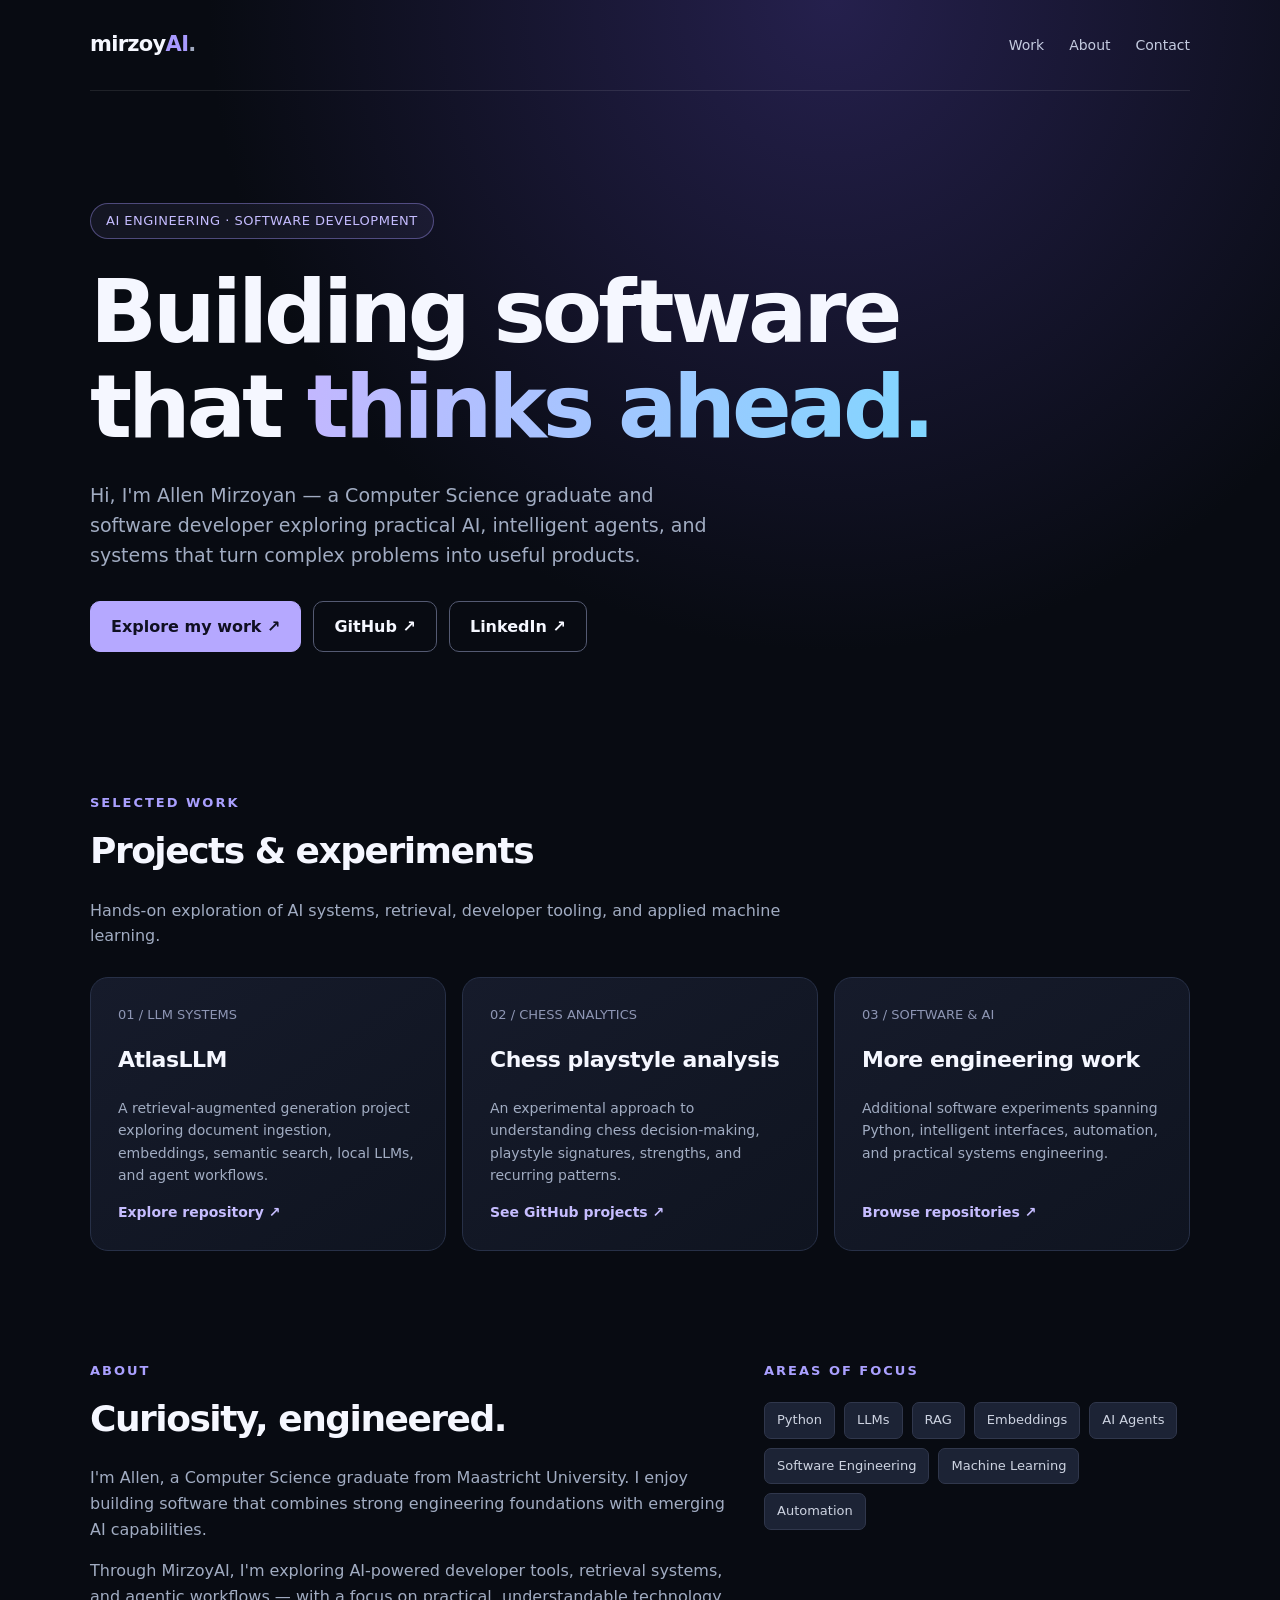
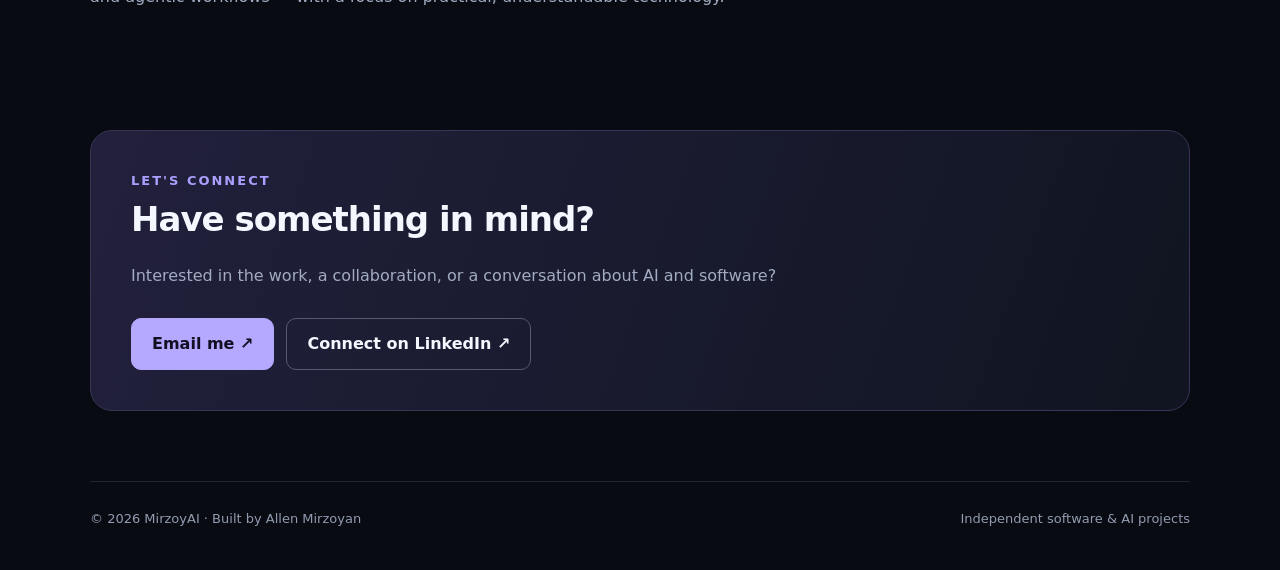
==== index.html @ 99535b2c "Launch MirzoyAI website" ====
<!doctype html><html lang="en"><head><meta charset="utf-8"><meta name="viewport" content="width=device-width,initial-scale=1"><meta name="description" content="MirzoyAI — AI engineering, intelligent systems and developer tools by Allen Mirzoyan."><title>MirzoyAI — Building intelligent software</title><style>
:root{color-scheme:dark;--bg:#080b12;--panel:#111725;--line:#273047;--muted:#a1acc2;--ink:#f5f7ff;--accent:#a89aff}*{box-sizing:border-box}html{scroll-behavior:smooth}body{margin:0;background:radial-gradient(ellipse 65% 40% at 65% 0%,#25204d 0%,transparent 75%),var(--bg);color:var(--ink);font:16px/1.6 Inter,ui-sans-serif,system-ui,-apple-system,Segoe UI,sans-serif}a{color:inherit;text-decoration:none}a:hover{color:#c4bbff}.wrap{width:min(1100px,calc(100% - 44px));margin:auto}header{display:flex;justify-content:space-between;align-items:center;padding:28px 0;border-bottom:1px solid #ffffff18}.brand{font-size:21px;font-weight:800;letter-spacing:-.7px}.brand span{color:var(--accent)}nav{display:flex;gap:25px;color:#c4cbe0;font-size:14px}.hero{padding:112px 0 96px;max-width:850px}.eyebrow{display:inline-flex;border:1px solid #a89aff65;background:#a89aff13;border-radius:30px;color:#c5bcff;padding:7px 15px;font-size:13px;letter-spacing:.5px}.hero h1{font-size:clamp(48px,8vw,88px);line-height:1.07;letter-spacing:-4px;margin:26px 0}.gradient{background:linear-gradient(100deg,#c3b7ff,#80d6ff);-webkit-background-clip:text;background-clip:text;color:transparent}.hero p{max-width:640px;font-size:19px;color:var(--muted)}.actions{display:flex;gap:12px;flex-wrap:wrap;margin-top:30px}.btn{display:inline-block;border:1px solid #545a72;padding:12px 20px;border-radius:10px;font-weight:650}.btn.primary{background:#b5a8ff;color:#101022;border-color:#b5a8ff}.btn:hover{transform:translateY(-2px);transition:.2s}section{padding:45px 0 65px}.section-head{font-size:13px;color:#aaa0ff;text-transform:uppercase;letter-spacing:2px;font-weight:750}.section-title{font-size:36px;letter-spacing:-1.5px;margin:8px 0 18px}section>p,.about p{color:var(--muted);max-width:750px}.cards{display:grid;grid-template-columns:repeat(3,1fr);gap:16px;margin-top:28px}.card{border:1px solid var(--line);background:linear-gradient(145deg,#161b2b,#0f1420);padding:27px;border-radius:18px;min-height:245px;display:flex;flex-direction:column}.card .number{font-size:13px;color:#8e96b4}.card h3{font-size:22px;margin:16px 0 6px;letter-spacing:-.5px}.card p{color:var(--muted);font-size:14px;flex:1}.card a{color:#c6bdff;font-size:14px;font-weight:650}.about{display:grid;grid-template-columns:1.2fr .8fr;gap:35px;align-items:start}.tags{display:flex;gap:9px;flex-wrap:wrap;margin-top:20px}.tag{padding:7px 12px;border-radius:7px;background:#1c2335;border:1px solid #30374c;font-size:13px;color:#cdd3e1}.contact{border:1px solid #373456;border-radius:22px;background:linear-gradient(110deg,#22203c,#101521);padding:40px;margin:40px 0 70px}.contact h2{font-size:34px;letter-spacing:-1px;margin:0}.contact p{color:var(--muted)}footer{border-top:1px solid #ffffff1c;padding:27px 0 40px;display:flex;justify-content:space-between;color:#929bb0;font-size:13px}@media(max-width:760px){nav{gap:12px;font-size:12px}.hero{padding:75px 0}.hero h1{letter-spacing:-2px}.cards,.about{grid-template-columns:1fr}.contact{padding:25px}footer{display:block}}
</style></head><body><div class="wrap"><header><a class="brand" href="#top">mirzoy<span>AI</span><span style="color:#a0a9bf">.</span></a><nav><a href="#work">Work</a><a href="#about">About</a><a href="#contact">Contact</a></nav></header><main id="top"><div class="hero"><span class="eyebrow">AI ENGINEERING · SOFTWARE DEVELOPMENT</span><h1>Building software<br>that <span class="gradient">thinks ahead.</span></h1><p>Hi, I'm Allen Mirzoyan — a Computer Science graduate and software developer exploring practical AI, intelligent agents, and systems that turn complex problems into useful products.</p><div class="actions"><a class="btn primary" href="#work">Explore my work ↗</a><a class="btn" href="https://github.com/lyosha777" target="_blank" rel="noopener">GitHub ↗</a><a class="btn" href="https://www.linkedin.com/in/allen-mirzoyan-853b9729a/" target="_blank" rel="noopener">LinkedIn ↗</a></div></div><section id="work"><div class="section-head">Selected work</div><h2 class="section-title">Projects & experiments</h2><p>Hands-on exploration of AI systems, retrieval, developer tooling, and applied machine learning.</p><div class="cards"><article class="card"><span class="number">01 / LLM SYSTEMS</span><h3>AtlasLLM</h3><p>A retrieval-augmented generation project exploring document ingestion, embeddings, semantic search, local LLMs, and agent workflows.</p><a href="https://github.com/lyosha777/AtlasLLM" target="_blank" rel="noopener">Explore repository ↗</a></article><article class="card"><span class="number">02 / CHESS ANALYTICS</span><h3>Chess playstyle analysis</h3><p>An experimental approach to understanding chess decision-making, playstyle signatures, strengths, and recurring patterns.</p><a href="https://github.com/lyosha777?tab=repositories" target="_blank" rel="noopener">See GitHub projects ↗</a></article><article class="card"><span class="number">03 / SOFTWARE & AI</span><h3>More engineering work</h3><p>Additional software experiments spanning Python, intelligent interfaces, automation, and practical systems engineering.</p><a href="https://github.com/lyosha777?tab=repositories" target="_blank" rel="noopener">Browse repositories ↗</a></article></div></section><section id="about" class="about"><div><div class="section-head">About</div><h2 class="section-title">Curiosity, engineered.</h2><p>I'm Allen, a Computer Science graduate from Maastricht University. I enjoy building software that combines strong engineering foundations with emerging AI capabilities.</p><p>Through MirzoyAI, I'm exploring AI-powered developer tools, retrieval systems, and agentic workflows — with a focus on practical, understandable technology.</p></div><div><div class="section-head">Areas of focus</div><div class="tags"><span class="tag">Python</span><span class="tag">LLMs</span><span class="tag">RAG</span><span class="tag">Embeddings</span><span class="tag">AI Agents</span><span class="tag">Software Engineering</span><span class="tag">Machine Learning</span><span class="tag">Automation</span></div></div></section><section id="contact" class="contact"><div class="section-head">Let's connect</div><h2>Have something in mind?</h2><p>Interested in the work, a collaboration, or a conversation about AI and software?</p><div class="actions"><a class="btn primary" href="mailto:admin@mirzoyan.click">Email me ↗</a><a class="btn" href="https://www.linkedin.com/in/allen-mirzoyan-853b9729a/" target="_blank" rel="noopener">Connect on LinkedIn ↗</a></div></section></main><footer><span>© 2026 MirzoyAI · Built by Allen Mirzoyan</span><span>Independent software & AI projects</span></footer></div></body></html>
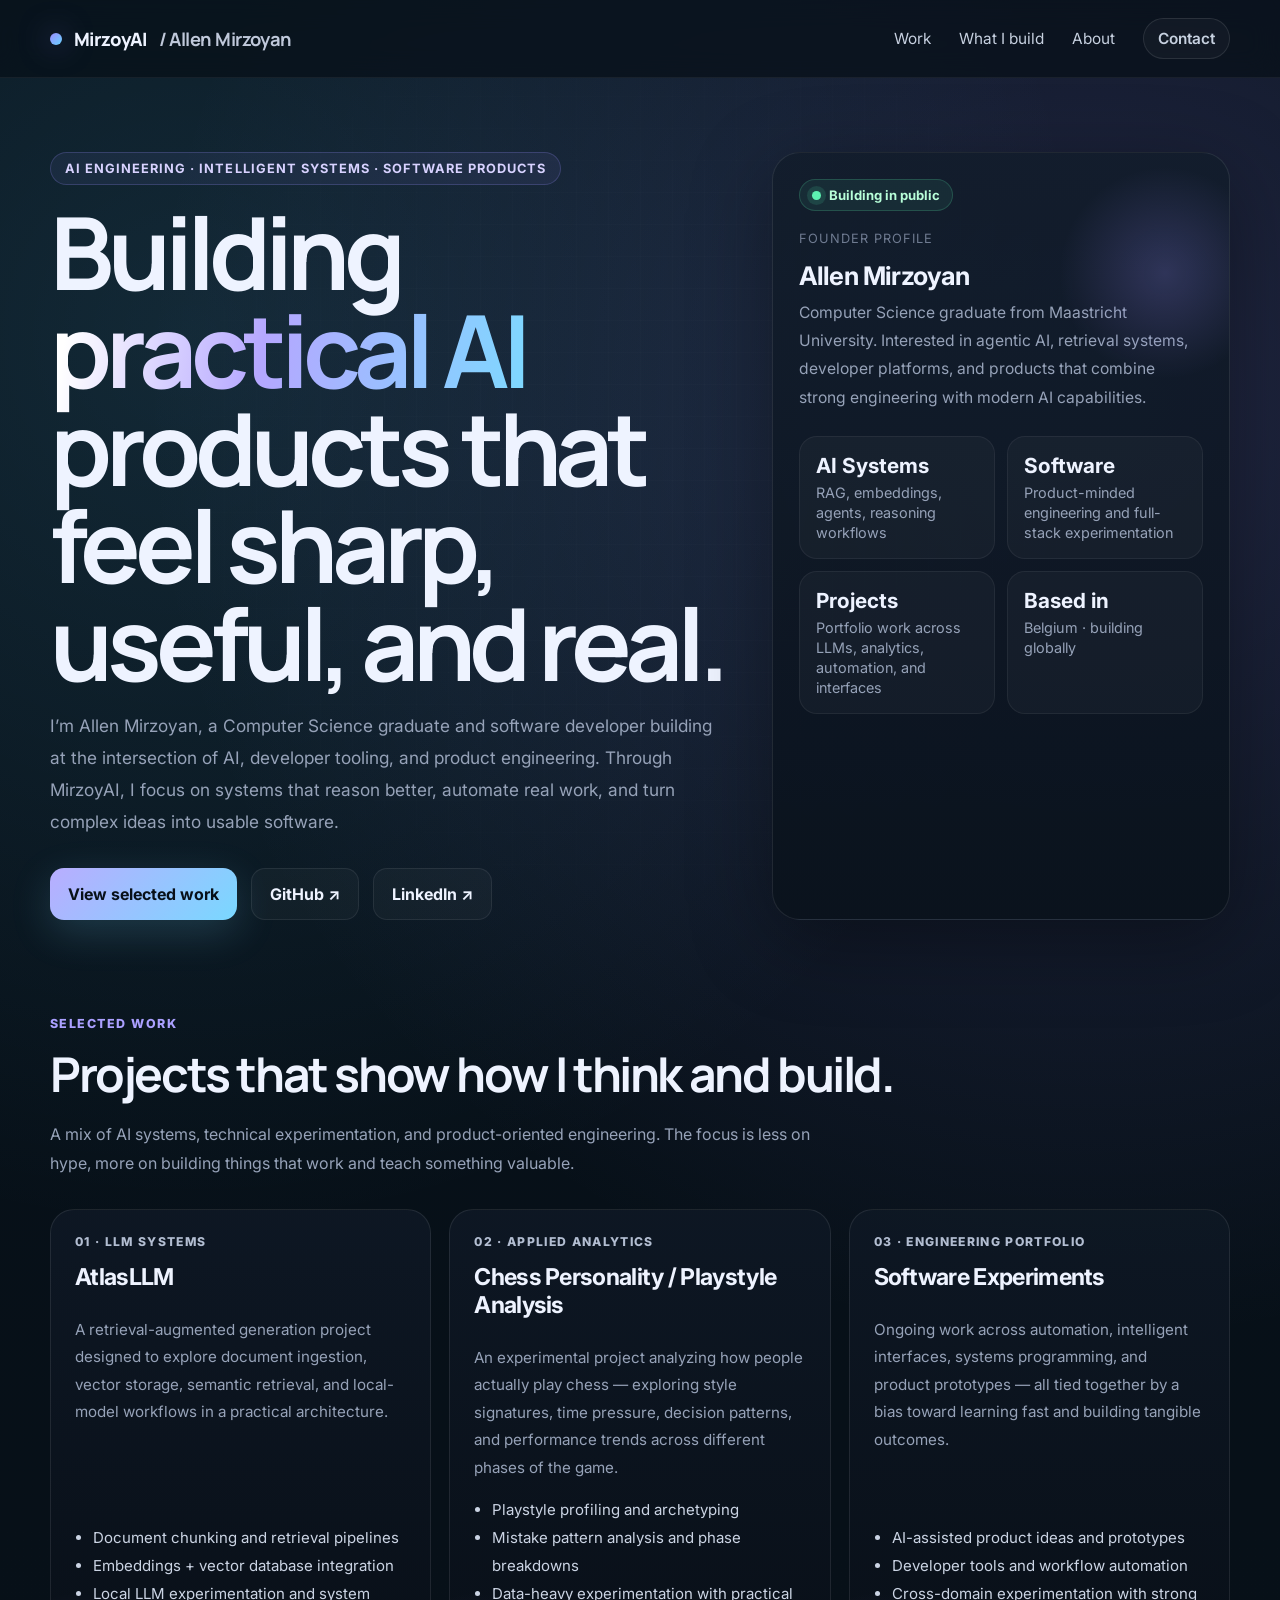
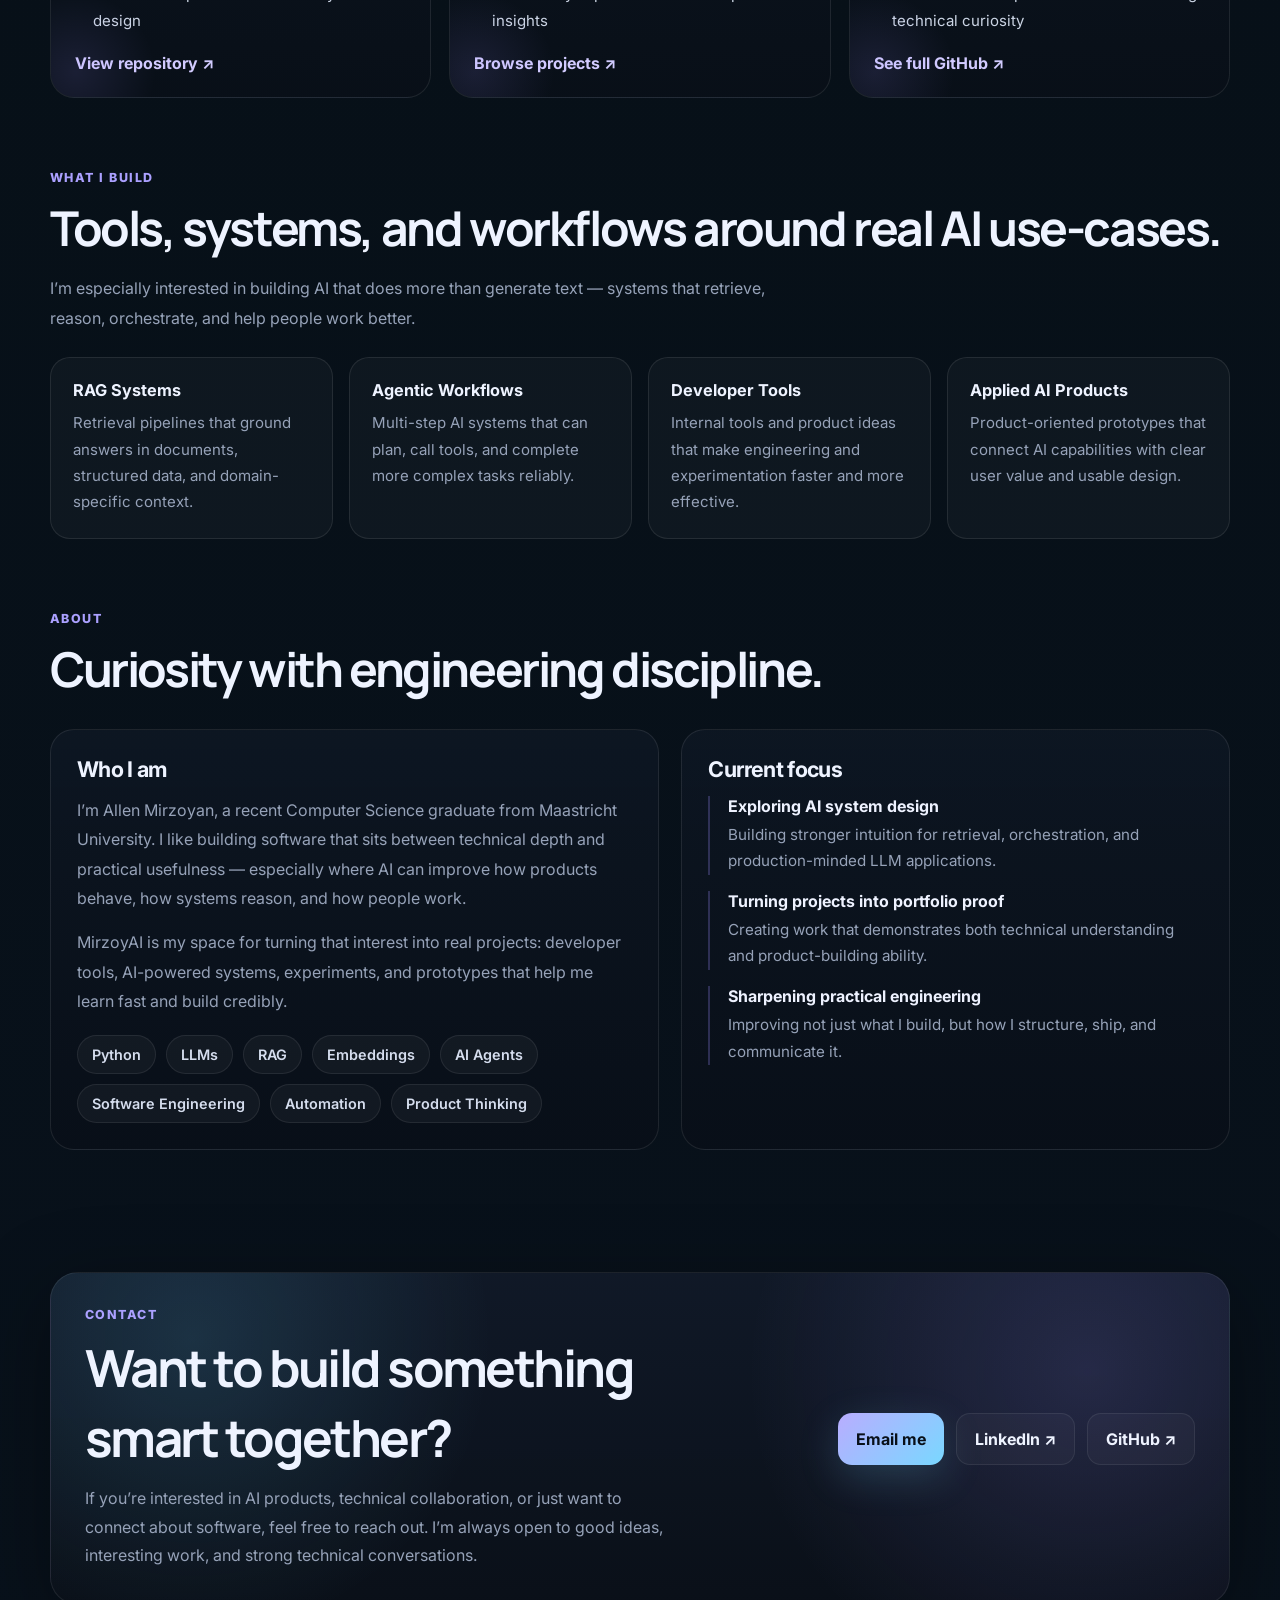
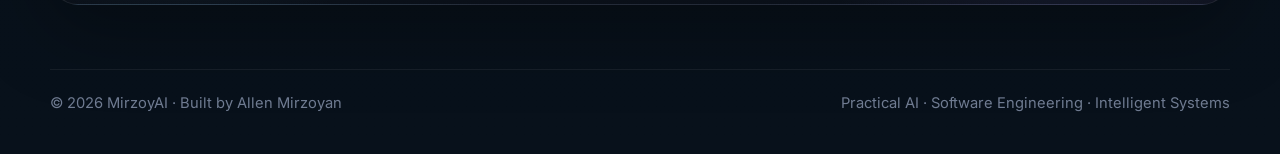
==== commit 2e91d5bb: "Upgrade website design" ====
--- a/index.html
+++ b/index.html
@@ -1,3 +1,787 @@
-<!doctype html><html lang="en"><head><meta charset="utf-8"><meta name="viewport" content="width=device-width,initial-scale=1"><meta name="description" content="MirzoyAI — AI engineering, intelligent systems and developer tools by Allen Mirzoyan."><title>MirzoyAI — Building intelligent software</title><style>
-:root{color-scheme:dark;--bg:#080b12;--panel:#111725;--line:#273047;--muted:#a1acc2;--ink:#f5f7ff;--accent:#a89aff}*{box-sizing:border-box}html{scroll-behavior:smooth}body{margin:0;background:radial-gradient(ellipse 65% 40% at 65% 0%,#25204d 0%,transparent 75%),var(--bg);color:var(--ink);font:16px/1.6 Inter,ui-sans-serif,system-ui,-apple-system,Segoe UI,sans-serif}a{color:inherit;text-decoration:none}a:hover{color:#c4bbff}.wrap{width:min(1100px,calc(100% - 44px));margin:auto}header{display:flex;justify-content:space-between;align-items:center;padding:28px 0;border-bottom:1px solid #ffffff18}.brand{font-size:21px;font-weight:800;letter-spacing:-.7px}.brand span{color:var(--accent)}nav{display:flex;gap:25px;color:#c4cbe0;font-size:14px}.hero{padding:112px 0 96px;max-width:850px}.eyebrow{display:inline-flex;border:1px solid #a89aff65;background:#a89aff13;border-radius:30px;color:#c5bcff;padding:7px 15px;font-size:13px;letter-spacing:.5px}.hero h1{font-size:clamp(48px,8vw,88px);line-height:1.07;letter-spacing:-4px;margin:26px 0}.gradient{background:linear-gradient(100deg,#c3b7ff,#80d6ff);-webkit-background-clip:text;background-clip:text;color:transparent}.hero p{max-width:640px;font-size:19px;color:var(--muted)}.actions{display:flex;gap:12px;flex-wrap:wrap;margin-top:30px}.btn{display:inline-block;border:1px solid #545a72;padding:12px 20px;border-radius:10px;font-weight:650}.btn.primary{background:#b5a8ff;color:#101022;border-color:#b5a8ff}.btn:hover{transform:translateY(-2px);transition:.2s}section{padding:45px 0 65px}.section-head{font-size:13px;color:#aaa0ff;text-transform:uppercase;letter-spacing:2px;font-weight:750}.section-title{font-size:36px;letter-spacing:-1.5px;margin:8px 0 18px}section>p,.about p{color:var(--muted);max-width:750px}.cards{display:grid;grid-template-columns:repeat(3,1fr);gap:16px;margin-top:28px}.card{border:1px solid var(--line);background:linear-gradient(145deg,#161b2b,#0f1420);padding:27px;border-radius:18px;min-height:245px;display:flex;flex-direction:column}.card .number{font-size:13px;color:#8e96b4}.card h3{font-size:22px;margin:16px 0 6px;letter-spacing:-.5px}.card p{color:var(--muted);font-size:14px;flex:1}.card a{color:#c6bdff;font-size:14px;font-weight:650}.about{display:grid;grid-template-columns:1.2fr .8fr;gap:35px;align-items:start}.tags{display:flex;gap:9px;flex-wrap:wrap;margin-top:20px}.tag{padding:7px 12px;border-radius:7px;background:#1c2335;border:1px solid #30374c;font-size:13px;color:#cdd3e1}.contact{border:1px solid #373456;border-radius:22px;background:linear-gradient(110deg,#22203c,#101521);padding:40px;margin:40px 0 70px}.contact h2{font-size:34px;letter-spacing:-1px;margin:0}.contact p{color:var(--muted)}footer{border-top:1px solid #ffffff1c;padding:27px 0 40px;display:flex;justify-content:space-between;color:#929bb0;font-size:13px}@media(max-width:760px){nav{gap:12px;font-size:12px}.hero{padding:75px 0}.hero h1{letter-spacing:-2px}.cards,.about{grid-template-columns:1fr}.contact{padding:25px}footer{display:block}}
-</style></head><body><div class="wrap"><header><a class="brand" href="#top">mirzoy<span>AI</span><span style="color:#a0a9bf">.</span></a><nav><a href="#work">Work</a><a href="#about">About</a><a href="#contact">Contact</a></nav></header><main id="top"><div class="hero"><span class="eyebrow">AI ENGINEERING · SOFTWARE DEVELOPMENT</span><h1>Building software<br>that <span class="gradient">thinks ahead.</span></h1><p>Hi, I'm Allen Mirzoyan — a Computer Science graduate and software developer exploring practical AI, intelligent agents, and systems that turn complex problems into useful products.</p><div class="actions"><a class="btn primary" href="#work">Explore my work ↗</a><a class="btn" href="https://github.com/lyosha777" target="_blank" rel="noopener">GitHub ↗</a><a class="btn" href="https://www.linkedin.com/in/allen-mirzoyan-853b9729a/" target="_blank" rel="noopener">LinkedIn ↗</a></div></div><section id="work"><div class="section-head">Selected work</div><h2 class="section-title">Projects & experiments</h2><p>Hands-on exploration of AI systems, retrieval, developer tooling, and applied machine learning.</p><div class="cards"><article class="card"><span class="number">01 / LLM SYSTEMS</span><h3>AtlasLLM</h3><p>A retrieval-augmented generation project exploring document ingestion, embeddings, semantic search, local LLMs, and agent workflows.</p><a href="https://github.com/lyosha777/AtlasLLM" target="_blank" rel="noopener">Explore repository ↗</a></article><article class="card"><span class="number">02 / CHESS ANALYTICS</span><h3>Chess playstyle analysis</h3><p>An experimental approach to understanding chess decision-making, playstyle signatures, strengths, and recurring patterns.</p><a href="https://github.com/lyosha777?tab=repositories" target="_blank" rel="noopener">See GitHub projects ↗</a></article><article class="card"><span class="number">03 / SOFTWARE & AI</span><h3>More engineering work</h3><p>Additional software experiments spanning Python, intelligent interfaces, automation, and practical systems engineering.</p><a href="https://github.com/lyosha777?tab=repositories" target="_blank" rel="noopener">Browse repositories ↗</a></article></div></section><section id="about" class="about"><div><div class="section-head">About</div><h2 class="section-title">Curiosity, engineered.</h2><p>I'm Allen, a Computer Science graduate from Maastricht University. I enjoy building software that combines strong engineering foundations with emerging AI capabilities.</p><p>Through MirzoyAI, I'm exploring AI-powered developer tools, retrieval systems, and agentic workflows — with a focus on practical, understandable technology.</p></div><div><div class="section-head">Areas of focus</div><div class="tags"><span class="tag">Python</span><span class="tag">LLMs</span><span class="tag">RAG</span><span class="tag">Embeddings</span><span class="tag">AI Agents</span><span class="tag">Software Engineering</span><span class="tag">Machine Learning</span><span class="tag">Automation</span></div></div></section><section id="contact" class="contact"><div class="section-head">Let's connect</div><h2>Have something in mind?</h2><p>Interested in the work, a collaboration, or a conversation about AI and software?</p><div class="actions"><a class="btn primary" href="mailto:admin@mirzoyan.click">Email me ↗</a><a class="btn" href="https://www.linkedin.com/in/allen-mirzoyan-853b9729a/" target="_blank" rel="noopener">Connect on LinkedIn ↗</a></div></section></main><footer><span>© 2026 MirzoyAI · Built by Allen Mirzoyan</span><span>Independent software & AI projects</span></footer></div></body></html>
+<!DOCTYPE html>
+<html lang="en">
+<head>
+  <meta charset="UTF-8" />
+  <meta name="viewport" content="width=device-width, initial-scale=1.0" />
+  <meta name="description" content="MirzoyAI — Allen Mirzoyan builds practical AI systems, developer tools, and intelligent software products." />
+  <title>MirzoyAI — Allen Mirzoyan</title>
+  <link rel="preconnect" href="https://fonts.googleapis.com">
+  <link rel="preconnect" href="https://fonts.gstatic.com" crossorigin>
+  <link href="https://fonts.googleapis.com/css2?family=Inter:wght@400;500;600;700;800;900&family=Manrope:wght@500;700;800&display=swap" rel="stylesheet">
+  <style>
+    :root {
+      --bg: #071018;
+      --bg-soft: #0d1622;
+      --panel: rgba(15, 25, 38, 0.7);
+      --panel-strong: #101a28;
+      --line: rgba(255,255,255,0.09);
+      --text: #eef3ff;
+      --muted: #96a2b8;
+      --muted-2: #6f7b91;
+      --accent: #9b8cff;
+      --accent-2: #67d2ff;
+      --accent-3: #5df0b1;
+      --shadow: 0 20px 80px rgba(0,0,0,0.35);
+      --radius: 22px;
+      --max: 1180px;
+    }
+
+    * { box-sizing: border-box; }
+    html { scroll-behavior: smooth; }
+    body {
+      margin: 0;
+      color: var(--text);
+      font-family: Inter, system-ui, sans-serif;
+      background:
+        radial-gradient(circle at 15% 10%, rgba(103,210,255,0.13), transparent 28%),
+        radial-gradient(circle at 85% 12%, rgba(155,140,255,0.18), transparent 30%),
+        linear-gradient(180deg, #061019 0%, #071018 45%, #08111b 100%);
+      overflow-x: hidden;
+    }
+
+    body::before {
+      content: "";
+      position: fixed;
+      inset: 0;
+      pointer-events: none;
+      background-image:
+        linear-gradient(rgba(255,255,255,0.025) 1px, transparent 1px),
+        linear-gradient(90deg, rgba(255,255,255,0.025) 1px, transparent 1px);
+      background-size: 32px 32px;
+      mask-image: radial-gradient(circle at center, black 32%, transparent 90%);
+      opacity: 0.55;
+    }
+
+    a { color: inherit; text-decoration: none; }
+    img { max-width: 100%; display: block; }
+    .container { width: min(var(--max), calc(100% - 40px)); margin: 0 auto; }
+
+    .topbar {
+      position: sticky;
+      top: 0;
+      z-index: 50;
+      backdrop-filter: blur(14px);
+      background: rgba(7,16,24,0.72);
+      border-bottom: 1px solid rgba(255,255,255,0.06);
+    }
+
+    .nav {
+      display: flex;
+      align-items: center;
+      justify-content: space-between;
+      padding: 18px 0;
+    }
+
+    .brand {
+      display: inline-flex;
+      align-items: center;
+      gap: 12px;
+      font-family: Manrope, Inter, sans-serif;
+      font-size: 1.15rem;
+      font-weight: 800;
+      letter-spacing: -0.03em;
+    }
+
+    .brand-mark {
+      width: 12px;
+      height: 12px;
+      border-radius: 999px;
+      background: linear-gradient(135deg, var(--accent), var(--accent-2));
+      box-shadow: 0 0 30px rgba(155,140,255,0.55);
+    }
+
+    .brand span:last-child {
+      color: #bfc8da;
+      font-weight: 700;
+    }
+
+    .nav-links {
+      display: flex;
+      gap: 28px;
+      align-items: center;
+    }
+
+    .nav-links a {
+      font-size: 0.96rem;
+      color: #c7d1e0;
+      transition: 0.2s ease;
+    }
+
+    .nav-links a:hover { color: #fff; }
+
+    .nav-cta {
+      border: 1px solid rgba(255,255,255,0.1);
+      padding: 10px 14px;
+      border-radius: 999px;
+      background: rgba(255,255,255,0.03);
+      color: #fff;
+      font-weight: 600;
+    }
+
+    .hero {
+      padding: 74px 0 60px;
+      position: relative;
+    }
+
+    .hero-grid {
+      display: grid;
+      grid-template-columns: 1.2fr 0.8fr;
+      gap: 34px;
+      align-items: stretch;
+    }
+
+    .eyebrow {
+      display: inline-flex;
+      align-items: center;
+      gap: 10px;
+      padding: 8px 14px;
+      border-radius: 999px;
+      border: 1px solid rgba(155,140,255,0.22);
+      color: #d8d2ff;
+      background: rgba(155,140,255,0.08);
+      font-size: 0.8rem;
+      letter-spacing: 0.08em;
+      text-transform: uppercase;
+      font-weight: 700;
+    }
+
+    .hero-copy h1 {
+      margin: 18px 0 18px;
+      font-family: Manrope, Inter, sans-serif;
+      font-size: clamp(3.2rem, 8vw, 6.3rem);
+      line-height: 0.97;
+      letter-spacing: -0.06em;
+      max-width: 760px;
+    }
+
+    .gradient {
+      background: linear-gradient(100deg, #ffffff 5%, #b5a7ff 45%, #7dd9ff 100%);
+      -webkit-background-clip: text;
+      background-clip: text;
+      color: transparent;
+    }
+
+    .hero-copy p {
+      max-width: 680px;
+      color: var(--muted);
+      font-size: 1.08rem;
+      line-height: 1.85;
+    }
+
+    .hero-actions {
+      display: flex;
+      gap: 14px;
+      flex-wrap: wrap;
+      margin-top: 30px;
+    }
+
+    .btn {
+      display: inline-flex;
+      align-items: center;
+      justify-content: center;
+      gap: 10px;
+      min-height: 52px;
+      padding: 0 18px;
+      border-radius: 14px;
+      border: 1px solid rgba(255,255,255,0.08);
+      background: rgba(255,255,255,0.03);
+      font-weight: 700;
+      transition: transform .2s ease, border-color .2s ease, background .2s ease;
+    }
+
+    .btn:hover { transform: translateY(-2px); border-color: rgba(255,255,255,0.18); }
+
+    .btn-primary {
+      background: linear-gradient(135deg, #b9adff, #79d8ff);
+      color: #081019;
+      border: none;
+      box-shadow: 0 12px 40px rgba(121,216,255,0.18);
+    }
+
+    .hero-card {
+      border: 1px solid var(--line);
+      background: linear-gradient(180deg, rgba(18,29,44,0.92), rgba(10,18,28,0.92));
+      border-radius: 28px;
+      padding: 26px;
+      box-shadow: var(--shadow);
+      position: relative;
+      overflow: hidden;
+    }
+
+    .hero-card::before {
+      content: "";
+      position: absolute;
+      inset: auto -10% 70% auto;
+      width: 220px;
+      height: 220px;
+      border-radius: 50%;
+      background: radial-gradient(circle, rgba(155,140,255,0.22), transparent 68%);
+      pointer-events: none;
+    }
+
+    .status {
+      display: inline-flex;
+      align-items: center;
+      gap: 8px;
+      padding: 7px 12px;
+      border-radius: 999px;
+      background: rgba(93,240,177,0.08);
+      color: #b8ffd9;
+      border: 1px solid rgba(93,240,177,0.18);
+      font-size: 0.82rem;
+      font-weight: 700;
+    }
+
+    .status-dot {
+      width: 9px;
+      height: 9px;
+      border-radius: 999px;
+      background: var(--accent-3);
+      box-shadow: 0 0 0 5px rgba(93,240,177,0.12);
+    }
+
+    .mini-title {
+      font-size: 0.8rem;
+      color: var(--muted-2);
+      text-transform: uppercase;
+      letter-spacing: 0.08em;
+      margin-top: 20px;
+    }
+
+    .identity h3 {
+      margin: 14px 0 8px;
+      font-size: 1.6rem;
+      letter-spacing: -0.03em;
+    }
+
+    .identity p {
+      margin: 0;
+      color: var(--muted);
+      line-height: 1.8;
+      font-size: 0.98rem;
+    }
+
+    .stats {
+      margin-top: 24px;
+      display: grid;
+      grid-template-columns: repeat(2, 1fr);
+      gap: 12px;
+    }
+
+    .stat {
+      padding: 16px;
+      border-radius: 18px;
+      background: rgba(255,255,255,0.03);
+      border: 1px solid rgba(255,255,255,0.06);
+    }
+
+    .stat strong {
+      display: block;
+      font-size: 1.3rem;
+      margin-bottom: 4px;
+    }
+
+    .stat span {
+      color: var(--muted);
+      font-size: 0.9rem;
+    }
+
+    section {
+      padding: 36px 0;
+    }
+
+    .section-kicker {
+      color: #aba0ff;
+      text-transform: uppercase;
+      letter-spacing: 0.12em;
+      font-size: 0.78rem;
+      font-weight: 800;
+      margin-bottom: 10px;
+    }
+
+    .section-title {
+      margin: 0;
+      font-family: Manrope, Inter, sans-serif;
+      font-size: clamp(2rem, 4vw, 3rem);
+      letter-spacing: -0.05em;
+    }
+
+    .section-subtitle {
+      max-width: 760px;
+      color: var(--muted);
+      line-height: 1.85;
+      margin-top: 14px;
+      font-size: 1rem;
+    }
+
+    .project-grid {
+      margin-top: 30px;
+      display: grid;
+      grid-template-columns: repeat(3, 1fr);
+      gap: 18px;
+    }
+
+    .project {
+      border: 1px solid var(--line);
+      border-radius: 24px;
+      background: linear-gradient(180deg, rgba(14,24,36,0.95), rgba(9,16,24,0.95));
+      padding: 24px;
+      min-height: 340px;
+      display: flex;
+      flex-direction: column;
+      position: relative;
+      overflow: hidden;
+    }
+
+    .project::after {
+      content: "";
+      position: absolute;
+      inset: auto auto -55px -55px;
+      width: 160px;
+      height: 160px;
+      border-radius: 50%;
+      background: radial-gradient(circle, rgba(155,140,255,0.12), transparent 70%);
+      pointer-events: none;
+    }
+
+    .project .label {
+      color: #b2bdd1;
+      font-size: 0.76rem;
+      text-transform: uppercase;
+      letter-spacing: 0.11em;
+      font-weight: 800;
+    }
+
+    .project h3 {
+      font-size: 1.45rem;
+      margin: 14px 0 10px;
+      letter-spacing: -0.03em;
+    }
+
+    .project p {
+      color: var(--muted);
+      line-height: 1.8;
+      font-size: 0.95rem;
+      flex: 1;
+    }
+
+    .bullet-list {
+      margin: 0 0 18px;
+      padding-left: 18px;
+      color: #cbd4e4;
+      line-height: 1.85;
+      font-size: 0.94rem;
+    }
+
+    .project-link {
+      margin-top: auto;
+      width: fit-content;
+      font-weight: 700;
+      color: #d2cbff;
+    }
+
+    .capability-grid {
+      margin-top: 24px;
+      display: grid;
+      grid-template-columns: repeat(4, 1fr);
+      gap: 16px;
+    }
+
+    .capability {
+      padding: 22px;
+      border-radius: 20px;
+      border: 1px solid var(--line);
+      background: rgba(255,255,255,0.03);
+    }
+
+    .capability h4 {
+      margin: 0 0 10px;
+      font-size: 1.02rem;
+    }
+
+    .capability p {
+      margin: 0;
+      color: var(--muted);
+      line-height: 1.75;
+      font-size: 0.94rem;
+    }
+
+    .about-grid {
+      margin-top: 28px;
+      display: grid;
+      grid-template-columns: 1fr 0.9fr;
+      gap: 22px;
+    }
+
+    .panel {
+      border: 1px solid var(--line);
+      border-radius: 24px;
+      padding: 26px;
+      background: linear-gradient(180deg, rgba(14,23,35,0.88), rgba(9,15,24,0.92));
+    }
+
+    .panel h3 {
+      margin: 0 0 14px;
+      font-size: 1.35rem;
+      letter-spacing: -0.03em;
+    }
+
+    .panel p {
+      color: var(--muted);
+      line-height: 1.85;
+      margin: 0 0 14px;
+    }
+
+    .stack {
+      display: flex;
+      flex-wrap: wrap;
+      gap: 10px;
+      margin-top: 18px;
+    }
+
+    .chip {
+      border-radius: 999px;
+      padding: 10px 14px;
+      background: rgba(255,255,255,0.04);
+      border: 1px solid rgba(255,255,255,0.08);
+      color: #d5ddee;
+      font-size: 0.9rem;
+      font-weight: 600;
+    }
+
+    .timeline {
+      display: grid;
+      gap: 16px;
+      margin-top: 4px;
+    }
+
+    .timeline-item {
+      padding-left: 18px;
+      border-left: 2px solid rgba(155,140,255,0.25);
+    }
+
+    .timeline-item strong {
+      display: block;
+      margin-bottom: 6px;
+      color: #eef2ff;
+    }
+
+    .timeline-item span {
+      display: block;
+      color: var(--muted);
+      line-height: 1.75;
+      font-size: 0.95rem;
+    }
+
+    .cta {
+      margin: 50px 0 28px;
+      border: 1px solid rgba(255,255,255,0.08);
+      border-radius: 28px;
+      padding: 34px;
+      background:
+        radial-gradient(circle at 12% 20%, rgba(103,210,255,0.14), transparent 28%),
+        radial-gradient(circle at 88% 30%, rgba(155,140,255,0.16), transparent 32%),
+        linear-gradient(180deg, rgba(17,26,40,0.95), rgba(10,16,25,0.98));
+      box-shadow: var(--shadow);
+    }
+
+    .cta-grid {
+      display: grid;
+      grid-template-columns: 1.1fr 0.9fr;
+      gap: 20px;
+      align-items: center;
+    }
+
+    .cta h2 {
+      margin: 0 0 12px;
+      font-family: Manrope, Inter, sans-serif;
+      font-size: clamp(2rem, 4vw, 3.3rem);
+      letter-spacing: -0.05em;
+    }
+
+    .cta p {
+      margin: 0;
+      color: var(--muted);
+      line-height: 1.8;
+      max-width: 640px;
+    }
+
+    .cta-actions {
+      display: flex;
+      justify-content: flex-end;
+      gap: 12px;
+      flex-wrap: wrap;
+    }
+
+    footer {
+      padding: 24px 0 42px;
+      border-top: 1px solid rgba(255,255,255,0.06);
+      display: flex;
+      justify-content: space-between;
+      gap: 16px;
+      color: var(--muted-2);
+      font-size: 0.92rem;
+    }
+
+    @media (max-width: 1080px) {
+      .hero-grid,
+      .about-grid,
+      .cta-grid {
+        grid-template-columns: 1fr;
+      }
+      .project-grid { grid-template-columns: 1fr 1fr; }
+      .capability-grid { grid-template-columns: 1fr 1fr; }
+      .cta-actions { justify-content: flex-start; }
+    }
+
+    @media (max-width: 720px) {
+      .container { width: min(var(--max), calc(100% - 24px)); }
+      .nav { gap: 14px; align-items: flex-start; flex-direction: column; }
+      .nav-links { flex-wrap: wrap; gap: 16px; }
+      .hero { padding: 44px 0 26px; }
+      .hero-copy h1 { font-size: clamp(2.6rem, 14vw, 4.3rem); }
+      .project-grid,
+      .capability-grid,
+      .stats { grid-template-columns: 1fr; }
+      .cta,
+      .hero-card,
+      .project,
+      .panel { padding: 22px; }
+      footer { flex-direction: column; }
+    }
+  </style>
+</head>
+<body>
+  <div class="topbar">
+    <div class="container nav">
+      <a class="brand" href="#top">
+        <span class="brand-mark"></span>
+        <span>MirzoyAI</span>
+        <span>/ Allen Mirzoyan</span>
+      </a>
+      <div class="nav-links">
+        <a href="#work">Work</a>
+        <a href="#build">What I build</a>
+        <a href="#about">About</a>
+        <a href="#contact" class="nav-cta">Contact</a>
+      </div>
+    </div>
+  </div>
+
+  <main id="top">
+    <section class="hero">
+      <div class="container hero-grid">
+        <div class="hero-copy">
+          <div class="eyebrow">AI engineering · intelligent systems · software products</div>
+          <h1>Building <span class="gradient">practical AI</span> products that feel sharp, useful, and real.</h1>
+          <p>
+            I’m Allen Mirzoyan, a Computer Science graduate and software developer building at the intersection of AI,
+            developer tooling, and product engineering. Through MirzoyAI, I focus on systems that reason better,
+            automate real work, and turn complex ideas into usable software.
+          </p>
+          <div class="hero-actions">
+            <a class="btn btn-primary" href="#work">View selected work</a>
+            <a class="btn" href="https://github.com/lyosha777" target="_blank" rel="noopener">GitHub ↗</a>
+            <a class="btn" href="https://www.linkedin.com/in/allen-mirzoyan-853b9729a/" target="_blank" rel="noopener">LinkedIn ↗</a>
+          </div>
+        </div>
+
+        <aside class="hero-card">
+          <div class="status"><span class="status-dot"></span> Building in public</div>
+          <div class="mini-title">Founder profile</div>
+          <div class="identity">
+            <h3>Allen Mirzoyan</h3>
+            <p>
+              Computer Science graduate from Maastricht University. Interested in agentic AI, retrieval systems,
+              developer platforms, and products that combine strong engineering with modern AI capabilities.
+            </p>
+          </div>
+          <div class="stats">
+            <div class="stat">
+              <strong>AI Systems</strong>
+              <span>RAG, embeddings, agents, reasoning workflows</span>
+            </div>
+            <div class="stat">
+              <strong>Software</strong>
+              <span>Product-minded engineering and full-stack experimentation</span>
+            </div>
+            <div class="stat">
+              <strong>Projects</strong>
+              <span>Portfolio work across LLMs, analytics, automation, and interfaces</span>
+            </div>
+            <div class="stat">
+              <strong>Based in</strong>
+              <span>Belgium · building globally</span>
+            </div>
+          </div>
+        </aside>
+      </div>
+    </section>
+
+    <section id="work">
+      <div class="container">
+        <div class="section-kicker">Selected work</div>
+        <h2 class="section-title">Projects that show how I think and build.</h2>
+        <p class="section-subtitle">
+          A mix of AI systems, technical experimentation, and product-oriented engineering. The focus is less on hype,
+          more on building things that work and teach something valuable.
+        </p>
+
+        <div class="project-grid">
+          <article class="project">
+            <div class="label">01 · LLM Systems</div>
+            <h3>AtlasLLM</h3>
+            <p>
+              A retrieval-augmented generation project designed to explore document ingestion, vector storage,
+              semantic retrieval, and local-model workflows in a practical architecture.
+            </p>
+            <ul class="bullet-list">
+              <li>Document chunking and retrieval pipelines</li>
+              <li>Embeddings + vector database integration</li>
+              <li>Local LLM experimentation and system design</li>
+            </ul>
+            <a class="project-link" href="https://github.com/lyosha777/AtlasLLM" target="_blank" rel="noopener">View repository ↗</a>
+          </article>
+
+          <article class="project">
+            <div class="label">02 · Applied Analytics</div>
+            <h3>Chess Personality / Playstyle Analysis</h3>
+            <p>
+              An experimental project analyzing how people actually play chess — exploring style signatures,
+              time pressure, decision patterns, and performance trends across different phases of the game.
+            </p>
+            <ul class="bullet-list">
+              <li>Playstyle profiling and archetyping</li>
+              <li>Mistake pattern analysis and phase breakdowns</li>
+              <li>Data-heavy experimentation with practical insights</li>
+            </ul>
+            <a class="project-link" href="https://github.com/lyosha777?tab=repositories" target="_blank" rel="noopener">Browse projects ↗</a>
+          </article>
+
+          <article class="project">
+            <div class="label">03 · Engineering Portfolio</div>
+            <h3>Software Experiments</h3>
+            <p>
+              Ongoing work across automation, intelligent interfaces, systems programming, and product prototypes —
+              all tied together by a bias toward learning fast and building tangible outcomes.
+            </p>
+            <ul class="bullet-list">
+              <li>AI-assisted product ideas and prototypes</li>
+              <li>Developer tools and workflow automation</li>
+              <li>Cross-domain experimentation with strong technical curiosity</li>
+            </ul>
+            <a class="project-link" href="https://github.com/lyosha777" target="_blank" rel="noopener">See full GitHub ↗</a>
+          </article>
+        </div>
+      </div>
+    </section>
+
+    <section id="build">
+      <div class="container">
+        <div class="section-kicker">What I build</div>
+        <h2 class="section-title">Tools, systems, and workflows around real AI use-cases.</h2>
+        <p class="section-subtitle">
+          I’m especially interested in building AI that does more than generate text — systems that retrieve,
+          reason, orchestrate, and help people work better.
+        </p>
+
+        <div class="capability-grid">
+          <div class="capability">
+            <h4>RAG Systems</h4>
+            <p>Retrieval pipelines that ground answers in documents, structured data, and domain-specific context.</p>
+          </div>
+          <div class="capability">
+            <h4>Agentic Workflows</h4>
+            <p>Multi-step AI systems that can plan, call tools, and complete more complex tasks reliably.</p>
+          </div>
+          <div class="capability">
+            <h4>Developer Tools</h4>
+            <p>Internal tools and product ideas that make engineering and experimentation faster and more effective.</p>
+          </div>
+          <div class="capability">
+            <h4>Applied AI Products</h4>
+            <p>Product-oriented prototypes that connect AI capabilities with clear user value and usable design.</p>
+          </div>
+        </div>
+      </div>
+    </section>
+
+    <section id="about">
+      <div class="container">
+        <div class="section-kicker">About</div>
+        <h2 class="section-title">Curiosity with engineering discipline.</h2>
+
+        <div class="about-grid">
+          <div class="panel">
+            <h3>Who I am</h3>
+            <p>
+              I’m Allen Mirzoyan, a recent Computer Science graduate from Maastricht University. I like building
+              software that sits between technical depth and practical usefulness — especially where AI can improve
+              how products behave, how systems reason, and how people work.
+            </p>
+            <p>
+              MirzoyAI is my space for turning that interest into real projects: developer tools, AI-powered
+              systems, experiments, and prototypes that help me learn fast and build credibly.
+            </p>
+            <div class="stack">
+              <span class="chip">Python</span>
+              <span class="chip">LLMs</span>
+              <span class="chip">RAG</span>
+              <span class="chip">Embeddings</span>
+              <span class="chip">AI Agents</span>
+              <span class="chip">Software Engineering</span>
+              <span class="chip">Automation</span>
+              <span class="chip">Product Thinking</span>
+            </div>
+          </div>
+
+          <div class="panel">
+            <h3>Current focus</h3>
+            <div class="timeline">
+              <div class="timeline-item">
+                <strong>Exploring AI system design</strong>
+                <span>Building stronger intuition for retrieval, orchestration, and production-minded LLM applications.</span>
+              </div>
+              <div class="timeline-item">
+                <strong>Turning projects into portfolio proof</strong>
+                <span>Creating work that demonstrates both technical understanding and product-building ability.</span>
+              </div>
+              <div class="timeline-item">
+                <strong>Sharpening practical engineering</strong>
+                <span>Improving not just what I build, but how I structure, ship, and communicate it.</span>
+              </div>
+            </div>
+          </div>
+        </div>
+      </div>
+    </section>
+
+    <section id="contact">
+      <div class="container">
+        <div class="cta">
+          <div class="cta-grid">
+            <div>
+              <div class="section-kicker">Contact</div>
+              <h2>Want to build something smart together?</h2>
+              <p>
+                If you’re interested in AI products, technical collaboration, or just want to connect about software,
+                feel free to reach out. I’m always open to good ideas, interesting work, and strong technical conversations.
+              </p>
+            </div>
+            <div class="cta-actions">
+              <a class="btn btn-primary" href="mailto:admin@mirzoyan.click">Email me</a>
+              <a class="btn" href="https://www.linkedin.com/in/allen-mirzoyan-853b9729a/" target="_blank" rel="noopener">LinkedIn ↗</a>
+              <a class="btn" href="https://github.com/lyosha777" target="_blank" rel="noopener">GitHub ↗</a>
+            </div>
+          </div>
+        </div>
+      </div>
+    </section>
+  </main>
+
+  <footer class="container">
+    <span>© 2026 MirzoyAI · Built by Allen Mirzoyan</span>
+    <span>Practical AI · Software Engineering · Intelligent Systems</span>
+  </footer>
+</body>
+</html>
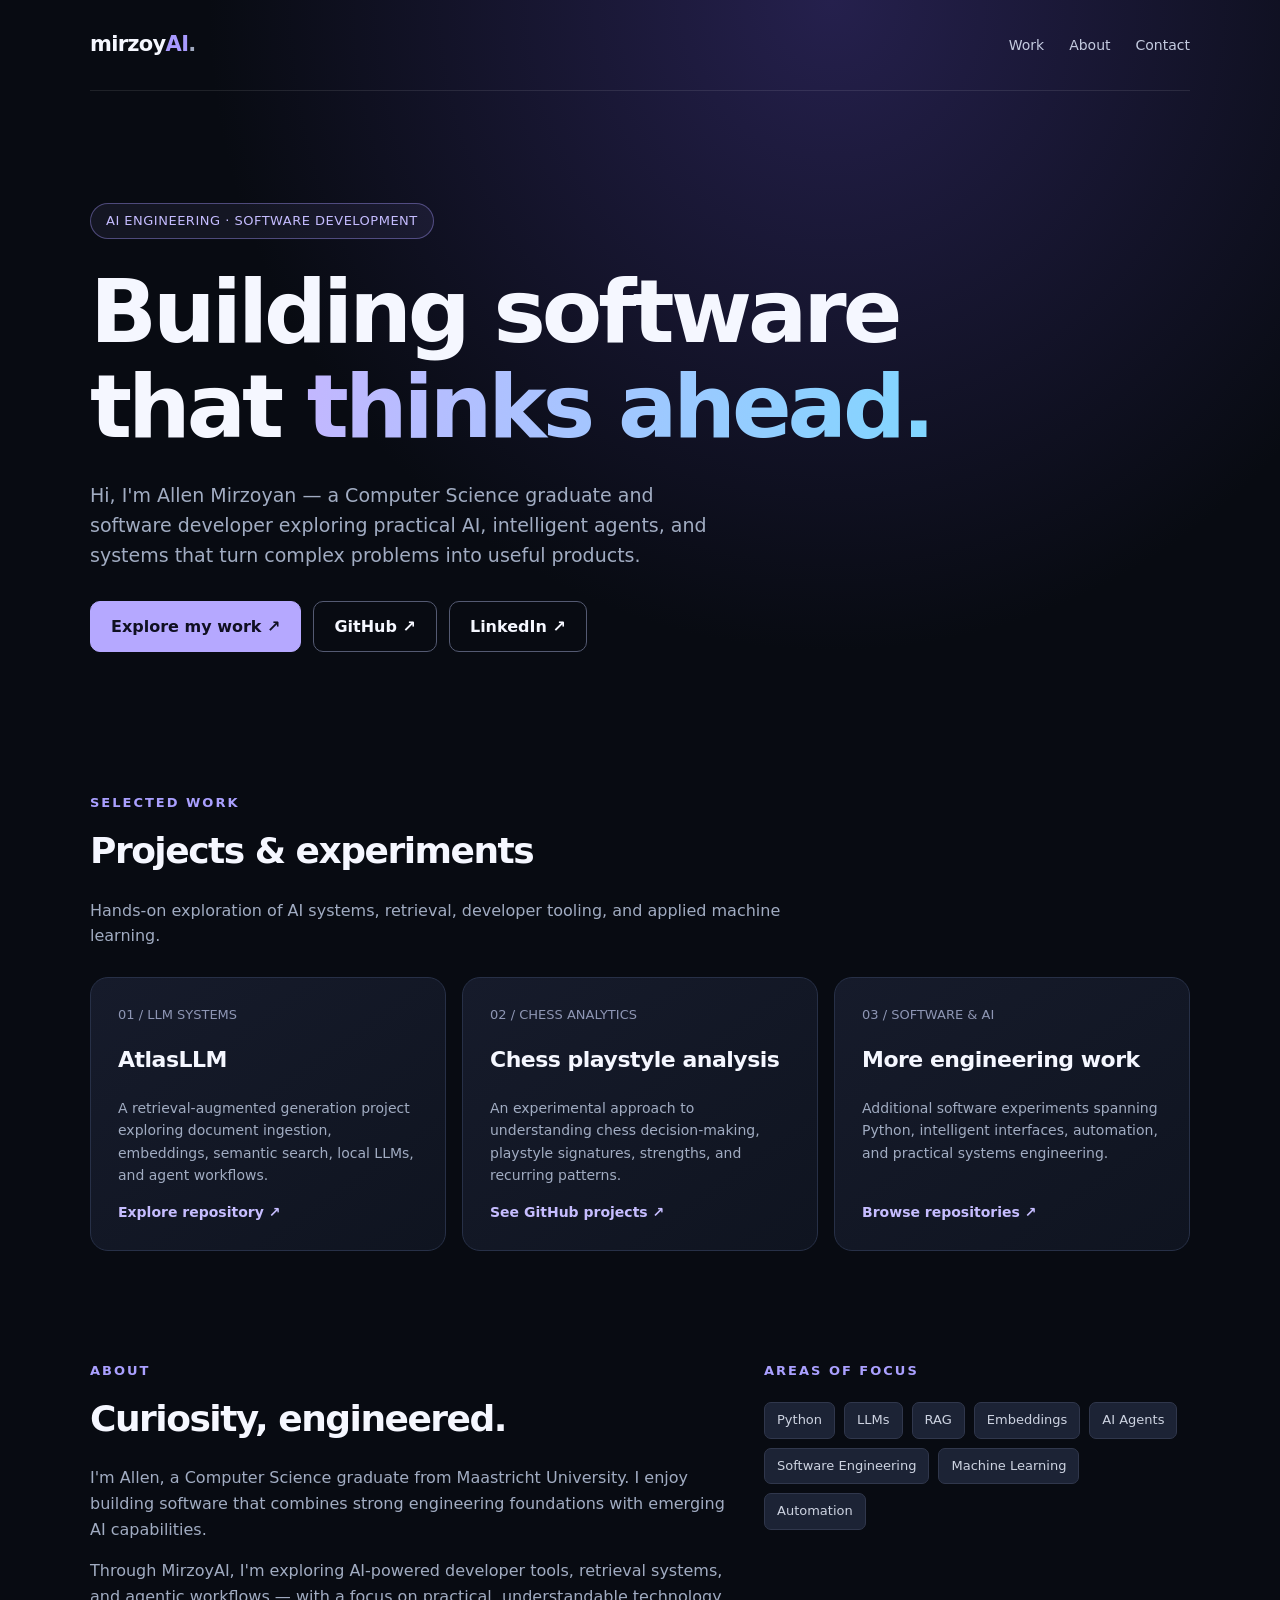
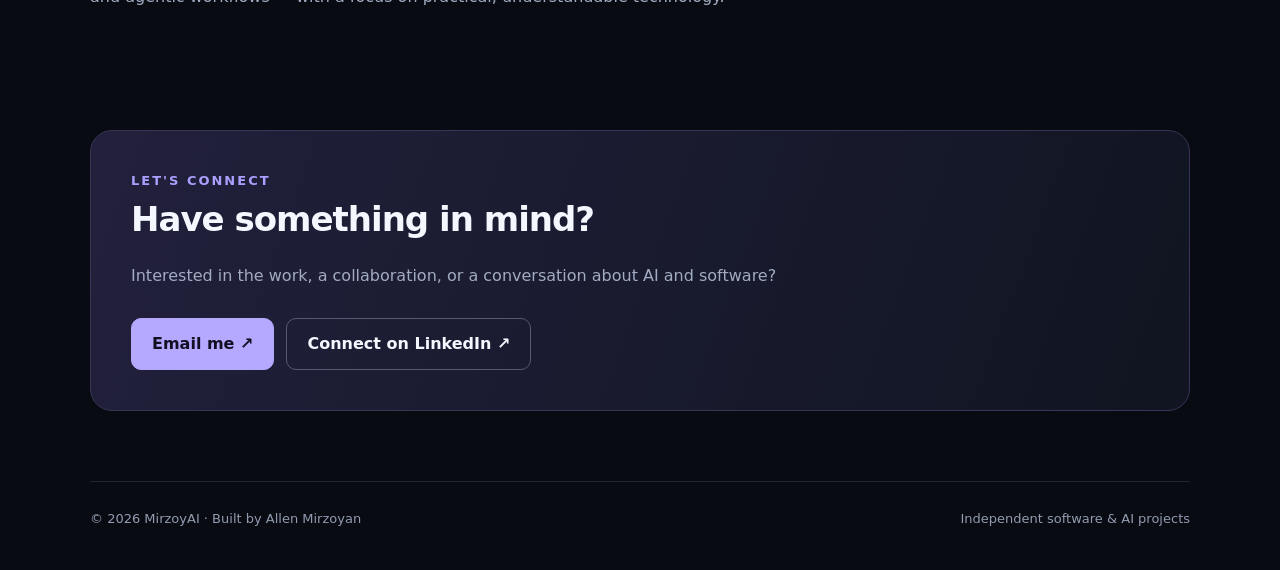
==== commit b5ed06aa: "Deploy redesigned MirzoyAI website" ====
--- a/index.html
+++ b/index.html
@@ -1,787 +1,3 @@
-<!DOCTYPE html>
-<html lang="en">
-<head>
-  <meta charset="UTF-8" />
-  <meta name="viewport" content="width=device-width, initial-scale=1.0" />
-  <meta name="description" content="MirzoyAI — Allen Mirzoyan builds practical AI systems, developer tools, and intelligent software products." />
-  <title>MirzoyAI — Allen Mirzoyan</title>
-  <link rel="preconnect" href="https://fonts.googleapis.com">
-  <link rel="preconnect" href="https://fonts.gstatic.com" crossorigin>
-  <link href="https://fonts.googleapis.com/css2?family=Inter:wght@400;500;600;700;800;900&family=Manrope:wght@500;700;800&display=swap" rel="stylesheet">
-  <style>
-    :root {
-      --bg: #071018;
-      --bg-soft: #0d1622;
-      --panel: rgba(15, 25, 38, 0.7);
-      --panel-strong: #101a28;
-      --line: rgba(255,255,255,0.09);
-      --text: #eef3ff;
-      --muted: #96a2b8;
-      --muted-2: #6f7b91;
-      --accent: #9b8cff;
-      --accent-2: #67d2ff;
-      --accent-3: #5df0b1;
-      --shadow: 0 20px 80px rgba(0,0,0,0.35);
-      --radius: 22px;
-      --max: 1180px;
-    }
-
-    * { box-sizing: border-box; }
-    html { scroll-behavior: smooth; }
-    body {
-      margin: 0;
-      color: var(--text);
-      font-family: Inter, system-ui, sans-serif;
-      background:
-        radial-gradient(circle at 15% 10%, rgba(103,210,255,0.13), transparent 28%),
-        radial-gradient(circle at 85% 12%, rgba(155,140,255,0.18), transparent 30%),
-        linear-gradient(180deg, #061019 0%, #071018 45%, #08111b 100%);
-      overflow-x: hidden;
-    }
-
-    body::before {
-      content: "";
-      position: fixed;
-      inset: 0;
-      pointer-events: none;
-      background-image:
-        linear-gradient(rgba(255,255,255,0.025) 1px, transparent 1px),
-        linear-gradient(90deg, rgba(255,255,255,0.025) 1px, transparent 1px);
-      background-size: 32px 32px;
-      mask-image: radial-gradient(circle at center, black 32%, transparent 90%);
-      opacity: 0.55;
-    }
-
-    a { color: inherit; text-decoration: none; }
-    img { max-width: 100%; display: block; }
-    .container { width: min(var(--max), calc(100% - 40px)); margin: 0 auto; }
-
-    .topbar {
-      position: sticky;
-      top: 0;
-      z-index: 50;
-      backdrop-filter: blur(14px);
-      background: rgba(7,16,24,0.72);
-      border-bottom: 1px solid rgba(255,255,255,0.06);
-    }
-
-    .nav {
-      display: flex;
-      align-items: center;
-      justify-content: space-between;
-      padding: 18px 0;
-    }
-
-    .brand {
-      display: inline-flex;
-      align-items: center;
-      gap: 12px;
-      font-family: Manrope, Inter, sans-serif;
-      font-size: 1.15rem;
-      font-weight: 800;
-      letter-spacing: -0.03em;
-    }
-
-    .brand-mark {
-      width: 12px;
-      height: 12px;
-      border-radius: 999px;
-      background: linear-gradient(135deg, var(--accent), var(--accent-2));
-      box-shadow: 0 0 30px rgba(155,140,255,0.55);
-    }
-
-    .brand span:last-child {
-      color: #bfc8da;
-      font-weight: 700;
-    }
-
-    .nav-links {
-      display: flex;
-      gap: 28px;
-      align-items: center;
-    }
-
-    .nav-links a {
-      font-size: 0.96rem;
-      color: #c7d1e0;
-      transition: 0.2s ease;
-    }
-
-    .nav-links a:hover { color: #fff; }
-
-    .nav-cta {
-      border: 1px solid rgba(255,255,255,0.1);
-      padding: 10px 14px;
-      border-radius: 999px;
-      background: rgba(255,255,255,0.03);
-      color: #fff;
-      font-weight: 600;
-    }
-
-    .hero {
-      padding: 74px 0 60px;
-      position: relative;
-    }
-
-    .hero-grid {
-      display: grid;
-      grid-template-columns: 1.2fr 0.8fr;
-      gap: 34px;
-      align-items: stretch;
-    }
-
-    .eyebrow {
-      display: inline-flex;
-      align-items: center;
-      gap: 10px;
-      padding: 8px 14px;
-      border-radius: 999px;
-      border: 1px solid rgba(155,140,255,0.22);
-      color: #d8d2ff;
-      background: rgba(155,140,255,0.08);
-      font-size: 0.8rem;
-      letter-spacing: 0.08em;
-      text-transform: uppercase;
-      font-weight: 700;
-    }
-
-    .hero-copy h1 {
-      margin: 18px 0 18px;
-      font-family: Manrope, Inter, sans-serif;
-      font-size: clamp(3.2rem, 8vw, 6.3rem);
-      line-height: 0.97;
-      letter-spacing: -0.06em;
-      max-width: 760px;
-    }
-
-    .gradient {
-      background: linear-gradient(100deg, #ffffff 5%, #b5a7ff 45%, #7dd9ff 100%);
-      -webkit-background-clip: text;
-      background-clip: text;
-      color: transparent;
-    }
-
-    .hero-copy p {
-      max-width: 680px;
-      color: var(--muted);
-      font-size: 1.08rem;
-      line-height: 1.85;
-    }
-
-    .hero-actions {
-      display: flex;
-      gap: 14px;
-      flex-wrap: wrap;
-      margin-top: 30px;
-    }
-
-    .btn {
-      display: inline-flex;
-      align-items: center;
-      justify-content: center;
-      gap: 10px;
-      min-height: 52px;
-      padding: 0 18px;
-      border-radius: 14px;
-      border: 1px solid rgba(255,255,255,0.08);
-      background: rgba(255,255,255,0.03);
-      font-weight: 700;
-      transition: transform .2s ease, border-color .2s ease, background .2s ease;
-    }
-
-    .btn:hover { transform: translateY(-2px); border-color: rgba(255,255,255,0.18); }
-
-    .btn-primary {
-      background: linear-gradient(135deg, #b9adff, #79d8ff);
-      color: #081019;
-      border: none;
-      box-shadow: 0 12px 40px rgba(121,216,255,0.18);
-    }
-
-    .hero-card {
-      border: 1px solid var(--line);
-      background: linear-gradient(180deg, rgba(18,29,44,0.92), rgba(10,18,28,0.92));
-      border-radius: 28px;
-      padding: 26px;
-      box-shadow: var(--shadow);
-      position: relative;
-      overflow: hidden;
-    }
-
-    .hero-card::before {
-      content: "";
-      position: absolute;
-      inset: auto -10% 70% auto;
-      width: 220px;
-      height: 220px;
-      border-radius: 50%;
-      background: radial-gradient(circle, rgba(155,140,255,0.22), transparent 68%);
-      pointer-events: none;
-    }
-
-    .status {
-      display: inline-flex;
-      align-items: center;
-      gap: 8px;
-      padding: 7px 12px;
-      border-radius: 999px;
-      background: rgba(93,240,177,0.08);
-      color: #b8ffd9;
-      border: 1px solid rgba(93,240,177,0.18);
-      font-size: 0.82rem;
-      font-weight: 700;
-    }
-
-    .status-dot {
-      width: 9px;
-      height: 9px;
-      border-radius: 999px;
-      background: var(--accent-3);
-      box-shadow: 0 0 0 5px rgba(93,240,177,0.12);
-    }
-
-    .mini-title {
-      font-size: 0.8rem;
-      color: var(--muted-2);
-      text-transform: uppercase;
-      letter-spacing: 0.08em;
-      margin-top: 20px;
-    }
-
-    .identity h3 {
-      margin: 14px 0 8px;
-      font-size: 1.6rem;
-      letter-spacing: -0.03em;
-    }
-
-    .identity p {
-      margin: 0;
-      color: var(--muted);
-      line-height: 1.8;
-      font-size: 0.98rem;
-    }
-
-    .stats {
-      margin-top: 24px;
-      display: grid;
-      grid-template-columns: repeat(2, 1fr);
-      gap: 12px;
-    }
-
-    .stat {
-      padding: 16px;
-      border-radius: 18px;
-      background: rgba(255,255,255,0.03);
-      border: 1px solid rgba(255,255,255,0.06);
-    }
-
-    .stat strong {
-      display: block;
-      font-size: 1.3rem;
-      margin-bottom: 4px;
-    }
-
-    .stat span {
-      color: var(--muted);
-      font-size: 0.9rem;
-    }
-
-    section {
-      padding: 36px 0;
-    }
-
-    .section-kicker {
-      color: #aba0ff;
-      text-transform: uppercase;
-      letter-spacing: 0.12em;
-      font-size: 0.78rem;
-      font-weight: 800;
-      margin-bottom: 10px;
-    }
-
-    .section-title {
-      margin: 0;
-      font-family: Manrope, Inter, sans-serif;
-      font-size: clamp(2rem, 4vw, 3rem);
-      letter-spacing: -0.05em;
-    }
-
-    .section-subtitle {
-      max-width: 760px;
-      color: var(--muted);
-      line-height: 1.85;
-      margin-top: 14px;
-      font-size: 1rem;
-    }
-
-    .project-grid {
-      margin-top: 30px;
-      display: grid;
-      grid-template-columns: repeat(3, 1fr);
-      gap: 18px;
-    }
-
-    .project {
-      border: 1px solid var(--line);
-      border-radius: 24px;
-      background: linear-gradient(180deg, rgba(14,24,36,0.95), rgba(9,16,24,0.95));
-      padding: 24px;
-      min-height: 340px;
-      display: flex;
-      flex-direction: column;
-      position: relative;
-      overflow: hidden;
-    }
-
-    .project::after {
-      content: "";
-      position: absolute;
-      inset: auto auto -55px -55px;
-      width: 160px;
-      height: 160px;
-      border-radius: 50%;
-      background: radial-gradient(circle, rgba(155,140,255,0.12), transparent 70%);
-      pointer-events: none;
-    }
-
-    .project .label {
-      color: #b2bdd1;
-      font-size: 0.76rem;
-      text-transform: uppercase;
-      letter-spacing: 0.11em;
-      font-weight: 800;
-    }
-
-    .project h3 {
-      font-size: 1.45rem;
-      margin: 14px 0 10px;
-      letter-spacing: -0.03em;
-    }
-
-    .project p {
-      color: var(--muted);
-      line-height: 1.8;
-      font-size: 0.95rem;
-      flex: 1;
-    }
-
-    .bullet-list {
-      margin: 0 0 18px;
-      padding-left: 18px;
-      color: #cbd4e4;
-      line-height: 1.85;
-      font-size: 0.94rem;
-    }
-
-    .project-link {
-      margin-top: auto;
-      width: fit-content;
-      font-weight: 700;
-      color: #d2cbff;
-    }
-
-    .capability-grid {
-      margin-top: 24px;
-      display: grid;
-      grid-template-columns: repeat(4, 1fr);
-      gap: 16px;
-    }
-
-    .capability {
-      padding: 22px;
-      border-radius: 20px;
-      border: 1px solid var(--line);
-      background: rgba(255,255,255,0.03);
-    }
-
-    .capability h4 {
-      margin: 0 0 10px;
-      font-size: 1.02rem;
-    }
-
-    .capability p {
-      margin: 0;
-      color: var(--muted);
-      line-height: 1.75;
-      font-size: 0.94rem;
-    }
-
-    .about-grid {
-      margin-top: 28px;
-      display: grid;
-      grid-template-columns: 1fr 0.9fr;
-      gap: 22px;
-    }
-
-    .panel {
-      border: 1px solid var(--line);
-      border-radius: 24px;
-      padding: 26px;
-      background: linear-gradient(180deg, rgba(14,23,35,0.88), rgba(9,15,24,0.92));
-    }
-
-    .panel h3 {
-      margin: 0 0 14px;
-      font-size: 1.35rem;
-      letter-spacing: -0.03em;
-    }
-
-    .panel p {
-      color: var(--muted);
-      line-height: 1.85;
-      margin: 0 0 14px;
-    }
-
-    .stack {
-      display: flex;
-      flex-wrap: wrap;
-      gap: 10px;
-      margin-top: 18px;
-    }
-
-    .chip {
-      border-radius: 999px;
-      padding: 10px 14px;
-      background: rgba(255,255,255,0.04);
-      border: 1px solid rgba(255,255,255,0.08);
-      color: #d5ddee;
-      font-size: 0.9rem;
-      font-weight: 600;
-    }
-
-    .timeline {
-      display: grid;
-      gap: 16px;
-      margin-top: 4px;
-    }
-
-    .timeline-item {
-      padding-left: 18px;
-      border-left: 2px solid rgba(155,140,255,0.25);
-    }
-
-    .timeline-item strong {
-      display: block;
-      margin-bottom: 6px;
-      color: #eef2ff;
-    }
-
-    .timeline-item span {
-      display: block;
-      color: var(--muted);
-      line-height: 1.75;
-      font-size: 0.95rem;
-    }
-
-    .cta {
-      margin: 50px 0 28px;
-      border: 1px solid rgba(255,255,255,0.08);
-      border-radius: 28px;
-      padding: 34px;
-      background:
-        radial-gradient(circle at 12% 20%, rgba(103,210,255,0.14), transparent 28%),
-        radial-gradient(circle at 88% 30%, rgba(155,140,255,0.16), transparent 32%),
-        linear-gradient(180deg, rgba(17,26,40,0.95), rgba(10,16,25,0.98));
-      box-shadow: var(--shadow);
-    }
-
-    .cta-grid {
-      display: grid;
-      grid-template-columns: 1.1fr 0.9fr;
-      gap: 20px;
-      align-items: center;
-    }
-
-    .cta h2 {
-      margin: 0 0 12px;
-      font-family: Manrope, Inter, sans-serif;
-      font-size: clamp(2rem, 4vw, 3.3rem);
-      letter-spacing: -0.05em;
-    }
-
-    .cta p {
-      margin: 0;
-      color: var(--muted);
-      line-height: 1.8;
-      max-width: 640px;
-    }
-
-    .cta-actions {
-      display: flex;
-      justify-content: flex-end;
-      gap: 12px;
-      flex-wrap: wrap;
-    }
-
-    footer {
-      padding: 24px 0 42px;
-      border-top: 1px solid rgba(255,255,255,0.06);
-      display: flex;
-      justify-content: space-between;
-      gap: 16px;
-      color: var(--muted-2);
-      font-size: 0.92rem;
-    }
-
-    @media (max-width: 1080px) {
-      .hero-grid,
-      .about-grid,
-      .cta-grid {
-        grid-template-columns: 1fr;
-      }
-      .project-grid { grid-template-columns: 1fr 1fr; }
-      .capability-grid { grid-template-columns: 1fr 1fr; }
-      .cta-actions { justify-content: flex-start; }
-    }
-
-    @media (max-width: 720px) {
-      .container { width: min(var(--max), calc(100% - 24px)); }
-      .nav { gap: 14px; align-items: flex-start; flex-direction: column; }
-      .nav-links { flex-wrap: wrap; gap: 16px; }
-      .hero { padding: 44px 0 26px; }
-      .hero-copy h1 { font-size: clamp(2.6rem, 14vw, 4.3rem); }
-      .project-grid,
-      .capability-grid,
-      .stats { grid-template-columns: 1fr; }
-      .cta,
-      .hero-card,
-      .project,
-      .panel { padding: 22px; }
-      footer { flex-direction: column; }
-    }
-  </style>
-</head>
-<body>
-  <div class="topbar">
-    <div class="container nav">
-      <a class="brand" href="#top">
-        <span class="brand-mark"></span>
-        <span>MirzoyAI</span>
-        <span>/ Allen Mirzoyan</span>
-      </a>
-      <div class="nav-links">
-        <a href="#work">Work</a>
-        <a href="#build">What I build</a>
-        <a href="#about">About</a>
-        <a href="#contact" class="nav-cta">Contact</a>
-      </div>
-    </div>
-  </div>
-
-  <main id="top">
-    <section class="hero">
-      <div class="container hero-grid">
-        <div class="hero-copy">
-          <div class="eyebrow">AI engineering · intelligent systems · software products</div>
-          <h1>Building <span class="gradient">practical AI</span> products that feel sharp, useful, and real.</h1>
-          <p>
-            I’m Allen Mirzoyan, a Computer Science graduate and software developer building at the intersection of AI,
-            developer tooling, and product engineering. Through MirzoyAI, I focus on systems that reason better,
-            automate real work, and turn complex ideas into usable software.
-          </p>
-          <div class="hero-actions">
-            <a class="btn btn-primary" href="#work">View selected work</a>
-            <a class="btn" href="https://github.com/lyosha777" target="_blank" rel="noopener">GitHub ↗</a>
-            <a class="btn" href="https://www.linkedin.com/in/allen-mirzoyan-853b9729a/" target="_blank" rel="noopener">LinkedIn ↗</a>
-          </div>
-        </div>
-
-        <aside class="hero-card">
-          <div class="status"><span class="status-dot"></span> Building in public</div>
-          <div class="mini-title">Founder profile</div>
-          <div class="identity">
-            <h3>Allen Mirzoyan</h3>
-            <p>
-              Computer Science graduate from Maastricht University. Interested in agentic AI, retrieval systems,
-              developer platforms, and products that combine strong engineering with modern AI capabilities.
-            </p>
-          </div>
-          <div class="stats">
-            <div class="stat">
-              <strong>AI Systems</strong>
-              <span>RAG, embeddings, agents, reasoning workflows</span>
-            </div>
-            <div class="stat">
-              <strong>Software</strong>
-              <span>Product-minded engineering and full-stack experimentation</span>
-            </div>
-            <div class="stat">
-              <strong>Projects</strong>
-              <span>Portfolio work across LLMs, analytics, automation, and interfaces</span>
-            </div>
-            <div class="stat">
-              <strong>Based in</strong>
-              <span>Belgium · building globally</span>
-            </div>
-          </div>
-        </aside>
-      </div>
-    </section>
-
-    <section id="work">
-      <div class="container">
-        <div class="section-kicker">Selected work</div>
-        <h2 class="section-title">Projects that show how I think and build.</h2>
-        <p class="section-subtitle">
-          A mix of AI systems, technical experimentation, and product-oriented engineering. The focus is less on hype,
-          more on building things that work and teach something valuable.
-        </p>
-
-        <div class="project-grid">
-          <article class="project">
-            <div class="label">01 · LLM Systems</div>
-            <h3>AtlasLLM</h3>
-            <p>
-              A retrieval-augmented generation project designed to explore document ingestion, vector storage,
-              semantic retrieval, and local-model workflows in a practical architecture.
-            </p>
-            <ul class="bullet-list">
-              <li>Document chunking and retrieval pipelines</li>
-              <li>Embeddings + vector database integration</li>
-              <li>Local LLM experimentation and system design</li>
-            </ul>
-            <a class="project-link" href="https://github.com/lyosha777/AtlasLLM" target="_blank" rel="noopener">View repository ↗</a>
-          </article>
-
-          <article class="project">
-            <div class="label">02 · Applied Analytics</div>
-            <h3>Chess Personality / Playstyle Analysis</h3>
-            <p>
-              An experimental project analyzing how people actually play chess — exploring style signatures,
-              time pressure, decision patterns, and performance trends across different phases of the game.
-            </p>
-            <ul class="bullet-list">
-              <li>Playstyle profiling and archetyping</li>
-              <li>Mistake pattern analysis and phase breakdowns</li>
-              <li>Data-heavy experimentation with practical insights</li>
-            </ul>
-            <a class="project-link" href="https://github.com/lyosha777?tab=repositories" target="_blank" rel="noopener">Browse projects ↗</a>
-          </article>
-
-          <article class="project">
-            <div class="label">03 · Engineering Portfolio</div>
-            <h3>Software Experiments</h3>
-            <p>
-              Ongoing work across automation, intelligent interfaces, systems programming, and product prototypes —
-              all tied together by a bias toward learning fast and building tangible outcomes.
-            </p>
-            <ul class="bullet-list">
-              <li>AI-assisted product ideas and prototypes</li>
-              <li>Developer tools and workflow automation</li>
-              <li>Cross-domain experimentation with strong technical curiosity</li>
-            </ul>
-            <a class="project-link" href="https://github.com/lyosha777" target="_blank" rel="noopener">See full GitHub ↗</a>
-          </article>
-        </div>
-      </div>
-    </section>
-
-    <section id="build">
-      <div class="container">
-        <div class="section-kicker">What I build</div>
-        <h2 class="section-title">Tools, systems, and workflows around real AI use-cases.</h2>
-        <p class="section-subtitle">
-          I’m especially interested in building AI that does more than generate text — systems that retrieve,
-          reason, orchestrate, and help people work better.
-        </p>
-
-        <div class="capability-grid">
-          <div class="capability">
-            <h4>RAG Systems</h4>
-            <p>Retrieval pipelines that ground answers in documents, structured data, and domain-specific context.</p>
-          </div>
-          <div class="capability">
-            <h4>Agentic Workflows</h4>
-            <p>Multi-step AI systems that can plan, call tools, and complete more complex tasks reliably.</p>
-          </div>
-          <div class="capability">
-            <h4>Developer Tools</h4>
-            <p>Internal tools and product ideas that make engineering and experimentation faster and more effective.</p>
-          </div>
-          <div class="capability">
-            <h4>Applied AI Products</h4>
-            <p>Product-oriented prototypes that connect AI capabilities with clear user value and usable design.</p>
-          </div>
-        </div>
-      </div>
-    </section>
-
-    <section id="about">
-      <div class="container">
-        <div class="section-kicker">About</div>
-        <h2 class="section-title">Curiosity with engineering discipline.</h2>
-
-        <div class="about-grid">
-          <div class="panel">
-            <h3>Who I am</h3>
-            <p>
-              I’m Allen Mirzoyan, a recent Computer Science graduate from Maastricht University. I like building
-              software that sits between technical depth and practical usefulness — especially where AI can improve
-              how products behave, how systems reason, and how people work.
-            </p>
-            <p>
-              MirzoyAI is my space for turning that interest into real projects: developer tools, AI-powered
-              systems, experiments, and prototypes that help me learn fast and build credibly.
-            </p>
-            <div class="stack">
-              <span class="chip">Python</span>
-              <span class="chip">LLMs</span>
-              <span class="chip">RAG</span>
-              <span class="chip">Embeddings</span>
-              <span class="chip">AI Agents</span>
-              <span class="chip">Software Engineering</span>
-              <span class="chip">Automation</span>
-              <span class="chip">Product Thinking</span>
-            </div>
-          </div>
-
-          <div class="panel">
-            <h3>Current focus</h3>
-            <div class="timeline">
-              <div class="timeline-item">
-                <strong>Exploring AI system design</strong>
-                <span>Building stronger intuition for retrieval, orchestration, and production-minded LLM applications.</span>
-              </div>
-              <div class="timeline-item">
-                <strong>Turning projects into portfolio proof</strong>
-                <span>Creating work that demonstrates both technical understanding and product-building ability.</span>
-              </div>
-              <div class="timeline-item">
-                <strong>Sharpening practical engineering</strong>
-                <span>Improving not just what I build, but how I structure, ship, and communicate it.</span>
-              </div>
-            </div>
-          </div>
-        </div>
-      </div>
-    </section>
-
-    <section id="contact">
-      <div class="container">
-        <div class="cta">
-          <div class="cta-grid">
-            <div>
-              <div class="section-kicker">Contact</div>
-              <h2>Want to build something smart together?</h2>
-              <p>
-                If you’re interested in AI products, technical collaboration, or just want to connect about software,
-                feel free to reach out. I’m always open to good ideas, interesting work, and strong technical conversations.
-              </p>
-            </div>
-            <div class="cta-actions">
-              <a class="btn btn-primary" href="mailto:admin@mirzoyan.click">Email me</a>
-              <a class="btn" href="https://www.linkedin.com/in/allen-mirzoyan-853b9729a/" target="_blank" rel="noopener">LinkedIn ↗</a>
-              <a class="btn" href="https://github.com/lyosha777" target="_blank" rel="noopener">GitHub ↗</a>
-            </div>
-          </div>
-        </div>
-      </div>
-    </section>
-  </main>
-
-  <footer class="container">
-    <span>© 2026 MirzoyAI · Built by Allen Mirzoyan</span>
-    <span>Practical AI · Software Engineering · Intelligent Systems</span>
-  </footer>
-</body>
-</html>+<!doctype html><html lang="en"><head><meta charset="utf-8"><meta name="viewport" content="width=device-width,initial-scale=1"><meta name="description" content="MirzoyAI — AI engineering, intelligent systems and developer tools by Allen Mirzoyan."><title>MirzoyAI — Building intelligent software</title><style>
+:root{color-scheme:dark;--bg:#080b12;--panel:#111725;--line:#273047;--muted:#a1acc2;--ink:#f5f7ff;--accent:#a89aff}*{box-sizing:border-box}html{scroll-behavior:smooth}body{margin:0;background:radial-gradient(ellipse 65% 40% at 65% 0%,#25204d 0%,transparent 75%),var(--bg);color:var(--ink);font:16px/1.6 Inter,ui-sans-serif,system-ui,-apple-system,Segoe UI,sans-serif}a{color:inherit;text-decoration:none}a:hover{color:#c4bbff}.wrap{width:min(1100px,calc(100% - 44px));margin:auto}header{display:flex;justify-content:space-between;align-items:center;padding:28px 0;border-bottom:1px solid #ffffff18}.brand{font-size:21px;font-weight:800;letter-spacing:-.7px}.brand span{color:var(--accent)}nav{display:flex;gap:25px;color:#c4cbe0;font-size:14px}.hero{padding:112px 0 96px;max-width:850px}.eyebrow{display:inline-flex;border:1px solid #a89aff65;background:#a89aff13;border-radius:30px;color:#c5bcff;padding:7px 15px;font-size:13px;letter-spacing:.5px}.hero h1{font-size:clamp(48px,8vw,88px);line-height:1.07;letter-spacing:-4px;margin:26px 0}.gradient{background:linear-gradient(100deg,#c3b7ff,#80d6ff);-webkit-background-clip:text;background-clip:text;color:transparent}.hero p{max-width:640px;font-size:19px;color:var(--muted)}.actions{display:flex;gap:12px;flex-wrap:wrap;margin-top:30px}.btn{display:inline-block;border:1px solid #545a72;padding:12px 20px;border-radius:10px;font-weight:650}.btn.primary{background:#b5a8ff;color:#101022;border-color:#b5a8ff}.btn:hover{transform:translateY(-2px);transition:.2s}section{padding:45px 0 65px}.section-head{font-size:13px;color:#aaa0ff;text-transform:uppercase;letter-spacing:2px;font-weight:750}.section-title{font-size:36px;letter-spacing:-1.5px;margin:8px 0 18px}section>p,.about p{color:var(--muted);max-width:750px}.cards{display:grid;grid-template-columns:repeat(3,1fr);gap:16px;margin-top:28px}.card{border:1px solid var(--line);background:linear-gradient(145deg,#161b2b,#0f1420);padding:27px;border-radius:18px;min-height:245px;display:flex;flex-direction:column}.card .number{font-size:13px;color:#8e96b4}.card h3{font-size:22px;margin:16px 0 6px;letter-spacing:-.5px}.card p{color:var(--muted);font-size:14px;flex:1}.card a{color:#c6bdff;font-size:14px;font-weight:650}.about{display:grid;grid-template-columns:1.2fr .8fr;gap:35px;align-items:start}.tags{display:flex;gap:9px;flex-wrap:wrap;margin-top:20px}.tag{padding:7px 12px;border-radius:7px;background:#1c2335;border:1px solid #30374c;font-size:13px;color:#cdd3e1}.contact{border:1px solid #373456;border-radius:22px;background:linear-gradient(110deg,#22203c,#101521);padding:40px;margin:40px 0 70px}.contact h2{font-size:34px;letter-spacing:-1px;margin:0}.contact p{color:var(--muted)}footer{border-top:1px solid #ffffff1c;padding:27px 0 40px;display:flex;justify-content:space-between;color:#929bb0;font-size:13px}@media(max-width:760px){nav{gap:12px;font-size:12px}.hero{padding:75px 0}.hero h1{letter-spacing:-2px}.cards,.about{grid-template-columns:1fr}.contact{padding:25px}footer{display:block}}
+</style></head><body><div class="wrap"><header><a class="brand" href="#top">mirzoy<span>AI</span><span style="color:#a0a9bf">.</span></a><nav><a href="#work">Work</a><a href="#about">About</a><a href="#contact">Contact</a></nav></header><main id="top"><div class="hero"><span class="eyebrow">AI ENGINEERING · SOFTWARE DEVELOPMENT</span><h1>Building software<br>that <span class="gradient">thinks ahead.</span></h1><p>Hi, I'm Allen Mirzoyan — a Computer Science graduate and software developer exploring practical AI, intelligent agents, and systems that turn complex problems into useful products.</p><div class="actions"><a class="btn primary" href="#work">Explore my work ↗</a><a class="btn" href="https://github.com/lyosha777" target="_blank" rel="noopener">GitHub ↗</a><a class="btn" href="https://www.linkedin.com/in/allen-mirzoyan-853b9729a/" target="_blank" rel="noopener">LinkedIn ↗</a></div></div><section id="work"><div class="section-head">Selected work</div><h2 class="section-title">Projects & experiments</h2><p>Hands-on exploration of AI systems, retrieval, developer tooling, and applied machine learning.</p><div class="cards"><article class="card"><span class="number">01 / LLM SYSTEMS</span><h3>AtlasLLM</h3><p>A retrieval-augmented generation project exploring document ingestion, embeddings, semantic search, local LLMs, and agent workflows.</p><a href="https://github.com/lyosha777/AtlasLLM" target="_blank" rel="noopener">Explore repository ↗</a></article><article class="card"><span class="number">02 / CHESS ANALYTICS</span><h3>Chess playstyle analysis</h3><p>An experimental approach to understanding chess decision-making, playstyle signatures, strengths, and recurring patterns.</p><a href="https://github.com/lyosha777?tab=repositories" target="_blank" rel="noopener">See GitHub projects ↗</a></article><article class="card"><span class="number">03 / SOFTWARE & AI</span><h3>More engineering work</h3><p>Additional software experiments spanning Python, intelligent interfaces, automation, and practical systems engineering.</p><a href="https://github.com/lyosha777?tab=repositories" target="_blank" rel="noopener">Browse repositories ↗</a></article></div></section><section id="about" class="about"><div><div class="section-head">About</div><h2 class="section-title">Curiosity, engineered.</h2><p>I'm Allen, a Computer Science graduate from Maastricht University. I enjoy building software that combines strong engineering foundations with emerging AI capabilities.</p><p>Through MirzoyAI, I'm exploring AI-powered developer tools, retrieval systems, and agentic workflows — with a focus on practical, understandable technology.</p></div><div><div class="section-head">Areas of focus</div><div class="tags"><span class="tag">Python</span><span class="tag">LLMs</span><span class="tag">RAG</span><span class="tag">Embeddings</span><span class="tag">AI Agents</span><span class="tag">Software Engineering</span><span class="tag">Machine Learning</span><span class="tag">Automation</span></div></div></section><section id="contact" class="contact"><div class="section-head">Let's connect</div><h2>Have something in mind?</h2><p>Interested in the work, a collaboration, or a conversation about AI and software?</p><div class="actions"><a class="btn primary" href="mailto:admin@mirzoyan.click">Email me ↗</a><a class="btn" href="https://www.linkedin.com/in/allen-mirzoyan-853b9729a/" target="_blank" rel="noopener">Connect on LinkedIn ↗</a></div></section></main><footer><span>© 2026 MirzoyAI · Built by Allen Mirzoyan</span><span>Independent software & AI projects</span></footer></div></body></html>
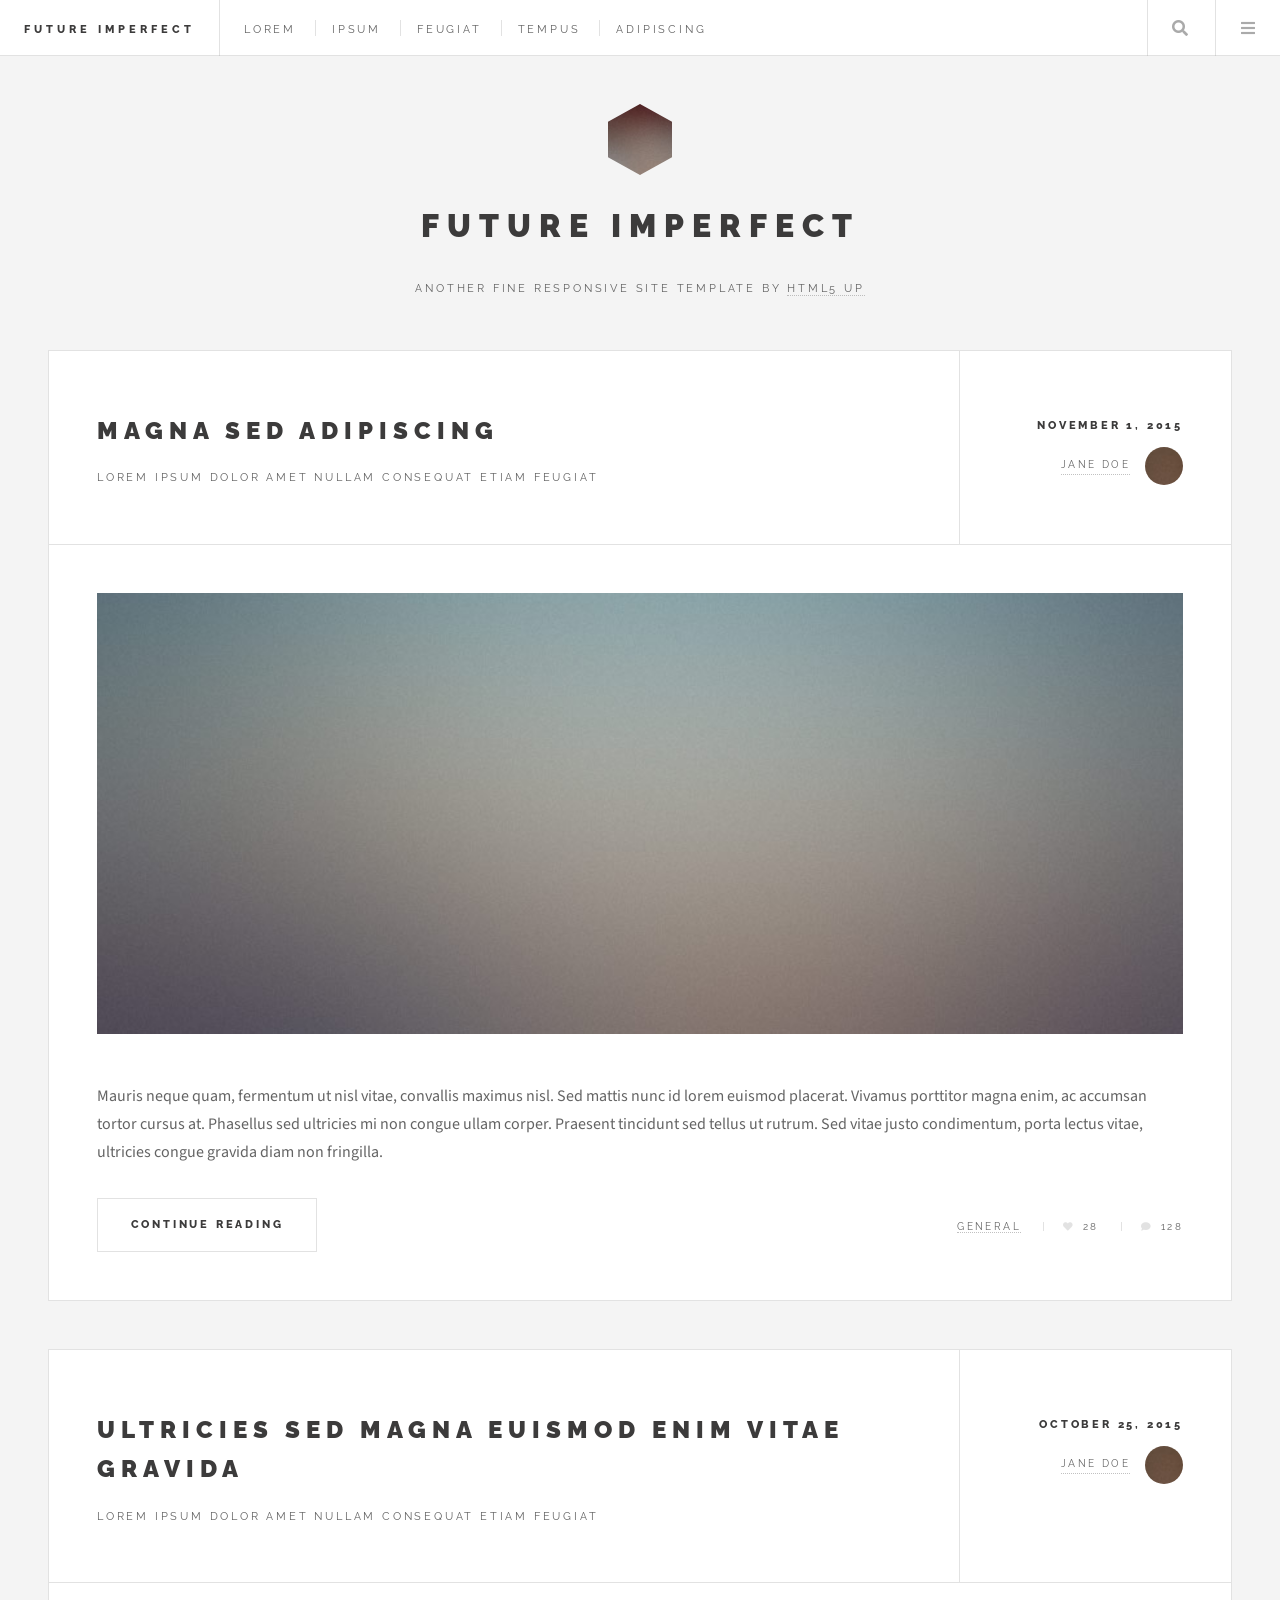
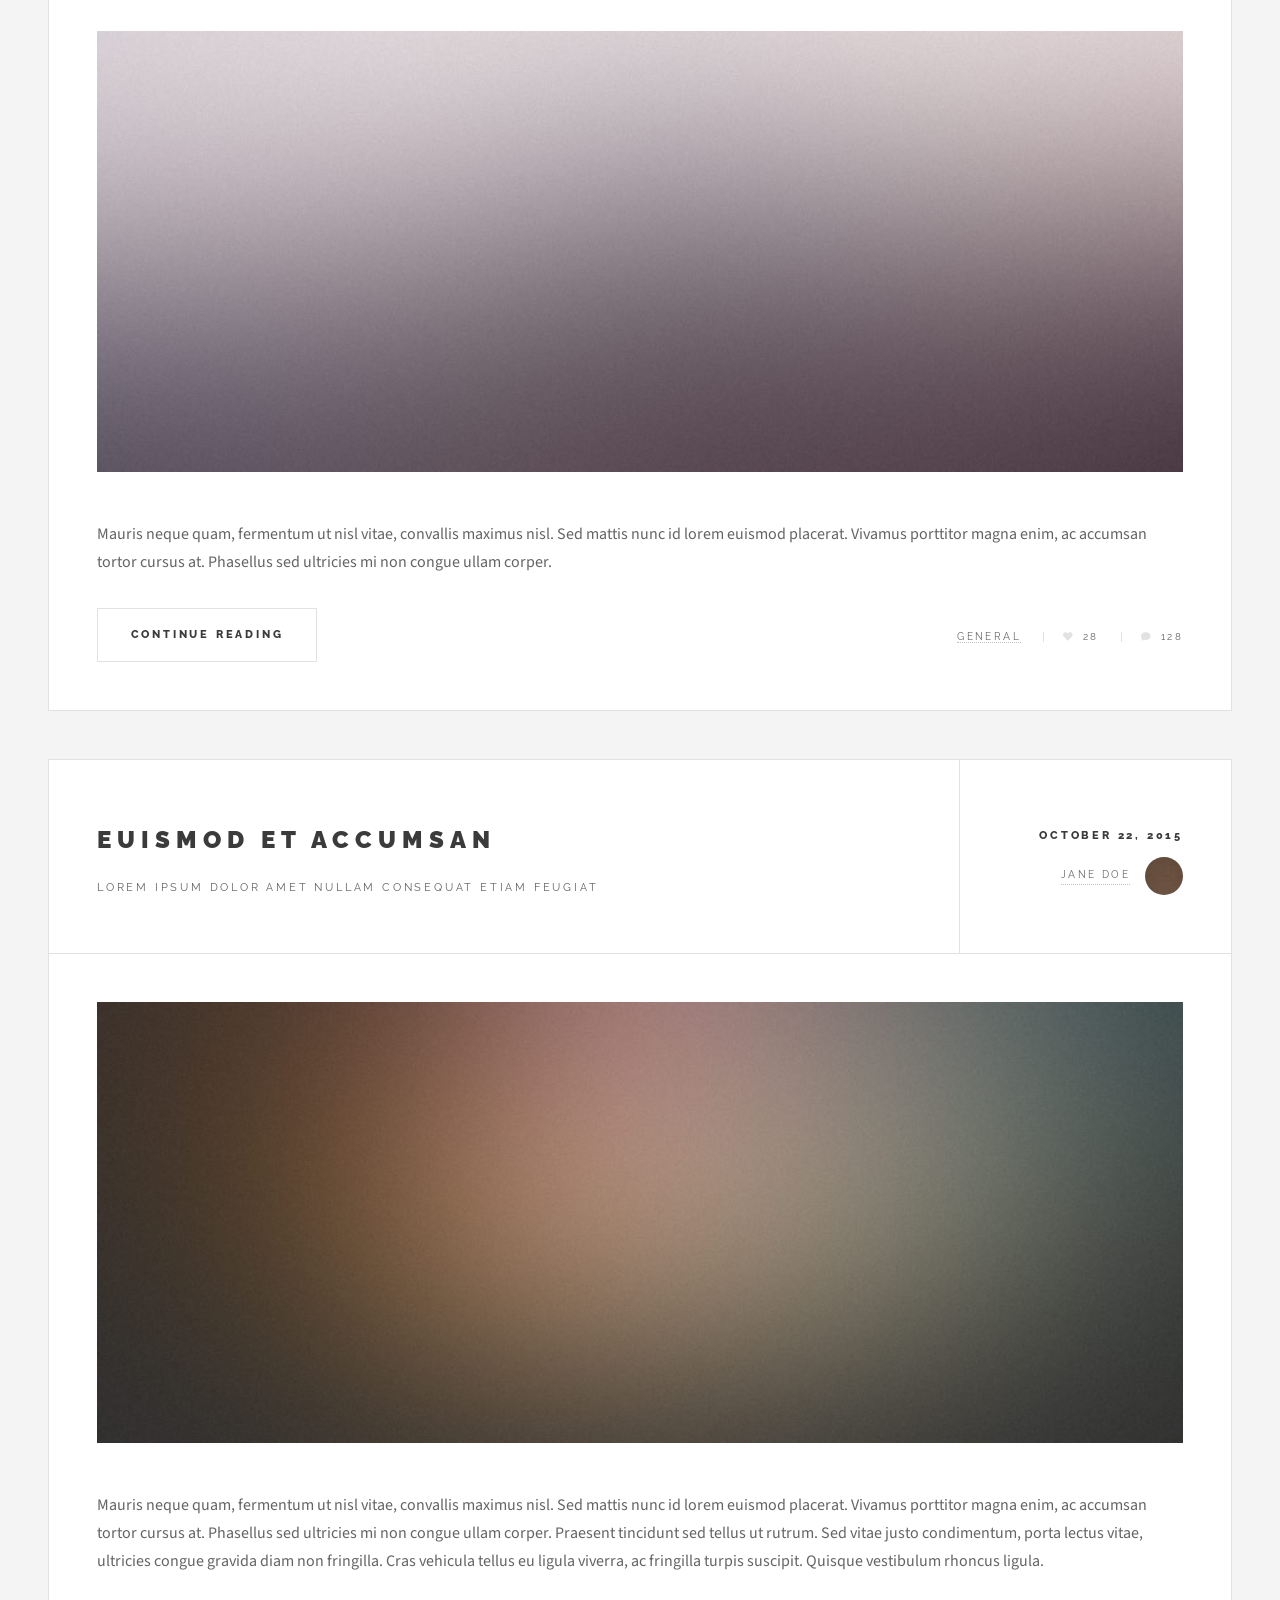
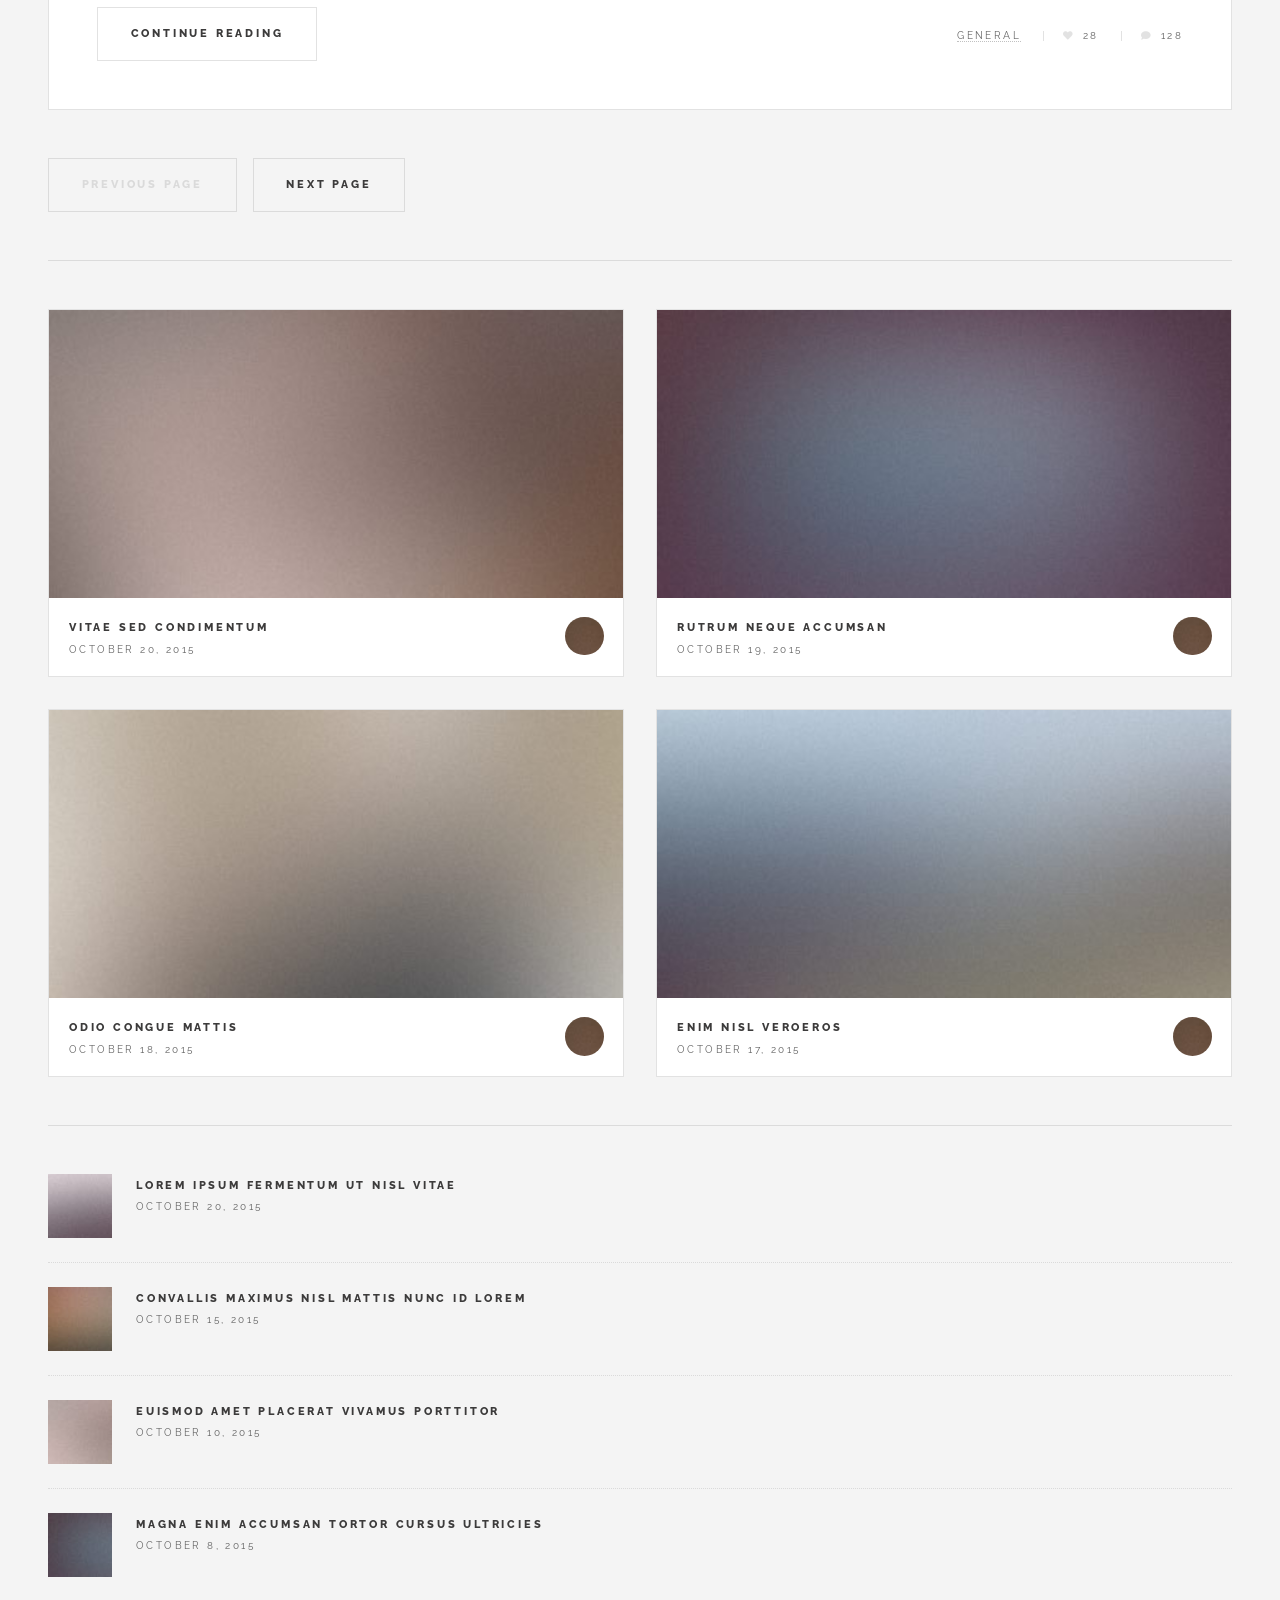
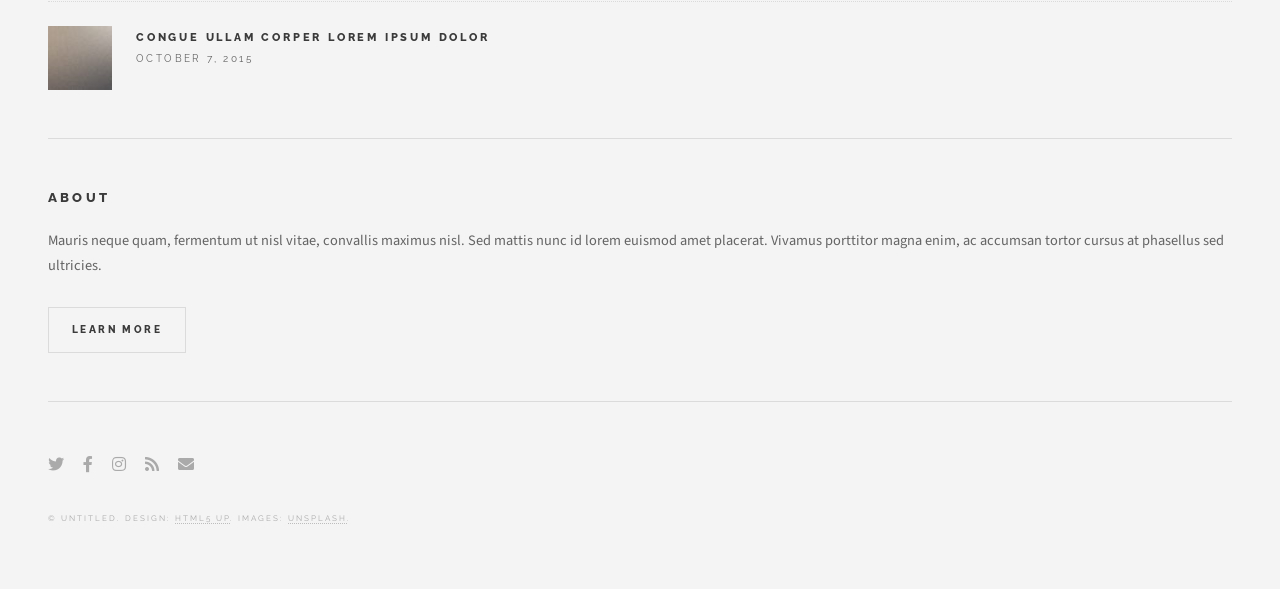
==== commit 865fafd7: "Deploy HTML5 UP Future Imperfect template" ====
--- a/index.html
+++ b/index.html
@@ -1,3 +1,640 @@
-<!doctype html><html lang="en"><head><meta charset="utf-8"><meta name="viewport" content="width=device-width,initial-scale=1"><meta name="description" content="MirzoyAI — AI engineering, intelligent systems and developer tools by Allen Mirzoyan."><title>MirzoyAI — Building intelligent software</title><style>
-:root{color-scheme:dark;--bg:#080b12;--panel:#111725;--line:#273047;--muted:#a1acc2;--ink:#f5f7ff;--accent:#a89aff}*{box-sizing:border-box}html{scroll-behavior:smooth}body{margin:0;background:radial-gradient(ellipse 65% 40% at 65% 0%,#25204d 0%,transparent 75%),var(--bg);color:var(--ink);font:16px/1.6 Inter,ui-sans-serif,system-ui,-apple-system,Segoe UI,sans-serif}a{color:inherit;text-decoration:none}a:hover{color:#c4bbff}.wrap{width:min(1100px,calc(100% - 44px));margin:auto}header{display:flex;justify-content:space-between;align-items:center;padding:28px 0;border-bottom:1px solid #ffffff18}.brand{font-size:21px;font-weight:800;letter-spacing:-.7px}.brand span{color:var(--accent)}nav{display:flex;gap:25px;color:#c4cbe0;font-size:14px}.hero{padding:112px 0 96px;max-width:850px}.eyebrow{display:inline-flex;border:1px solid #a89aff65;background:#a89aff13;border-radius:30px;color:#c5bcff;padding:7px 15px;font-size:13px;letter-spacing:.5px}.hero h1{font-size:clamp(48px,8vw,88px);line-height:1.07;letter-spacing:-4px;margin:26px 0}.gradient{background:linear-gradient(100deg,#c3b7ff,#80d6ff);-webkit-background-clip:text;background-clip:text;color:transparent}.hero p{max-width:640px;font-size:19px;color:var(--muted)}.actions{display:flex;gap:12px;flex-wrap:wrap;margin-top:30px}.btn{display:inline-block;border:1px solid #545a72;padding:12px 20px;border-radius:10px;font-weight:650}.btn.primary{background:#b5a8ff;color:#101022;border-color:#b5a8ff}.btn:hover{transform:translateY(-2px);transition:.2s}section{padding:45px 0 65px}.section-head{font-size:13px;color:#aaa0ff;text-transform:uppercase;letter-spacing:2px;font-weight:750}.section-title{font-size:36px;letter-spacing:-1.5px;margin:8px 0 18px}section>p,.about p{color:var(--muted);max-width:750px}.cards{display:grid;grid-template-columns:repeat(3,1fr);gap:16px;margin-top:28px}.card{border:1px solid var(--line);background:linear-gradient(145deg,#161b2b,#0f1420);padding:27px;border-radius:18px;min-height:245px;display:flex;flex-direction:column}.card .number{font-size:13px;color:#8e96b4}.card h3{font-size:22px;margin:16px 0 6px;letter-spacing:-.5px}.card p{color:var(--muted);font-size:14px;flex:1}.card a{color:#c6bdff;font-size:14px;font-weight:650}.about{display:grid;grid-template-columns:1.2fr .8fr;gap:35px;align-items:start}.tags{display:flex;gap:9px;flex-wrap:wrap;margin-top:20px}.tag{padding:7px 12px;border-radius:7px;background:#1c2335;border:1px solid #30374c;font-size:13px;color:#cdd3e1}.contact{border:1px solid #373456;border-radius:22px;background:linear-gradient(110deg,#22203c,#101521);padding:40px;margin:40px 0 70px}.contact h2{font-size:34px;letter-spacing:-1px;margin:0}.contact p{color:var(--muted)}footer{border-top:1px solid #ffffff1c;padding:27px 0 40px;display:flex;justify-content:space-between;color:#929bb0;font-size:13px}@media(max-width:760px){nav{gap:12px;font-size:12px}.hero{padding:75px 0}.hero h1{letter-spacing:-2px}.cards,.about{grid-template-columns:1fr}.contact{padding:25px}footer{display:block}}
-</style></head><body><div class="wrap"><header><a class="brand" href="#top">mirzoy<span>AI</span><span style="color:#a0a9bf">.</span></a><nav><a href="#work">Work</a><a href="#about">About</a><a href="#contact">Contact</a></nav></header><main id="top"><div class="hero"><span class="eyebrow">AI ENGINEERING · SOFTWARE DEVELOPMENT</span><h1>Building software<br>that <span class="gradient">thinks ahead.</span></h1><p>Hi, I'm Allen Mirzoyan — a Computer Science graduate and software developer exploring practical AI, intelligent agents, and systems that turn complex problems into useful products.</p><div class="actions"><a class="btn primary" href="#work">Explore my work ↗</a><a class="btn" href="https://github.com/lyosha777" target="_blank" rel="noopener">GitHub ↗</a><a class="btn" href="https://www.linkedin.com/in/allen-mirzoyan-853b9729a/" target="_blank" rel="noopener">LinkedIn ↗</a></div></div><section id="work"><div class="section-head">Selected work</div><h2 class="section-title">Projects & experiments</h2><p>Hands-on exploration of AI systems, retrieval, developer tooling, and applied machine learning.</p><div class="cards"><article class="card"><span class="number">01 / LLM SYSTEMS</span><h3>AtlasLLM</h3><p>A retrieval-augmented generation project exploring document ingestion, embeddings, semantic search, local LLMs, and agent workflows.</p><a href="https://github.com/lyosha777/AtlasLLM" target="_blank" rel="noopener">Explore repository ↗</a></article><article class="card"><span class="number">02 / CHESS ANALYTICS</span><h3>Chess playstyle analysis</h3><p>An experimental approach to understanding chess decision-making, playstyle signatures, strengths, and recurring patterns.</p><a href="https://github.com/lyosha777?tab=repositories" target="_blank" rel="noopener">See GitHub projects ↗</a></article><article class="card"><span class="number">03 / SOFTWARE & AI</span><h3>More engineering work</h3><p>Additional software experiments spanning Python, intelligent interfaces, automation, and practical systems engineering.</p><a href="https://github.com/lyosha777?tab=repositories" target="_blank" rel="noopener">Browse repositories ↗</a></article></div></section><section id="about" class="about"><div><div class="section-head">About</div><h2 class="section-title">Curiosity, engineered.</h2><p>I'm Allen, a Computer Science graduate from Maastricht University. I enjoy building software that combines strong engineering foundations with emerging AI capabilities.</p><p>Through MirzoyAI, I'm exploring AI-powered developer tools, retrieval systems, and agentic workflows — with a focus on practical, understandable technology.</p></div><div><div class="section-head">Areas of focus</div><div class="tags"><span class="tag">Python</span><span class="tag">LLMs</span><span class="tag">RAG</span><span class="tag">Embeddings</span><span class="tag">AI Agents</span><span class="tag">Software Engineering</span><span class="tag">Machine Learning</span><span class="tag">Automation</span></div></div></section><section id="contact" class="contact"><div class="section-head">Let's connect</div><h2>Have something in mind?</h2><p>Interested in the work, a collaboration, or a conversation about AI and software?</p><div class="actions"><a class="btn primary" href="mailto:admin@mirzoyan.click">Email me ↗</a><a class="btn" href="https://www.linkedin.com/in/allen-mirzoyan-853b9729a/" target="_blank" rel="noopener">Connect on LinkedIn ↗</a></div></section></main><footer><span>© 2026 MirzoyAI · Built by Allen Mirzoyan</span><span>Independent software & AI projects</span></footer></div></body></html>
+<!DOCTYPE HTML>
+<!--
+	Future Imperfect by HTML5 UP
+	html5up.net | @ajlkn
+	Free for personal and commercial use under the CCA 3.0 license (html5up.net/license)
+-->
+<html>
+	<head>
+		<title>Future Imperfect by HTML5 UP</title>
+		<meta charset="utf-8" />
+		<meta name="viewport" content="width=device-width, initial-scale=1, user-scalable=no" />
+		<link rel="stylesheet" href="assets/css/main.css" />
+	</head>
+	<body class="is-preload">
+
+		<!-- Wrapper -->
+			<div id="wrapper">
+
+				<!-- Header -->
+					<header id="header">
+						<h1><a href="index.html">Future Imperfect</a></h1>
+						<nav class="links">
+							<ul>
+								<li><a href="#">Lorem</a></li>
+								<li><a href="#">Ipsum</a></li>
+								<li><a href="#">Feugiat</a></li>
+								<li><a href="#">Tempus</a></li>
+								<li><a href="#">Adipiscing</a></li>
+							</ul>
+						</nav>
+						<nav class="main">
+							<ul>
+								<li class="search">
+									<a class="fa-search" href="#search">Search</a>
+									<form id="search" method="get" action="#">
+										<input type="text" name="query" placeholder="Search" />
+									</form>
+								</li>
+								<li class="menu">
+									<a class="fa-bars" href="#menu">Menu</a>
+								</li>
+							</ul>
+						</nav>
+					</header>
+
+				<!-- Menu -->
+					<section id="menu">
+
+						<!-- Search -->
+							<section>
+								<form class="search" method="get" action="#">
+									<input type="text" name="query" placeholder="Search" />
+								</form>
+							</section>
+
+						<!-- Links -->
+							<section>
+								<ul class="links">
+									<li>
+										<a href="#">
+											<h3>Lorem ipsum</h3>
+											<p>Feugiat tempus veroeros dolor</p>
+										</a>
+									</li>
+									<li>
+										<a href="#">
+											<h3>Dolor sit amet</h3>
+											<p>Sed vitae justo condimentum</p>
+										</a>
+									</li>
+									<li>
+										<a href="#">
+											<h3>Feugiat veroeros</h3>
+											<p>Phasellus sed ultricies mi congue</p>
+										</a>
+									</li>
+									<li>
+										<a href="#">
+											<h3>Etiam sed consequat</h3>
+											<p>Porta lectus amet ultricies</p>
+										</a>
+									</li>
+								</ul>
+							</section>
+
+						<!-- Actions -->
+							<section>
+								<ul class="actions stacked">
+									<li><a href="#" class="button large fit">Log In</a></li>
+								</ul>
+							</section>
+
+					</section>
+
+				<!-- Main -->
+					<div id="main">
+
+						<!-- Post -->
+							<article class="post">
+								<header>
+									<div class="title">
+										<h2><a href="single.html">Magna sed adipiscing</a></h2>
+										<p>Lorem ipsum dolor amet nullam consequat etiam feugiat</p>
+									</div>
+									<div class="meta">
+										<time class="published" datetime="2015-11-01">November 1, 2015</time>
+										<a href="#" class="author"><span class="name">Jane Doe</span><img src="images/avatar.jpg" alt="" /></a>
+									</div>
+								</header>
+								<a href="single.html" class="image featured"><img src="images/pic01.jpg" alt="" /></a>
+								<p>Mauris neque quam, fermentum ut nisl vitae, convallis maximus nisl. Sed mattis nunc id lorem euismod placerat. Vivamus porttitor magna enim, ac accumsan tortor cursus at. Phasellus sed ultricies mi non congue ullam corper. Praesent tincidunt sed tellus ut rutrum. Sed vitae justo condimentum, porta lectus vitae, ultricies congue gravida diam non fringilla.</p>
+								<footer>
+									<ul class="actions">
+										<li><a href="single.html" class="button large">Continue Reading</a></li>
+									</ul>
+									<ul class="stats">
+										<li><a href="#">General</a></li>
+										<li><a href="#" class="icon solid fa-heart">28</a></li>
+										<li><a href="#" class="icon solid fa-comment">128</a></li>
+									</ul>
+								</footer>
+							</article>
+
+						<!-- Post -->
+							<article class="post">
+								<header>
+									<div class="title">
+										<h2><a href="single.html">Ultricies sed magna euismod enim vitae gravida</a></h2>
+										<p>Lorem ipsum dolor amet nullam consequat etiam feugiat</p>
+									</div>
+									<div class="meta">
+										<time class="published" datetime="2015-10-25">October 25, 2015</time>
+										<a href="#" class="author"><span class="name">Jane Doe</span><img src="images/avatar.jpg" alt="" /></a>
+									</div>
+								</header>
+								<a href="single.html" class="image featured"><img src="images/pic02.jpg" alt="" /></a>
+								<p>Mauris neque quam, fermentum ut nisl vitae, convallis maximus nisl. Sed mattis nunc id lorem euismod placerat. Vivamus porttitor magna enim, ac accumsan tortor cursus at. Phasellus sed ultricies mi non congue ullam corper.</p>
+								<footer>
+									<ul class="actions">
+										<li><a href="single.html" class="button large">Continue Reading</a></li>
+									</ul>
+									<ul class="stats">
+										<li><a href="#">General</a></li>
+										<li><a href="#" class="icon solid fa-heart">28</a></li>
+										<li><a href="#" class="icon solid fa-comment">128</a></li>
+									</ul>
+								</footer>
+							</article>
+
+						<!-- Post -->
+							<article class="post">
+								<header>
+									<div class="title">
+										<h2><a href="single.html">Euismod et accumsan</a></h2>
+										<p>Lorem ipsum dolor amet nullam consequat etiam feugiat</p>
+									</div>
+									<div class="meta">
+										<time class="published" datetime="2015-10-22">October 22, 2015</time>
+										<a href="#" class="author"><span class="name">Jane Doe</span><img src="images/avatar.jpg" alt="" /></a>
+									</div>
+								</header>
+								<a href="single.html" class="image featured"><img src="images/pic03.jpg" alt="" /></a>
+								<p>Mauris neque quam, fermentum ut nisl vitae, convallis maximus nisl. Sed mattis nunc id lorem euismod placerat. Vivamus porttitor magna enim, ac accumsan tortor cursus at. Phasellus sed ultricies mi non congue ullam corper. Praesent tincidunt sed tellus ut rutrum. Sed vitae justo condimentum, porta lectus vitae, ultricies congue gravida diam non fringilla. Cras vehicula tellus eu ligula viverra, ac fringilla turpis suscipit. Quisque vestibulum rhoncus ligula.</p>
+								<footer>
+									<ul class="actions">
+										<li><a href="single.html" class="button large">Continue Reading</a></li>
+									</ul>
+									<ul class="stats">
+										<li><a href="#">General</a></li>
+										<li><a href="#" class="icon solid fa-heart">28</a></li>
+										<li><a href="#" class="icon solid fa-comment">128</a></li>
+									</ul>
+								</footer>
+							</article>
+
+						<!-- Post -->
+						<!--
+							<article class="post">
+								<header>
+									<div class="title">
+										<h2><a href="#">Elements</a></h2>
+										<p>Lorem ipsum dolor amet nullam consequat etiam feugiat</p>
+									</div>
+									<div class="meta">
+										<time class="published" datetime="2015-10-18">October 18, 2015</time>
+										<a href="#" class="author"><span class="name">Jane Doe</span><img src="images/avatar.jpg" alt="" /></a>
+									</div>
+								</header>
+
+								<section>
+									<h3>Text</h3>
+									<p>This is <b>bold</b> and this is <strong>strong</strong>. This is <i>italic</i> and this is <em>emphasized</em>.
+									This is <sup>superscript</sup> text and this is <sub>subscript</sub> text.
+									This is <u>underlined</u> and this is code: <code>for (;;) { ... }</code>. Finally, <a href="#">this is a link</a>.</p>
+									<hr />
+									<p>Nunc lacinia ante nunc ac lobortis. Interdum adipiscing gravida odio porttitor sem non mi integer non faucibus ornare mi ut ante amet placerat aliquet. Volutpat eu sed ante lacinia sapien lorem accumsan varius montes viverra nibh in adipiscing blandit tempus accumsan.</p>
+									<hr />
+									<h2>Heading Level 2</h2>
+									<h3>Heading Level 3</h3>
+									<h4>Heading Level 4</h4>
+									<hr />
+									<h4>Blockquote</h4>
+									<blockquote>Fringilla nisl. Donec accumsan interdum nisi, quis tincidunt felis sagittis eget tempus euismod. Vestibulum ante ipsum primis in faucibus vestibulum. Blandit adipiscing eu felis iaculis volutpat ac adipiscing accumsan faucibus. Vestibulum ante ipsum primis in faucibus lorem ipsum dolor sit amet nullam adipiscing eu felis.</blockquote>
+									<h4>Preformatted</h4>
+									<pre><code>i = 0;
+
+while (!deck.isInOrder()) {
+  print 'Iteration ' + i;
+  deck.shuffle();
+  i++;
+}
+
+print 'It took ' + i + ' iterations to sort the deck.';</code></pre>
+								</section>
+
+								<section>
+									<h3>Lists</h3>
+									<div class="row">
+										<div class="col-6 col-12-medium">
+											<h4>Unordered</h4>
+											<ul>
+												<li>Dolor pulvinar etiam.</li>
+												<li>Sagittis adipiscing.</li>
+												<li>Felis enim feugiat.</li>
+											</ul>
+											<h4>Alternate</h4>
+											<ul class="alt">
+												<li>Dolor pulvinar etiam.</li>
+												<li>Sagittis adipiscing.</li>
+												<li>Felis enim feugiat.</li>
+											</ul>
+										</div>
+										<div class="col-6 col-12-medium">
+											<h4>Ordered</h4>
+											<ol>
+												<li>Dolor pulvinar etiam.</li>
+												<li>Etiam vel felis viverra.</li>
+												<li>Felis enim feugiat.</li>
+												<li>Dolor pulvinar etiam.</li>
+												<li>Etiam vel felis lorem.</li>
+												<li>Felis enim et feugiat.</li>
+											</ol>
+											<h4>Icons</h4>
+											<ul class="icons">
+												<li><a href="#" class="icon brands fa-twitter"><span class="label">Twitter</span></a></li>
+												<li><a href="#" class="icon brands fa-facebook-f"><span class="label">Facebook</span></a></li>
+												<li><a href="#" class="icon brands fa-instagram"><span class="label">Instagram</span></a></li>
+												<li><a href="#" class="icon brands fa-github"><span class="label">Github</span></a></li>
+											</ul>
+										</div>
+									</div>
+									<h3>Actions</h3>
+									<div class="row">
+										<div class="col-6 col-12-medium">
+											<ul class="actions">
+												<li><a href="#" class="button">Default</a></li>
+												<li><a href="#" class="button">Default</a></li>
+												<li><a href="#" class="button">Default</a></li>
+											</ul>
+											<ul class="actions small">
+												<li><a href="#" class="button small">Small</a></li>
+												<li><a href="#" class="button small">Small</a></li>
+												<li><a href="#" class="button small">Small</a></li>
+											</ul>
+											<ul class="actions stacked">
+												<li><a href="#" class="button">Default</a></li>
+												<li><a href="#" class="button">Default</a></li>
+												<li><a href="#" class="button">Default</a></li>
+											</ul>
+											<ul class="actions stacked">
+												<li><a href="#" class="button small">Small</a></li>
+												<li><a href="#" class="button small">Small</a></li>
+												<li><a href="#" class="button small">Small</a></li>
+											</ul>
+										</div>
+										<div class="col-6 col-12-medium">
+											<ul class="actions stacked">
+												<li><a href="#" class="button fit">Default</a></li>
+												<li><a href="#" class="button fit">Default</a></li>
+											</ul>
+											<ul class="actions stacked">
+												<li><a href="#" class="button small fit">Small</a></li>
+												<li><a href="#" class="button small fit">Small</a></li>
+											</ul>
+										</div>
+									</div>
+								</section>
+
+								<section>
+									<h3>Table</h3>
+									<h4>Default</h4>
+									<div class="table-wrapper">
+										<table>
+											<thead>
+												<tr>
+													<th>Name</th>
+													<th>Description</th>
+													<th>Price</th>
+												</tr>
+											</thead>
+											<tbody>
+												<tr>
+													<td>Item One</td>
+													<td>Ante turpis integer aliquet porttitor.</td>
+													<td>29.99</td>
+												</tr>
+												<tr>
+													<td>Item Two</td>
+													<td>Vis ac commodo adipiscing arcu aliquet.</td>
+													<td>19.99</td>
+												</tr>
+												<tr>
+													<td>Item Three</td>
+													<td> Morbi faucibus arcu accumsan lorem.</td>
+													<td>29.99</td>
+												</tr>
+												<tr>
+													<td>Item Four</td>
+													<td>Vitae integer tempus condimentum.</td>
+													<td>19.99</td>
+												</tr>
+												<tr>
+													<td>Item Five</td>
+													<td>Ante turpis integer aliquet porttitor.</td>
+													<td>29.99</td>
+												</tr>
+											</tbody>
+											<tfoot>
+												<tr>
+													<td colspan="2"></td>
+													<td>100.00</td>
+												</tr>
+											</tfoot>
+										</table>
+									</div>
+
+									<h4>Alternate</h4>
+									<div class="table-wrapper">
+										<table class="alt">
+											<thead>
+												<tr>
+													<th>Name</th>
+													<th>Description</th>
+													<th>Price</th>
+												</tr>
+											</thead>
+											<tbody>
+												<tr>
+													<td>Item One</td>
+													<td>Ante turpis integer aliquet porttitor.</td>
+													<td>29.99</td>
+												</tr>
+												<tr>
+													<td>Item Two</td>
+													<td>Vis ac commodo adipiscing arcu aliquet.</td>
+													<td>19.99</td>
+												</tr>
+												<tr>
+													<td>Item Three</td>
+													<td> Morbi faucibus arcu accumsan lorem.</td>
+													<td>29.99</td>
+												</tr>
+												<tr>
+													<td>Item Four</td>
+													<td>Vitae integer tempus condimentum.</td>
+													<td>19.99</td>
+												</tr>
+												<tr>
+													<td>Item Five</td>
+													<td>Ante turpis integer aliquet porttitor.</td>
+													<td>29.99</td>
+												</tr>
+											</tbody>
+											<tfoot>
+												<tr>
+													<td colspan="2"></td>
+													<td>100.00</td>
+												</tr>
+											</tfoot>
+										</table>
+									</div>
+								</section>
+
+								<section>
+									<h3>Buttons</h3>
+									<ul class="actions">
+										<li><a href="#" class="button large">Large</a></li>
+										<li><a href="#" class="button">Default</a></li>
+										<li><a href="#" class="button small">Small</a></li>
+									</ul>
+									<ul class="actions fit">
+										<li><a href="#" class="button fit">Fit</a></li>
+										<li><a href="#" class="button fit">Fit</a></li>
+										<li><a href="#" class="button fit">Fit</a></li>
+									</ul>
+									<ul class="actions fit small">
+										<li><a href="#" class="button fit small">Fit + Small</a></li>
+										<li><a href="#" class="button fit small">Fit + Small</a></li>
+										<li><a href="#" class="button fit small">Fit + Small</a></li>
+									</ul>
+									<ul class="actions">
+										<li><a href="#" class="button icon solid fa-download">Icon</a></li>
+										<li><a href="#" class="button icon solid fa-upload">Icon</a></li>
+										<li><a href="#" class="button icon solid fa-save">Icon</a></li>
+									</ul>
+									<ul class="actions">
+										<li><span class="button disabled">Disabled</span></li>
+										<li><span class="button disabled icon solid fa-download">Disabled</span></li>
+									</ul>
+								</section>
+
+								<section>
+									<h3>Form</h3>
+									<form method="post" action="#">
+										<div class="row gtr-uniform">
+											<div class="col-6 col-12-xsmall">
+												<input type="text" name="demo-name" id="demo-name" value="" placeholder="Name" />
+											</div>
+											<div class="col-6 col-12-xsmall">
+												<input type="email" name="demo-email" id="demo-email" value="" placeholder="Email" />
+											</div>
+											<div class="col-12">
+												<select name="demo-category" id="demo-category">
+													<option value="">- Category -</option>
+													<option value="1">Manufacturing</option>
+													<option value="1">Shipping</option>
+													<option value="1">Administration</option>
+													<option value="1">Human Resources</option>
+												</select>
+											</div>
+											<div class="col-4 col-12-small">
+												<input type="radio" id="demo-priority-low" name="demo-priority" checked>
+												<label for="demo-priority-low">Low</label>
+											</div>
+											<div class="col-4 col-12-small">
+												<input type="radio" id="demo-priority-normal" name="demo-priority">
+												<label for="demo-priority-normal">Normal</label>
+											</div>
+											<div class="col-4 col-12-small">
+												<input type="radio" id="demo-priority-high" name="demo-priority">
+												<label for="demo-priority-high">High</label>
+											</div>
+											<div class="col-6 col-12-small">
+												<input type="checkbox" id="demo-copy" name="demo-copy">
+												<label for="demo-copy">Email me a copy</label>
+											</div>
+											<div class="col-6 col-12-small">
+												<input type="checkbox" id="demo-human" name="demo-human" checked>
+												<label for="demo-human">Not a robot</label>
+											</div>
+											<div class="col-12">
+												<textarea name="demo-message" id="demo-message" placeholder="Enter your message" rows="6"></textarea>
+											</div>
+											<div class="col-12">
+												<ul class="actions">
+													<li><input type="submit" value="Send Message" /></li>
+													<li><input type="reset" value="Reset" /></li>
+												</ul>
+											</div>
+										</div>
+									</form>
+								</section>
+
+								<section>
+									<h3>Image</h3>
+									<h4>Fit</h4>
+									<div class="box alt">
+										<div class="row gtr-uniform">
+											<div class="col-12"><span class="image fit"><img src="images/pic02.jpg" alt="" /></span></div>
+											<div class="col-4"><span class="image fit"><img src="images/pic04.jpg" alt="" /></span></div>
+											<div class="col-4"><span class="image fit"><img src="images/pic05.jpg" alt="" /></span></div>
+											<div class="col-4"><span class="image fit"><img src="images/pic06.jpg" alt="" /></span></div>
+											<div class="col-4"><span class="image fit"><img src="images/pic06.jpg" alt="" /></span></div>
+											<div class="col-4"><span class="image fit"><img src="images/pic04.jpg" alt="" /></span></div>
+											<div class="col-4"><span class="image fit"><img src="images/pic05.jpg" alt="" /></span></div>
+											<div class="col-4"><span class="image fit"><img src="images/pic05.jpg" alt="" /></span></div>
+											<div class="col-4"><span class="image fit"><img src="images/pic06.jpg" alt="" /></span></div>
+											<div class="col-4"><span class="image fit"><img src="images/pic04.jpg" alt="" /></span></div>
+										</div>
+									</div>
+									<h4>Left &amp; Right</h4>
+									<p><span class="image left"><img src="images/pic07.jpg" alt="" /></span>Fringilla nisl. Donec accumsan interdum nisi, quis tincidunt felis sagittis eget. tempus euismod. Vestibulum ante ipsum primis in faucibus vestibulum. Blandit adipiscing eu felis iaculis volutpat ac adipiscing accumsan eu faucibus. Integer ac pellentesque praesent tincidunt felis sagittis eget. tempus euismod. Vestibulum ante ipsum primis in faucibus vestibulum. Blandit adipiscing eu felis iaculis volutpat ac adipiscing accumsan eu faucibus. Integer ac pellentesque praesent. Donec accumsan interdum nisi, quis tincidunt felis sagittis eget. tempus euismod. Vestibulum ante ipsum primis in faucibus vestibulum. Blandit adipiscing eu felis iaculis volutpat ac adipiscing accumsan eu faucibus. Integer ac pellentesque praesent tincidunt felis sagittis eget. tempus euismod. Vestibulum ante ipsum primis in faucibus vestibulum. Blandit adipiscing eu felis iaculis volutpat ac adipiscing accumsan eu faucibus. Integer ac pellentesque praesent. Blandit adipiscing eu felis iaculis volutpat ac adipiscing accumsan eu faucibus. Integer ac pellentesque praesent tincidunt felis sagittis eget. tempus euismod. Vestibulum ante ipsum primis in faucibus vestibulum. Blandit adipiscing eu felis iaculis volutpat ac adipiscing accumsan eu faucibus. Integer ac pellentesque praesent.</p>
+									<p><span class="image right"><img src="images/pic04.jpg" alt="" /></span>Fringilla nisl. Donec accumsan interdum nisi, quis tincidunt felis sagittis eget. tempus euismod. Vestibulum ante ipsum primis in faucibus vestibulum. Blandit adipiscing eu felis iaculis volutpat ac adipiscing accumsan eu faucibus. Integer ac pellentesque praesent tincidunt felis sagittis eget. tempus euismod. Vestibulum ante ipsum primis in faucibus vestibulum. Blandit adipiscing eu felis iaculis volutpat ac adipiscing accumsan eu faucibus. Integer ac pellentesque praesent. Donec accumsan interdum nisi, quis tincidunt felis sagittis eget. tempus euismod. Vestibulum ante ipsum primis in faucibus vestibulum. Blandit adipiscing eu felis iaculis volutpat ac adipiscing accumsan eu faucibus. Integer ac pellentesque praesent tincidunt felis sagittis eget. tempus euismod. Vestibulum ante ipsum primis in faucibus vestibulum. Blandit adipiscing eu felis iaculis volutpat ac adipiscing accumsan eu faucibus. Integer ac pellentesque praesent. Blandit adipiscing eu felis iaculis volutpat ac adipiscing accumsan eu faucibus. Integer ac pellentesque praesent tincidunt felis sagittis eget. tempus euismod. Vestibulum ante ipsum primis in faucibus vestibulum. Blandit adipiscing eu felis iaculis volutpat ac adipiscing accumsan eu faucibus. Integer ac pellentesque praesent.</p>
+								</section>
+
+							</article>
+						-->
+
+						<!-- Pagination -->
+							<ul class="actions pagination">
+								<li><a href="" class="disabled button large previous">Previous Page</a></li>
+								<li><a href="#" class="button large next">Next Page</a></li>
+							</ul>
+
+					</div>
+
+				<!-- Sidebar -->
+					<section id="sidebar">
+
+						<!-- Intro -->
+							<section id="intro">
+								<a href="#" class="logo"><img src="images/logo.jpg" alt="" /></a>
+								<header>
+									<h2>Future Imperfect</h2>
+									<p>Another fine responsive site template by <a href="http://html5up.net">HTML5 UP</a></p>
+								</header>
+							</section>
+
+						<!-- Mini Posts -->
+							<section>
+								<div class="mini-posts">
+
+									<!-- Mini Post -->
+										<article class="mini-post">
+											<header>
+												<h3><a href="single.html">Vitae sed condimentum</a></h3>
+												<time class="published" datetime="2015-10-20">October 20, 2015</time>
+												<a href="#" class="author"><img src="images/avatar.jpg" alt="" /></a>
+											</header>
+											<a href="single.html" class="image"><img src="images/pic04.jpg" alt="" /></a>
+										</article>
+
+									<!-- Mini Post -->
+										<article class="mini-post">
+											<header>
+												<h3><a href="single.html">Rutrum neque accumsan</a></h3>
+												<time class="published" datetime="2015-10-19">October 19, 2015</time>
+												<a href="#" class="author"><img src="images/avatar.jpg" alt="" /></a>
+											</header>
+											<a href="single.html" class="image"><img src="images/pic05.jpg" alt="" /></a>
+										</article>
+
+									<!-- Mini Post -->
+										<article class="mini-post">
+											<header>
+												<h3><a href="single.html">Odio congue mattis</a></h3>
+												<time class="published" datetime="2015-10-18">October 18, 2015</time>
+												<a href="#" class="author"><img src="images/avatar.jpg" alt="" /></a>
+											</header>
+											<a href="single.html" class="image"><img src="images/pic06.jpg" alt="" /></a>
+										</article>
+
+									<!-- Mini Post -->
+										<article class="mini-post">
+											<header>
+												<h3><a href="single.html">Enim nisl veroeros</a></h3>
+												<time class="published" datetime="2015-10-17">October 17, 2015</time>
+												<a href="#" class="author"><img src="images/avatar.jpg" alt="" /></a>
+											</header>
+											<a href="single.html" class="image"><img src="images/pic07.jpg" alt="" /></a>
+										</article>
+
+								</div>
+							</section>
+
+						<!-- Posts List -->
+							<section>
+								<ul class="posts">
+									<li>
+										<article>
+											<header>
+												<h3><a href="single.html">Lorem ipsum fermentum ut nisl vitae</a></h3>
+												<time class="published" datetime="2015-10-20">October 20, 2015</time>
+											</header>
+											<a href="single.html" class="image"><img src="images/pic08.jpg" alt="" /></a>
+										</article>
+									</li>
+									<li>
+										<article>
+											<header>
+												<h3><a href="single.html">Convallis maximus nisl mattis nunc id lorem</a></h3>
+												<time class="published" datetime="2015-10-15">October 15, 2015</time>
+											</header>
+											<a href="single.html" class="image"><img src="images/pic09.jpg" alt="" /></a>
+										</article>
+									</li>
+									<li>
+										<article>
+											<header>
+												<h3><a href="single.html">Euismod amet placerat vivamus porttitor</a></h3>
+												<time class="published" datetime="2015-10-10">October 10, 2015</time>
+											</header>
+											<a href="single.html" class="image"><img src="images/pic10.jpg" alt="" /></a>
+										</article>
+									</li>
+									<li>
+										<article>
+											<header>
+												<h3><a href="single.html">Magna enim accumsan tortor cursus ultricies</a></h3>
+												<time class="published" datetime="2015-10-08">October 8, 2015</time>
+											</header>
+											<a href="single.html" class="image"><img src="images/pic11.jpg" alt="" /></a>
+										</article>
+									</li>
+									<li>
+										<article>
+											<header>
+												<h3><a href="single.html">Congue ullam corper lorem ipsum dolor</a></h3>
+												<time class="published" datetime="2015-10-06">October 7, 2015</time>
+											</header>
+											<a href="single.html" class="image"><img src="images/pic12.jpg" alt="" /></a>
+										</article>
+									</li>
+								</ul>
+							</section>
+
+						<!-- About -->
+							<section class="blurb">
+								<h2>About</h2>
+								<p>Mauris neque quam, fermentum ut nisl vitae, convallis maximus nisl. Sed mattis nunc id lorem euismod amet placerat. Vivamus porttitor magna enim, ac accumsan tortor cursus at phasellus sed ultricies.</p>
+								<ul class="actions">
+									<li><a href="#" class="button">Learn More</a></li>
+								</ul>
+							</section>
+
+						<!-- Footer -->
+							<section id="footer">
+								<ul class="icons">
+									<li><a href="#" class="icon brands fa-twitter"><span class="label">Twitter</span></a></li>
+									<li><a href="#" class="icon brands fa-facebook-f"><span class="label">Facebook</span></a></li>
+									<li><a href="#" class="icon brands fa-instagram"><span class="label">Instagram</span></a></li>
+									<li><a href="#" class="icon solid fa-rss"><span class="label">RSS</span></a></li>
+									<li><a href="#" class="icon solid fa-envelope"><span class="label">Email</span></a></li>
+								</ul>
+								<p class="copyright">&copy; Untitled. Design: <a href="http://html5up.net">HTML5 UP</a>. Images: <a href="http://unsplash.com">Unsplash</a>.</p>
+							</section>
+
+					</section>
+
+			</div>
+
+		<!-- Scripts -->
+			<script src="assets/js/jquery.min.js"></script>
+			<script src="assets/js/browser.min.js"></script>
+			<script src="assets/js/breakpoints.min.js"></script>
+			<script src="assets/js/util.js"></script>
+			<script src="assets/js/main.js"></script>
+
+	</body>
+</html>
--- a/assets/css/main.css
+++ b/assets/css/main.css
@@ -0,0 +1,3611 @@
+@import url(fontawesome-all.min.css);
+@import url("https://fonts.googleapis.com/css?family=Source+Sans+Pro:400,700|Raleway:400,800,900");
+
+/*
+	Future Imperfect by HTML5 UP
+	html5up.net | @ajlkn
+	Free for personal and commercial use under the CCA 3.0 license (html5up.net/license)
+*/
+
+html, body, div, span, applet, object,
+iframe, h1, h2, h3, h4, h5, h6, p, blockquote,
+pre, a, abbr, acronym, address, big, cite,
+code, del, dfn, em, img, ins, kbd, q, s, samp,
+small, strike, strong, sub, sup, tt, var, b,
+u, i, center, dl, dt, dd, ol, ul, li, fieldset,
+form, label, legend, table, caption, tbody,
+tfoot, thead, tr, th, td, article, aside,
+canvas, details, embed, figure, figcaption,
+footer, header, hgroup, menu, nav, output, ruby,
+section, summary, time, mark, audio, video {
+	margin: 0;
+	padding: 0;
+	border: 0;
+	font-size: 100%;
+	font: inherit;
+	vertical-align: baseline;}
+
+article, aside, details, figcaption, figure,
+footer, header, hgroup, menu, nav, section {
+	display: block;}
+
+body {
+	line-height: 1;
+}
+
+ol, ul {
+	list-style: none;
+}
+
+blockquote, q {
+	quotes: none;
+}
+
+	blockquote:before, blockquote:after, q:before, q:after {
+		content: '';
+		content: none;
+	}
+
+table {
+	border-collapse: collapse;
+	border-spacing: 0;
+}
+
+body {
+	-webkit-text-size-adjust: none;
+}
+
+mark {
+	background-color: transparent;
+	color: inherit;
+}
+
+input::-moz-focus-inner {
+	border: 0;
+	padding: 0;
+}
+
+input, select, textarea {
+	-moz-appearance: none;
+	-webkit-appearance: none;
+	-ms-appearance: none;
+	appearance: none;
+}
+
+/* Basic */
+
+	@-ms-viewport {
+		width: device-width;
+	}
+
+	body {
+		-ms-overflow-style: scrollbar;
+	}
+
+	@media screen and (max-width: 480px) {
+
+		html, body {
+			min-width: 320px;
+		}
+
+	}
+
+	html {
+		box-sizing: border-box;
+	}
+
+	*, *:before, *:after {
+		box-sizing: inherit;
+	}
+
+	body {
+		background: #f4f4f4;
+	}
+
+		body.is-preload *, body.is-preload *:before, body.is-preload *:after {
+			-moz-animation: none !important;
+			-webkit-animation: none !important;
+			-ms-animation: none !important;
+			animation: none !important;
+			-moz-transition: none !important;
+			-webkit-transition: none !important;
+			-ms-transition: none !important;
+			transition: none !important;
+		}
+
+/* Type */
+
+	body, input, select, textarea {
+		color: #646464;
+		font-family: "Source Sans Pro", Helvetica, sans-serif;
+		font-size: 14pt;
+		font-weight: 400;
+		line-height: 1.75;
+	}
+
+		@media screen and (max-width: 1680px) {
+
+			body, input, select, textarea {
+				font-size: 12pt;
+			}
+
+		}
+
+		@media screen and (max-width: 1280px) {
+
+			body, input, select, textarea {
+				font-size: 12pt;
+			}
+
+		}
+
+		@media screen and (max-width: 980px) {
+
+			body, input, select, textarea {
+				font-size: 12pt;
+			}
+
+		}
+
+		@media screen and (max-width: 736px) {
+
+			body, input, select, textarea {
+				font-size: 12pt;
+			}
+
+		}
+
+		@media screen and (max-width: 480px) {
+
+			body, input, select, textarea {
+				font-size: 12pt;
+			}
+
+		}
+
+	a {
+		-moz-transition: color 0.2s ease, border-bottom-color 0.2s ease;
+		-webkit-transition: color 0.2s ease, border-bottom-color 0.2s ease;
+		-ms-transition: color 0.2s ease, border-bottom-color 0.2s ease;
+		transition: color 0.2s ease, border-bottom-color 0.2s ease;
+		border-bottom: dotted 1px rgba(160, 160, 160, 0.65);
+		color: inherit;
+		text-decoration: none;
+	}
+
+		a:before {
+			-moz-transition: color 0.2s ease;
+			-webkit-transition: color 0.2s ease;
+			-ms-transition: color 0.2s ease;
+			transition: color 0.2s ease;
+		}
+
+		a:hover {
+			border-bottom-color: transparent;
+			color: #2ebaae !important;
+		}
+
+			a:hover:before {
+				color: #2ebaae !important;
+			}
+
+	strong, b {
+		color: #3c3b3b;
+		font-weight: 700;
+	}
+
+	em, i {
+		font-style: italic;
+	}
+
+	p {
+		margin: 0 0 2em 0;
+	}
+
+	h1, h2, h3, h4, h5, h6 {
+		color: #3c3b3b;
+		font-family: "Raleway", Helvetica, sans-serif;
+		font-weight: 800;
+		letter-spacing: 0.25em;
+		line-height: 1.65;
+		margin: 0 0 1em 0;
+		text-transform: uppercase;
+	}
+
+		h1 a, h2 a, h3 a, h4 a, h5 a, h6 a {
+			color: inherit;
+			border-bottom: 0;
+		}
+
+	h2 {
+		font-size: 1.1em;
+	}
+
+	h3 {
+		font-size: 0.9em;
+	}
+
+	h4 {
+		font-size: 0.7em;
+	}
+
+	h5 {
+		font-size: 0.7em;
+	}
+
+	h6 {
+		font-size: 0.7em;
+	}
+
+	sub {
+		font-size: 0.8em;
+		position: relative;
+		top: 0.5em;
+	}
+
+	sup {
+		font-size: 0.8em;
+		position: relative;
+		top: -0.5em;
+	}
+
+	blockquote {
+		border-left: solid 4px rgba(160, 160, 160, 0.3);
+		font-style: italic;
+		margin: 0 0 2em 0;
+		padding: 0.5em 0 0.5em 2em;
+	}
+
+	code {
+		background: rgba(160, 160, 160, 0.075);
+		border: solid 1px rgba(160, 160, 160, 0.3);
+		font-family: "Courier New", monospace;
+		font-size: 0.9em;
+		margin: 0 0.25em;
+		padding: 0.25em 0.65em;
+	}
+
+	pre {
+		-webkit-overflow-scrolling: touch;
+		font-family: "Courier New", monospace;
+		font-size: 0.9em;
+		margin: 0 0 2em 0;
+	}
+
+		pre code {
+			display: block;
+			line-height: 1.75em;
+			padding: 1em 1.5em;
+			overflow-x: auto;
+		}
+
+	hr {
+		border: 0;
+		border-bottom: solid 1px rgba(160, 160, 160, 0.3);
+		margin: 2em 0;
+	}
+
+		hr.major {
+			margin: 3em 0;
+		}
+
+	.align-left {
+		text-align: left;
+	}
+
+	.align-center {
+		text-align: center;
+	}
+
+	.align-right {
+		text-align: right;
+	}
+
+/* Row */
+
+	.row {
+		display: flex;
+		flex-wrap: wrap;
+		box-sizing: border-box;
+		align-items: stretch;
+	}
+
+		.row > * {
+			box-sizing: border-box;
+		}
+
+		.row.gtr-uniform > * > :last-child {
+			margin-bottom: 0;
+		}
+
+		.row.aln-left {
+			justify-content: flex-start;
+		}
+
+		.row.aln-center {
+			justify-content: center;
+		}
+
+		.row.aln-right {
+			justify-content: flex-end;
+		}
+
+		.row.aln-top {
+			align-items: flex-start;
+		}
+
+		.row.aln-middle {
+			align-items: center;
+		}
+
+		.row.aln-bottom {
+			align-items: flex-end;
+		}
+
+		.row > .imp {
+			order: -1;
+		}
+
+		.row > .col-1 {
+			width: 8.33333%;
+		}
+
+		.row > .off-1 {
+			margin-left: 8.33333%;
+		}
+
+		.row > .col-2 {
+			width: 16.66667%;
+		}
+
+		.row > .off-2 {
+			margin-left: 16.66667%;
+		}
+
+		.row > .col-3 {
+			width: 25%;
+		}
+
+		.row > .off-3 {
+			margin-left: 25%;
+		}
+
+		.row > .col-4 {
+			width: 33.33333%;
+		}
+
+		.row > .off-4 {
+			margin-left: 33.33333%;
+		}
+
+		.row > .col-5 {
+			width: 41.66667%;
+		}
+
+		.row > .off-5 {
+			margin-left: 41.66667%;
+		}
+
+		.row > .col-6 {
+			width: 50%;
+		}
+
+		.row > .off-6 {
+			margin-left: 50%;
+		}
+
+		.row > .col-7 {
+			width: 58.33333%;
+		}
+
+		.row > .off-7 {
+			margin-left: 58.33333%;
+		}
+
+		.row > .col-8 {
+			width: 66.66667%;
+		}
+
+		.row > .off-8 {
+			margin-left: 66.66667%;
+		}
+
+		.row > .col-9 {
+			width: 75%;
+		}
+
+		.row > .off-9 {
+			margin-left: 75%;
+		}
+
+		.row > .col-10 {
+			width: 83.33333%;
+		}
+
+		.row > .off-10 {
+			margin-left: 83.33333%;
+		}
+
+		.row > .col-11 {
+			width: 91.66667%;
+		}
+
+		.row > .off-11 {
+			margin-left: 91.66667%;
+		}
+
+		.row > .col-12 {
+			width: 100%;
+		}
+
+		.row > .off-12 {
+			margin-left: 100%;
+		}
+
+		.row.gtr-0 {
+			margin-top: 0;
+			margin-left: 0em;
+		}
+
+			.row.gtr-0 > * {
+				padding: 0 0 0 0em;
+			}
+
+			.row.gtr-0.gtr-uniform {
+				margin-top: 0em;
+			}
+
+				.row.gtr-0.gtr-uniform > * {
+					padding-top: 0em;
+				}
+
+		.row.gtr-25 {
+			margin-top: 0;
+			margin-left: -0.25em;
+		}
+
+			.row.gtr-25 > * {
+				padding: 0 0 0 0.25em;
+			}
+
+			.row.gtr-25.gtr-uniform {
+				margin-top: -0.25em;
+			}
+
+				.row.gtr-25.gtr-uniform > * {
+					padding-top: 0.25em;
+				}
+
+		.row.gtr-50 {
+			margin-top: 0;
+			margin-left: -0.5em;
+		}
+
+			.row.gtr-50 > * {
+				padding: 0 0 0 0.5em;
+			}
+
+			.row.gtr-50.gtr-uniform {
+				margin-top: -0.5em;
+			}
+
+				.row.gtr-50.gtr-uniform > * {
+					padding-top: 0.5em;
+				}
+
+		.row {
+			margin-top: 0;
+			margin-left: -1em;
+		}
+
+			.row > * {
+				padding: 0 0 0 1em;
+			}
+
+			.row.gtr-uniform {
+				margin-top: -1em;
+			}
+
+				.row.gtr-uniform > * {
+					padding-top: 1em;
+				}
+
+		.row.gtr-150 {
+			margin-top: 0;
+			margin-left: -1.5em;
+		}
+
+			.row.gtr-150 > * {
+				padding: 0 0 0 1.5em;
+			}
+
+			.row.gtr-150.gtr-uniform {
+				margin-top: -1.5em;
+			}
+
+				.row.gtr-150.gtr-uniform > * {
+					padding-top: 1.5em;
+				}
+
+		.row.gtr-200 {
+			margin-top: 0;
+			margin-left: -2em;
+		}
+
+			.row.gtr-200 > * {
+				padding: 0 0 0 2em;
+			}
+
+			.row.gtr-200.gtr-uniform {
+				margin-top: -2em;
+			}
+
+				.row.gtr-200.gtr-uniform > * {
+					padding-top: 2em;
+				}
+
+		@media screen and (max-width: 1680px) {
+
+			.row {
+				display: flex;
+				flex-wrap: wrap;
+				box-sizing: border-box;
+				align-items: stretch;
+			}
+
+				.row > * {
+					box-sizing: border-box;
+				}
+
+				.row.gtr-uniform > * > :last-child {
+					margin-bottom: 0;
+				}
+
+				.row.aln-left {
+					justify-content: flex-start;
+				}
+
+				.row.aln-center {
+					justify-content: center;
+				}
+
+				.row.aln-right {
+					justify-content: flex-end;
+				}
+
+				.row.aln-top {
+					align-items: flex-start;
+				}
+
+				.row.aln-middle {
+					align-items: center;
+				}
+
+				.row.aln-bottom {
+					align-items: flex-end;
+				}
+
+				.row > .imp-xlarge {
+					order: -1;
+				}
+
+				.row > .col-1-xlarge {
+					width: 8.33333%;
+				}
+
+				.row > .off-1-xlarge {
+					margin-left: 8.33333%;
+				}
+
+				.row > .col-2-xlarge {
+					width: 16.66667%;
+				}
+
+				.row > .off-2-xlarge {
+					margin-left: 16.66667%;
+				}
+
+				.row > .col-3-xlarge {
+					width: 25%;
+				}
+
+				.row > .off-3-xlarge {
+					margin-left: 25%;
+				}
+
+				.row > .col-4-xlarge {
+					width: 33.33333%;
+				}
+
+				.row > .off-4-xlarge {
+					margin-left: 33.33333%;
+				}
+
+				.row > .col-5-xlarge {
+					width: 41.66667%;
+				}
+
+				.row > .off-5-xlarge {
+					margin-left: 41.66667%;
+				}
+
+				.row > .col-6-xlarge {
+					width: 50%;
+				}
+
+				.row > .off-6-xlarge {
+					margin-left: 50%;
+				}
+
+				.row > .col-7-xlarge {
+					width: 58.33333%;
+				}
+
+				.row > .off-7-xlarge {
+					margin-left: 58.33333%;
+				}
+
+				.row > .col-8-xlarge {
+					width: 66.66667%;
+				}
+
+				.row > .off-8-xlarge {
+					margin-left: 66.66667%;
+				}
+
+				.row > .col-9-xlarge {
+					width: 75%;
+				}
+
+				.row > .off-9-xlarge {
+					margin-left: 75%;
+				}
+
+				.row > .col-10-xlarge {
+					width: 83.33333%;
+				}
+
+				.row > .off-10-xlarge {
+					margin-left: 83.33333%;
+				}
+
+				.row > .col-11-xlarge {
+					width: 91.66667%;
+				}
+
+				.row > .off-11-xlarge {
+					margin-left: 91.66667%;
+				}
+
+				.row > .col-12-xlarge {
+					width: 100%;
+				}
+
+				.row > .off-12-xlarge {
+					margin-left: 100%;
+				}
+
+				.row.gtr-0 {
+					margin-top: 0;
+					margin-left: 0em;
+				}
+
+					.row.gtr-0 > * {
+						padding: 0 0 0 0em;
+					}
+
+					.row.gtr-0.gtr-uniform {
+						margin-top: 0em;
+					}
+
+						.row.gtr-0.gtr-uniform > * {
+							padding-top: 0em;
+						}
+
+				.row.gtr-25 {
+					margin-top: 0;
+					margin-left: -0.25em;
+				}
+
+					.row.gtr-25 > * {
+						padding: 0 0 0 0.25em;
+					}
+
+					.row.gtr-25.gtr-uniform {
+						margin-top: -0.25em;
+					}
+
+						.row.gtr-25.gtr-uniform > * {
+							padding-top: 0.25em;
+						}
+
+				.row.gtr-50 {
+					margin-top: 0;
+					margin-left: -0.5em;
+				}
+
+					.row.gtr-50 > * {
+						padding: 0 0 0 0.5em;
+					}
+
+					.row.gtr-50.gtr-uniform {
+						margin-top: -0.5em;
+					}
+
+						.row.gtr-50.gtr-uniform > * {
+							padding-top: 0.5em;
+						}
+
+				.row {
+					margin-top: 0;
+					margin-left: -1em;
+				}
+
+					.row > * {
+						padding: 0 0 0 1em;
+					}
+
+					.row.gtr-uniform {
+						margin-top: -1em;
+					}
+
+						.row.gtr-uniform > * {
+							padding-top: 1em;
+						}
+
+				.row.gtr-150 {
+					margin-top: 0;
+					margin-left: -1.5em;
+				}
+
+					.row.gtr-150 > * {
+						padding: 0 0 0 1.5em;
+					}
+
+					.row.gtr-150.gtr-uniform {
+						margin-top: -1.5em;
+					}
+
+						.row.gtr-150.gtr-uniform > * {
+							padding-top: 1.5em;
+						}
+
+				.row.gtr-200 {
+					margin-top: 0;
+					margin-left: -2em;
+				}
+
+					.row.gtr-200 > * {
+						padding: 0 0 0 2em;
+					}
+
+					.row.gtr-200.gtr-uniform {
+						margin-top: -2em;
+					}
+
+						.row.gtr-200.gtr-uniform > * {
+							padding-top: 2em;
+						}
+
+		}
+
+		@media screen and (max-width: 1280px) {
+
+			.row {
+				display: flex;
+				flex-wrap: wrap;
+				box-sizing: border-box;
+				align-items: stretch;
+			}
+
+				.row > * {
+					box-sizing: border-box;
+				}
+
+				.row.gtr-uniform > * > :last-child {
+					margin-bottom: 0;
+				}
+
+				.row.aln-left {
+					justify-content: flex-start;
+				}
+
+				.row.aln-center {
+					justify-content: center;
+				}
+
+				.row.aln-right {
+					justify-content: flex-end;
+				}
+
+				.row.aln-top {
+					align-items: flex-start;
+				}
+
+				.row.aln-middle {
+					align-items: center;
+				}
+
+				.row.aln-bottom {
+					align-items: flex-end;
+				}
+
+				.row > .imp-large {
+					order: -1;
+				}
+
+				.row > .col-1-large {
+					width: 8.33333%;
+				}
+
+				.row > .off-1-large {
+					margin-left: 8.33333%;
+				}
+
+				.row > .col-2-large {
+					width: 16.66667%;
+				}
+
+				.row > .off-2-large {
+					margin-left: 16.66667%;
+				}
+
+				.row > .col-3-large {
+					width: 25%;
+				}
+
+				.row > .off-3-large {
+					margin-left: 25%;
+				}
+
+				.row > .col-4-large {
+					width: 33.33333%;
+				}
+
+				.row > .off-4-large {
+					margin-left: 33.33333%;
+				}
+
+				.row > .col-5-large {
+					width: 41.66667%;
+				}
+
+				.row > .off-5-large {
+					margin-left: 41.66667%;
+				}
+
+				.row > .col-6-large {
+					width: 50%;
+				}
+
+				.row > .off-6-large {
+					margin-left: 50%;
+				}
+
+				.row > .col-7-large {
+					width: 58.33333%;
+				}
+
+				.row > .off-7-large {
+					margin-left: 58.33333%;
+				}
+
+				.row > .col-8-large {
+					width: 66.66667%;
+				}
+
+				.row > .off-8-large {
+					margin-left: 66.66667%;
+				}
+
+				.row > .col-9-large {
+					width: 75%;
+				}
+
+				.row > .off-9-large {
+					margin-left: 75%;
+				}
+
+				.row > .col-10-large {
+					width: 83.33333%;
+				}
+
+				.row > .off-10-large {
+					margin-left: 83.33333%;
+				}
+
+				.row > .col-11-large {
+					width: 91.66667%;
+				}
+
+				.row > .off-11-large {
+					margin-left: 91.66667%;
+				}
+
+				.row > .col-12-large {
+					width: 100%;
+				}
+
+				.row > .off-12-large {
+					margin-left: 100%;
+				}
+
+				.row.gtr-0 {
+					margin-top: 0;
+					margin-left: 0em;
+				}
+
+					.row.gtr-0 > * {
+						padding: 0 0 0 0em;
+					}
+
+					.row.gtr-0.gtr-uniform {
+						margin-top: 0em;
+					}
+
+						.row.gtr-0.gtr-uniform > * {
+							padding-top: 0em;
+						}
+
+				.row.gtr-25 {
+					margin-top: 0;
+					margin-left: -0.25em;
+				}
+
+					.row.gtr-25 > * {
+						padding: 0 0 0 0.25em;
+					}
+
+					.row.gtr-25.gtr-uniform {
+						margin-top: -0.25em;
+					}
+
+						.row.gtr-25.gtr-uniform > * {
+							padding-top: 0.25em;
+						}
+
+				.row.gtr-50 {
+					margin-top: 0;
+					margin-left: -0.5em;
+				}
+
+					.row.gtr-50 > * {
+						padding: 0 0 0 0.5em;
+					}
+
+					.row.gtr-50.gtr-uniform {
+						margin-top: -0.5em;
+					}
+
+						.row.gtr-50.gtr-uniform > * {
+							padding-top: 0.5em;
+						}
+
+				.row {
+					margin-top: 0;
+					margin-left: -1em;
+				}
+
+					.row > * {
+						padding: 0 0 0 1em;
+					}
+
+					.row.gtr-uniform {
+						margin-top: -1em;
+					}
+
+						.row.gtr-uniform > * {
+							padding-top: 1em;
+						}
+
+				.row.gtr-150 {
+					margin-top: 0;
+					margin-left: -1.5em;
+				}
+
+					.row.gtr-150 > * {
+						padding: 0 0 0 1.5em;
+					}
+
+					.row.gtr-150.gtr-uniform {
+						margin-top: -1.5em;
+					}
+
+						.row.gtr-150.gtr-uniform > * {
+							padding-top: 1.5em;
+						}
+
+				.row.gtr-200 {
+					margin-top: 0;
+					margin-left: -2em;
+				}
+
+					.row.gtr-200 > * {
+						padding: 0 0 0 2em;
+					}
+
+					.row.gtr-200.gtr-uniform {
+						margin-top: -2em;
+					}
+
+						.row.gtr-200.gtr-uniform > * {
+							padding-top: 2em;
+						}
+
+		}
+
+		@media screen and (max-width: 980px) {
+
+			.row {
+				display: flex;
+				flex-wrap: wrap;
+				box-sizing: border-box;
+				align-items: stretch;
+			}
+
+				.row > * {
+					box-sizing: border-box;
+				}
+
+				.row.gtr-uniform > * > :last-child {
+					margin-bottom: 0;
+				}
+
+				.row.aln-left {
+					justify-content: flex-start;
+				}
+
+				.row.aln-center {
+					justify-content: center;
+				}
+
+				.row.aln-right {
+					justify-content: flex-end;
+				}
+
+				.row.aln-top {
+					align-items: flex-start;
+				}
+
+				.row.aln-middle {
+					align-items: center;
+				}
+
+				.row.aln-bottom {
+					align-items: flex-end;
+				}
+
+				.row > .imp-medium {
+					order: -1;
+				}
+
+				.row > .col-1-medium {
+					width: 8.33333%;
+				}
+
+				.row > .off-1-medium {
+					margin-left: 8.33333%;
+				}
+
+				.row > .col-2-medium {
+					width: 16.66667%;
+				}
+
+				.row > .off-2-medium {
+					margin-left: 16.66667%;
+				}
+
+				.row > .col-3-medium {
+					width: 25%;
+				}
+
+				.row > .off-3-medium {
+					margin-left: 25%;
+				}
+
+				.row > .col-4-medium {
+					width: 33.33333%;
+				}
+
+				.row > .off-4-medium {
+					margin-left: 33.33333%;
+				}
+
+				.row > .col-5-medium {
+					width: 41.66667%;
+				}
+
+				.row > .off-5-medium {
+					margin-left: 41.66667%;
+				}
+
+				.row > .col-6-medium {
+					width: 50%;
+				}
+
+				.row > .off-6-medium {
+					margin-left: 50%;
+				}
+
+				.row > .col-7-medium {
+					width: 58.33333%;
+				}
+
+				.row > .off-7-medium {
+					margin-left: 58.33333%;
+				}
+
+				.row > .col-8-medium {
+					width: 66.66667%;
+				}
+
+				.row > .off-8-medium {
+					margin-left: 66.66667%;
+				}
+
+				.row > .col-9-medium {
+					width: 75%;
+				}
+
+				.row > .off-9-medium {
+					margin-left: 75%;
+				}
+
+				.row > .col-10-medium {
+					width: 83.33333%;
+				}
+
+				.row > .off-10-medium {
+					margin-left: 83.33333%;
+				}
+
+				.row > .col-11-medium {
+					width: 91.66667%;
+				}
+
+				.row > .off-11-medium {
+					margin-left: 91.66667%;
+				}
+
+				.row > .col-12-medium {
+					width: 100%;
+				}
+
+				.row > .off-12-medium {
+					margin-left: 100%;
+				}
+
+				.row.gtr-0 {
+					margin-top: 0;
+					margin-left: 0em;
+				}
+
+					.row.gtr-0 > * {
+						padding: 0 0 0 0em;
+					}
+
+					.row.gtr-0.gtr-uniform {
+						margin-top: 0em;
+					}
+
+						.row.gtr-0.gtr-uniform > * {
+							padding-top: 0em;
+						}
+
+				.row.gtr-25 {
+					margin-top: 0;
+					margin-left: -0.25em;
+				}
+
+					.row.gtr-25 > * {
+						padding: 0 0 0 0.25em;
+					}
+
+					.row.gtr-25.gtr-uniform {
+						margin-top: -0.25em;
+					}
+
+						.row.gtr-25.gtr-uniform > * {
+							padding-top: 0.25em;
+						}
+
+				.row.gtr-50 {
+					margin-top: 0;
+					margin-left: -0.5em;
+				}
+
+					.row.gtr-50 > * {
+						padding: 0 0 0 0.5em;
+					}
+
+					.row.gtr-50.gtr-uniform {
+						margin-top: -0.5em;
+					}
+
+						.row.gtr-50.gtr-uniform > * {
+							padding-top: 0.5em;
+						}
+
+				.row {
+					margin-top: 0;
+					margin-left: -1em;
+				}
+
+					.row > * {
+						padding: 0 0 0 1em;
+					}
+
+					.row.gtr-uniform {
+						margin-top: -1em;
+					}
+
+						.row.gtr-uniform > * {
+							padding-top: 1em;
+						}
+
+				.row.gtr-150 {
+					margin-top: 0;
+					margin-left: -1.5em;
+				}
+
+					.row.gtr-150 > * {
+						padding: 0 0 0 1.5em;
+					}
+
+					.row.gtr-150.gtr-uniform {
+						margin-top: -1.5em;
+					}
+
+						.row.gtr-150.gtr-uniform > * {
+							padding-top: 1.5em;
+						}
+
+				.row.gtr-200 {
+					margin-top: 0;
+					margin-left: -2em;
+				}
+
+					.row.gtr-200 > * {
+						padding: 0 0 0 2em;
+					}
+
+					.row.gtr-200.gtr-uniform {
+						margin-top: -2em;
+					}
+
+						.row.gtr-200.gtr-uniform > * {
+							padding-top: 2em;
+						}
+
+		}
+
+		@media screen and (max-width: 736px) {
+
+			.row {
+				display: flex;
+				flex-wrap: wrap;
+				box-sizing: border-box;
+				align-items: stretch;
+			}
+
+				.row > * {
+					box-sizing: border-box;
+				}
+
+				.row.gtr-uniform > * > :last-child {
+					margin-bottom: 0;
+				}
+
+				.row.aln-left {
+					justify-content: flex-start;
+				}
+
+				.row.aln-center {
+					justify-content: center;
+				}
+
+				.row.aln-right {
+					justify-content: flex-end;
+				}
+
+				.row.aln-top {
+					align-items: flex-start;
+				}
+
+				.row.aln-middle {
+					align-items: center;
+				}
+
+				.row.aln-bottom {
+					align-items: flex-end;
+				}
+
+				.row > .imp-small {
+					order: -1;
+				}
+
+				.row > .col-1-small {
+					width: 8.33333%;
+				}
+
+				.row > .off-1-small {
+					margin-left: 8.33333%;
+				}
+
+				.row > .col-2-small {
+					width: 16.66667%;
+				}
+
+				.row > .off-2-small {
+					margin-left: 16.66667%;
+				}
+
+				.row > .col-3-small {
+					width: 25%;
+				}
+
+				.row > .off-3-small {
+					margin-left: 25%;
+				}
+
+				.row > .col-4-small {
+					width: 33.33333%;
+				}
+
+				.row > .off-4-small {
+					margin-left: 33.33333%;
+				}
+
+				.row > .col-5-small {
+					width: 41.66667%;
+				}
+
+				.row > .off-5-small {
+					margin-left: 41.66667%;
+				}
+
+				.row > .col-6-small {
+					width: 50%;
+				}
+
+				.row > .off-6-small {
+					margin-left: 50%;
+				}
+
+				.row > .col-7-small {
+					width: 58.33333%;
+				}
+
+				.row > .off-7-small {
+					margin-left: 58.33333%;
+				}
+
+				.row > .col-8-small {
+					width: 66.66667%;
+				}
+
+				.row > .off-8-small {
+					margin-left: 66.66667%;
+				}
+
+				.row > .col-9-small {
+					width: 75%;
+				}
+
+				.row > .off-9-small {
+					margin-left: 75%;
+				}
+
+				.row > .col-10-small {
+					width: 83.33333%;
+				}
+
+				.row > .off-10-small {
+					margin-left: 83.33333%;
+				}
+
+				.row > .col-11-small {
+					width: 91.66667%;
+				}
+
+				.row > .off-11-small {
+					margin-left: 91.66667%;
+				}
+
+				.row > .col-12-small {
+					width: 100%;
+				}
+
+				.row > .off-12-small {
+					margin-left: 100%;
+				}
+
+				.row.gtr-0 {
+					margin-top: 0;
+					margin-left: 0em;
+				}
+
+					.row.gtr-0 > * {
+						padding: 0 0 0 0em;
+					}
+
+					.row.gtr-0.gtr-uniform {
+						margin-top: 0em;
+					}
+
+						.row.gtr-0.gtr-uniform > * {
+							padding-top: 0em;
+						}
+
+				.row.gtr-25 {
+					margin-top: 0;
+					margin-left: -0.25em;
+				}
+
+					.row.gtr-25 > * {
+						padding: 0 0 0 0.25em;
+					}
+
+					.row.gtr-25.gtr-uniform {
+						margin-top: -0.25em;
+					}
+
+						.row.gtr-25.gtr-uniform > * {
+							padding-top: 0.25em;
+						}
+
+				.row.gtr-50 {
+					margin-top: 0;
+					margin-left: -0.5em;
+				}
+
+					.row.gtr-50 > * {
+						padding: 0 0 0 0.5em;
+					}
+
+					.row.gtr-50.gtr-uniform {
+						margin-top: -0.5em;
+					}
+
+						.row.gtr-50.gtr-uniform > * {
+							padding-top: 0.5em;
+						}
+
+				.row {
+					margin-top: 0;
+					margin-left: -1em;
+				}
+
+					.row > * {
+						padding: 0 0 0 1em;
+					}
+
+					.row.gtr-uniform {
+						margin-top: -1em;
+					}
+
+						.row.gtr-uniform > * {
+							padding-top: 1em;
+						}
+
+				.row.gtr-150 {
+					margin-top: 0;
+					margin-left: -1.5em;
+				}
+
+					.row.gtr-150 > * {
+						padding: 0 0 0 1.5em;
+					}
+
+					.row.gtr-150.gtr-uniform {
+						margin-top: -1.5em;
+					}
+
+						.row.gtr-150.gtr-uniform > * {
+							padding-top: 1.5em;
+						}
+
+				.row.gtr-200 {
+					margin-top: 0;
+					margin-left: -2em;
+				}
+
+					.row.gtr-200 > * {
+						padding: 0 0 0 2em;
+					}
+
+					.row.gtr-200.gtr-uniform {
+						margin-top: -2em;
+					}
+
+						.row.gtr-200.gtr-uniform > * {
+							padding-top: 2em;
+						}
+
+		}
+
+		@media screen and (max-width: 480px) {
+
+			.row {
+				display: flex;
+				flex-wrap: wrap;
+				box-sizing: border-box;
+				align-items: stretch;
+			}
+
+				.row > * {
+					box-sizing: border-box;
+				}
+
+				.row.gtr-uniform > * > :last-child {
+					margin-bottom: 0;
+				}
+
+				.row.aln-left {
+					justify-content: flex-start;
+				}
+
+				.row.aln-center {
+					justify-content: center;
+				}
+
+				.row.aln-right {
+					justify-content: flex-end;
+				}
+
+				.row.aln-top {
+					align-items: flex-start;
+				}
+
+				.row.aln-middle {
+					align-items: center;
+				}
+
+				.row.aln-bottom {
+					align-items: flex-end;
+				}
+
+				.row > .imp-xsmall {
+					order: -1;
+				}
+
+				.row > .col-1-xsmall {
+					width: 8.33333%;
+				}
+
+				.row > .off-1-xsmall {
+					margin-left: 8.33333%;
+				}
+
+				.row > .col-2-xsmall {
+					width: 16.66667%;
+				}
+
+				.row > .off-2-xsmall {
+					margin-left: 16.66667%;
+				}
+
+				.row > .col-3-xsmall {
+					width: 25%;
+				}
+
+				.row > .off-3-xsmall {
+					margin-left: 25%;
+				}
+
+				.row > .col-4-xsmall {
+					width: 33.33333%;
+				}
+
+				.row > .off-4-xsmall {
+					margin-left: 33.33333%;
+				}
+
+				.row > .col-5-xsmall {
+					width: 41.66667%;
+				}
+
+				.row > .off-5-xsmall {
+					margin-left: 41.66667%;
+				}
+
+				.row > .col-6-xsmall {
+					width: 50%;
+				}
+
+				.row > .off-6-xsmall {
+					margin-left: 50%;
+				}
+
+				.row > .col-7-xsmall {
+					width: 58.33333%;
+				}
+
+				.row > .off-7-xsmall {
+					margin-left: 58.33333%;
+				}
+
+				.row > .col-8-xsmall {
+					width: 66.66667%;
+				}
+
+				.row > .off-8-xsmall {
+					margin-left: 66.66667%;
+				}
+
+				.row > .col-9-xsmall {
+					width: 75%;
+				}
+
+				.row > .off-9-xsmall {
+					margin-left: 75%;
+				}
+
+				.row > .col-10-xsmall {
+					width: 83.33333%;
+				}
+
+				.row > .off-10-xsmall {
+					margin-left: 83.33333%;
+				}
+
+				.row > .col-11-xsmall {
+					width: 91.66667%;
+				}
+
+				.row > .off-11-xsmall {
+					margin-left: 91.66667%;
+				}
+
+				.row > .col-12-xsmall {
+					width: 100%;
+				}
+
+				.row > .off-12-xsmall {
+					margin-left: 100%;
+				}
+
+				.row.gtr-0 {
+					margin-top: 0;
+					margin-left: 0em;
+				}
+
+					.row.gtr-0 > * {
+						padding: 0 0 0 0em;
+					}
+
+					.row.gtr-0.gtr-uniform {
+						margin-top: 0em;
+					}
+
+						.row.gtr-0.gtr-uniform > * {
+							padding-top: 0em;
+						}
+
+				.row.gtr-25 {
+					margin-top: 0;
+					margin-left: -0.25em;
+				}
+
+					.row.gtr-25 > * {
+						padding: 0 0 0 0.25em;
+					}
+
+					.row.gtr-25.gtr-uniform {
+						margin-top: -0.25em;
+					}
+
+						.row.gtr-25.gtr-uniform > * {
+							padding-top: 0.25em;
+						}
+
+				.row.gtr-50 {
+					margin-top: 0;
+					margin-left: -0.5em;
+				}
+
+					.row.gtr-50 > * {
+						padding: 0 0 0 0.5em;
+					}
+
+					.row.gtr-50.gtr-uniform {
+						margin-top: -0.5em;
+					}
+
+						.row.gtr-50.gtr-uniform > * {
+							padding-top: 0.5em;
+						}
+
+				.row {
+					margin-top: 0;
+					margin-left: -1em;
+				}
+
+					.row > * {
+						padding: 0 0 0 1em;
+					}
+
+					.row.gtr-uniform {
+						margin-top: -1em;
+					}
+
+						.row.gtr-uniform > * {
+							padding-top: 1em;
+						}
+
+				.row.gtr-150 {
+					margin-top: 0;
+					margin-left: -1.5em;
+				}
+
+					.row.gtr-150 > * {
+						padding: 0 0 0 1.5em;
+					}
+
+					.row.gtr-150.gtr-uniform {
+						margin-top: -1.5em;
+					}
+
+						.row.gtr-150.gtr-uniform > * {
+							padding-top: 1.5em;
+						}
+
+				.row.gtr-200 {
+					margin-top: 0;
+					margin-left: -2em;
+				}
+
+					.row.gtr-200 > * {
+						padding: 0 0 0 2em;
+					}
+
+					.row.gtr-200.gtr-uniform {
+						margin-top: -2em;
+					}
+
+						.row.gtr-200.gtr-uniform > * {
+							padding-top: 2em;
+						}
+
+		}
+
+/* Author */
+
+	.author {
+		display: -moz-flex;
+		display: -webkit-flex;
+		display: -ms-flex;
+		display: flex;
+		-moz-flex-direction: row;
+		-webkit-flex-direction: row;
+		-ms-flex-direction: row;
+		flex-direction: row;
+		-moz-align-items: center;
+		-webkit-align-items: center;
+		-ms-align-items: center;
+		align-items: center;
+		-moz-justify-content: -moz-flex-end;
+		-webkit-justify-content: -webkit-flex-end;
+		-ms-justify-content: -ms-flex-end;
+		justify-content: flex-end;
+		border-bottom: 0;
+		font-family: "Raleway", Helvetica, sans-serif;
+		font-size: 0.6em;
+		font-weight: 400;
+		letter-spacing: 0.25em;
+		text-transform: uppercase;
+		white-space: nowrap;
+	}
+
+		.author .name {
+			-moz-transition: border-bottom-color 0.2s ease;
+			-webkit-transition: border-bottom-color 0.2s ease;
+			-ms-transition: border-bottom-color 0.2s ease;
+			transition: border-bottom-color 0.2s ease;
+			border-bottom: dotted 1px rgba(160, 160, 160, 0.65);
+			display: block;
+			margin: 0 1.5em 0 0;
+		}
+
+		.author img {
+			border-radius: 100%;
+			display: block;
+			width: 4em;
+		}
+
+		.author:hover .name {
+			border-bottom-color: transparent;
+		}
+
+/* Blurb */
+
+	.blurb h2 {
+		font-size: 0.8em;
+		margin: 0 0 1.5em 0;
+	}
+
+	.blurb h3 {
+		font-size: 0.7em;
+	}
+
+	.blurb p {
+		font-size: 0.9em;
+	}
+
+/* Box */
+
+	.box {
+		border: solid 1px rgba(160, 160, 160, 0.3);
+		margin-bottom: 2em;
+		padding: 1.5em;
+	}
+
+		.box > :last-child,
+		.box > :last-child > :last-child,
+		.box > :last-child > :last-child > :last-child {
+			margin-bottom: 0;
+		}
+
+		.box.alt {
+			border: 0;
+			border-radius: 0;
+			padding: 0;
+		}
+
+/* Button */
+
+	input[type="submit"],
+	input[type="reset"],
+	input[type="button"],
+	button,
+	.button {
+		-moz-appearance: none;
+		-webkit-appearance: none;
+		-ms-appearance: none;
+		appearance: none;
+		-moz-transition: background-color 0.2s ease, box-shadow 0.2s ease, color 0.2s ease;
+		-webkit-transition: background-color 0.2s ease, box-shadow 0.2s ease, color 0.2s ease;
+		-ms-transition: background-color 0.2s ease, box-shadow 0.2s ease, color 0.2s ease;
+		transition: background-color 0.2s ease, box-shadow 0.2s ease, color 0.2s ease;
+		background-color: transparent;
+		border: 0;
+		box-shadow: inset 0 0 0 1px rgba(160, 160, 160, 0.3);
+		color: #3c3b3b !important;
+		cursor: pointer;
+		display: inline-block;
+		font-family: "Raleway", Helvetica, sans-serif;
+		font-size: 0.6em;
+		font-weight: 800;
+		height: 4.8125em;
+		letter-spacing: 0.25em;
+		line-height: 4.8125em;
+		padding: 0 2.5em;
+		text-align: center;
+		text-decoration: none;
+		text-transform: uppercase;
+		white-space: nowrap;
+	}
+
+		input[type="submit"]:hover,
+		input[type="reset"]:hover,
+		input[type="button"]:hover,
+		button:hover,
+		.button:hover {
+			box-shadow: inset 0 0 0 1px #2ebaae;
+			color: #2ebaae !important;
+		}
+
+			input[type="submit"]:hover:active,
+			input[type="reset"]:hover:active,
+			input[type="button"]:hover:active,
+			button:hover:active,
+			.button:hover:active {
+				background-color: rgba(46, 186, 174, 0.05);
+			}
+
+		input[type="submit"]:before, input[type="submit"]:after,
+		input[type="reset"]:before,
+		input[type="reset"]:after,
+		input[type="button"]:before,
+		input[type="button"]:after,
+		button:before,
+		button:after,
+		.button:before,
+		.button:after {
+			color: #aaaaaa;
+			position: relative;
+		}
+
+		input[type="submit"]:before,
+		input[type="reset"]:before,
+		input[type="button"]:before,
+		button:before,
+		.button:before {
+			left: -1em;
+			padding: 0 0 0 0.75em;
+		}
+
+		input[type="submit"]:after,
+		input[type="reset"]:after,
+		input[type="button"]:after,
+		button:after,
+		.button:after {
+			left: 1em;
+			padding: 0 0.75em 0 0;
+		}
+
+		input[type="submit"].fit,
+		input[type="reset"].fit,
+		input[type="button"].fit,
+		button.fit,
+		.button.fit {
+			width: 100%;
+		}
+
+		input[type="submit"].large,
+		input[type="reset"].large,
+		input[type="button"].large,
+		button.large,
+		.button.large {
+			font-size: 0.7em;
+			padding: 0 3em;
+		}
+
+		input[type="submit"].small,
+		input[type="reset"].small,
+		input[type="button"].small,
+		button.small,
+		.button.small {
+			font-size: 0.5em;
+		}
+
+		input[type="submit"].disabled, input[type="submit"]:disabled,
+		input[type="reset"].disabled,
+		input[type="reset"]:disabled,
+		input[type="button"].disabled,
+		input[type="button"]:disabled,
+		button.disabled,
+		button:disabled,
+		.button.disabled,
+		.button:disabled {
+			pointer-events: none;
+			color: rgba(160, 160, 160, 0.3) !important;
+		}
+
+			input[type="submit"].disabled:before, input[type="submit"]:disabled:before,
+			input[type="reset"].disabled:before,
+			input[type="reset"]:disabled:before,
+			input[type="button"].disabled:before,
+			input[type="button"]:disabled:before,
+			button.disabled:before,
+			button:disabled:before,
+			.button.disabled:before,
+			.button:disabled:before {
+				color: rgba(160, 160, 160, 0.3) !important;
+			}
+
+/* Form */
+
+	form {
+		margin: 0 0 2em 0;
+	}
+
+		form.search {
+			text-decoration: none;
+			position: relative;
+		}
+
+			form.search:before {
+				-moz-osx-font-smoothing: grayscale;
+				-webkit-font-smoothing: antialiased;
+				display: inline-block;
+				font-style: normal;
+				font-variant: normal;
+				text-rendering: auto;
+				line-height: 1;
+				text-transform: none !important;
+				font-family: 'Font Awesome 5 Free';
+				font-weight: 900;
+			}
+
+			form.search:before {
+				color: #aaaaaa;
+				content: '\f002';
+				display: block;
+				height: 2.75em;
+				left: 0;
+				line-height: 2.75em;
+				position: absolute;
+				text-align: center;
+				top: 0;
+				width: 2.5em;
+			}
+
+			form.search > input:first-child {
+				padding-left: 2.5em;
+			}
+
+	label {
+		color: #3c3b3b;
+		display: block;
+		font-size: 0.9em;
+		font-weight: 700;
+		margin: 0 0 1em 0;
+	}
+
+	input[type="text"],
+	input[type="password"],
+	input[type="email"],
+	input[type="tel"],
+	select,
+	textarea {
+		-moz-appearance: none;
+		-webkit-appearance: none;
+		-ms-appearance: none;
+		appearance: none;
+		background: rgba(160, 160, 160, 0.075);
+		border: none;
+		border: solid 1px rgba(160, 160, 160, 0.3);
+		border-radius: 0;
+		color: inherit;
+		display: block;
+		outline: 0;
+		padding: 0 1em;
+		text-decoration: none;
+		width: 100%;
+	}
+
+		input[type="text"]:invalid,
+		input[type="password"]:invalid,
+		input[type="email"]:invalid,
+		input[type="tel"]:invalid,
+		select:invalid,
+		textarea:invalid {
+			box-shadow: none;
+		}
+
+		input[type="text"]:focus,
+		input[type="password"]:focus,
+		input[type="email"]:focus,
+		input[type="tel"]:focus,
+		select:focus,
+		textarea:focus {
+			border-color: #2ebaae;
+			box-shadow: inset 0 0 0 1px #2ebaae;
+		}
+
+	.select-wrapper {
+		text-decoration: none;
+		display: block;
+		position: relative;
+	}
+
+		.select-wrapper:before {
+			-moz-osx-font-smoothing: grayscale;
+			-webkit-font-smoothing: antialiased;
+			display: inline-block;
+			font-style: normal;
+			font-variant: normal;
+			text-rendering: auto;
+			line-height: 1;
+			text-transform: none !important;
+			font-family: 'Font Awesome 5 Free';
+			font-weight: 900;
+		}
+
+		.select-wrapper:before {
+			color: rgba(160, 160, 160, 0.3);
+			content: '\f078';
+			display: block;
+			height: 2.75em;
+			line-height: 2.75em;
+			pointer-events: none;
+			position: absolute;
+			right: 0;
+			text-align: center;
+			top: 0;
+			width: 2.75em;
+		}
+
+		.select-wrapper select::-ms-expand {
+			display: none;
+		}
+
+	select {
+		background-image: url("data:image/svg+xml;charset=utf8,%3Csvg xmlns='http://www.w3.org/2000/svg' width='40' height='40' preserveAspectRatio='none' viewBox='0 0 40 40'%3E%3Cpath d='M9.4,12.3l10.4,10.4l10.4-10.4c0.2-0.2,0.5-0.4,0.9-0.4c0.3,0,0.6,0.1,0.9,0.4l3.3,3.3c0.2,0.2,0.4,0.5,0.4,0.9 c0,0.4-0.1,0.6-0.4,0.9L20.7,31.9c-0.2,0.2-0.5,0.4-0.9,0.4c-0.3,0-0.6-0.1-0.9-0.4L4.3,17.3c-0.2-0.2-0.4-0.5-0.4-0.9 c0-0.4,0.1-0.6,0.4-0.9l3.3-3.3c0.2-0.2,0.5-0.4,0.9-0.4S9.1,12.1,9.4,12.3z' fill='rgba(160, 160, 160, 0.3)' /%3E%3C/svg%3E");
+		background-size: 1.25rem;
+		background-repeat: no-repeat;
+		background-position: calc(100% - 1rem) center;
+		height: 2.75em;
+		padding-right: 2.75em;
+		text-overflow: ellipsis;
+	}
+
+		select option {
+			color: #3c3b3b;
+			background: #ffffff;
+		}
+
+		select:focus::-ms-value {
+			background-color: transparent;
+		}
+
+		select::-ms-expand {
+			display: none;
+		}
+
+	input[type="text"],
+	input[type="password"],
+	input[type="email"],
+	select {
+		height: 2.75em;
+	}
+
+	textarea {
+		padding: 0.75em 1em;
+	}
+
+	input[type="checkbox"],
+	input[type="radio"] {
+		-moz-appearance: none;
+		-webkit-appearance: none;
+		-ms-appearance: none;
+		appearance: none;
+		display: block;
+		float: left;
+		margin-right: -2em;
+		opacity: 0;
+		width: 1em;
+		z-index: -1;
+	}
+
+		input[type="checkbox"] + label,
+		input[type="radio"] + label {
+			text-decoration: none;
+			color: #646464;
+			cursor: pointer;
+			display: inline-block;
+			font-size: 1em;
+			font-weight: 400;
+			padding-left: 2.4em;
+			padding-right: 0.75em;
+			position: relative;
+		}
+
+			input[type="checkbox"] + label:before,
+			input[type="radio"] + label:before {
+				-moz-osx-font-smoothing: grayscale;
+				-webkit-font-smoothing: antialiased;
+				display: inline-block;
+				font-style: normal;
+				font-variant: normal;
+				text-rendering: auto;
+				line-height: 1;
+				text-transform: none !important;
+				font-family: 'Font Awesome 5 Free';
+				font-weight: 900;
+			}
+
+			input[type="checkbox"] + label:before,
+			input[type="radio"] + label:before {
+				background: rgba(160, 160, 160, 0.075);
+				border: solid 1px rgba(160, 160, 160, 0.3);
+				content: '';
+				display: inline-block;
+				font-size: 0.8em;
+				height: 2.0625em;
+				left: 0;
+				line-height: 2.0625em;
+				position: absolute;
+				text-align: center;
+				top: 0;
+				width: 2.0625em;
+			}
+
+		input[type="checkbox"]:checked + label:before,
+		input[type="radio"]:checked + label:before {
+			background: #3c3b3b;
+			border-color: #3c3b3b;
+			color: #ffffff;
+			content: '\f00c';
+		}
+
+		input[type="checkbox"]:focus + label:before,
+		input[type="radio"]:focus + label:before {
+			border-color: #2ebaae;
+			box-shadow: 0 0 0 1px #2ebaae;
+		}
+
+	input[type="radio"] + label:before {
+		border-radius: 100%;
+	}
+
+	::-webkit-input-placeholder {
+		color: #aaaaaa !important;
+		opacity: 1.0;
+	}
+
+	:-moz-placeholder {
+		color: #aaaaaa !important;
+		opacity: 1.0;
+	}
+
+	::-moz-placeholder {
+		color: #aaaaaa !important;
+		opacity: 1.0;
+	}
+
+	:-ms-input-placeholder {
+		color: #aaaaaa !important;
+		opacity: 1.0;
+	}
+
+/* Icon */
+
+	.icon {
+		text-decoration: none;
+		border-bottom: none;
+		position: relative;
+	}
+
+		.icon:before {
+			-moz-osx-font-smoothing: grayscale;
+			-webkit-font-smoothing: antialiased;
+			display: inline-block;
+			font-style: normal;
+			font-variant: normal;
+			text-rendering: auto;
+			line-height: 1;
+			text-transform: none !important;
+			font-family: 'Font Awesome 5 Free';
+			font-weight: 400;
+		}
+
+		.icon > .label {
+			display: none;
+		}
+
+		.icon:before {
+			line-height: inherit;
+		}
+
+		.icon.solid:before {
+			font-weight: 900;
+		}
+
+		.icon.brands:before {
+			font-family: 'Font Awesome 5 Brands';
+		}
+
+		.icon.suffix:before {
+			float: right;
+		}
+
+/* Image */
+
+	.image {
+		border: 0;
+		display: inline-block;
+		position: relative;
+	}
+
+		.image img {
+			display: block;
+		}
+
+		.image.left, .image.right {
+			max-width: 40%;
+		}
+
+			.image.left img, .image.right img {
+				width: 100%;
+			}
+
+		.image.left {
+			float: left;
+			padding: 0 1.5em 1em 0;
+			top: 0.25em;
+		}
+
+		.image.right {
+			float: right;
+			padding: 0 0 1em 1.5em;
+			top: 0.25em;
+		}
+
+		.image.fit {
+			display: block;
+			margin: 0 0 2em 0;
+			width: 100%;
+		}
+
+			.image.fit img {
+				width: 100%;
+			}
+
+		.image.featured {
+			display: block;
+			margin: 0 0 3em 0;
+			width: 100%;
+		}
+
+			.image.featured img {
+				width: 100%;
+			}
+
+			@media screen and (max-width: 736px) {
+
+				.image.featured {
+					margin: 0 0 1.5em 0;
+				}
+
+			}
+
+		.image.main {
+			display: block;
+			margin: 0 0 3em 0;
+			width: 100%;
+		}
+
+			.image.main img {
+				width: 100%;
+			}
+
+/* List */
+
+	ol {
+		list-style: decimal;
+		margin: 0 0 2em 0;
+		padding-left: 1.25em;
+	}
+
+		ol li {
+			padding-left: 0.25em;
+		}
+
+	ul {
+		list-style: disc;
+		margin: 0 0 2em 0;
+		padding-left: 1em;
+	}
+
+		ul li {
+			padding-left: 0.5em;
+		}
+
+		ul.alt {
+			list-style: none;
+			padding-left: 0;
+		}
+
+			ul.alt li {
+				border-top: solid 1px rgba(160, 160, 160, 0.3);
+				padding: 0.5em 0;
+			}
+
+				ul.alt li:first-child {
+					border-top: 0;
+					padding-top: 0;
+				}
+
+	dl {
+		margin: 0 0 2em 0;
+	}
+
+		dl dt {
+			display: block;
+			font-weight: 700;
+			margin: 0 0 1em 0;
+		}
+
+		dl dd {
+			margin-left: 2em;
+		}
+
+/* Actions */
+
+	ul.actions {
+		display: -moz-flex;
+		display: -webkit-flex;
+		display: -ms-flex;
+		display: flex;
+		cursor: default;
+		list-style: none;
+		margin-left: -1em;
+		padding-left: 0;
+	}
+
+		ul.actions li {
+			padding: 0 0 0 1em;
+			vertical-align: middle;
+		}
+
+		ul.actions.special {
+			-moz-justify-content: center;
+			-webkit-justify-content: center;
+			-ms-justify-content: center;
+			justify-content: center;
+			width: 100%;
+			margin-left: 0;
+		}
+
+			ul.actions.special li:first-child {
+				padding-left: 0;
+			}
+
+		ul.actions.stacked {
+			-moz-flex-direction: column;
+			-webkit-flex-direction: column;
+			-ms-flex-direction: column;
+			flex-direction: column;
+			margin-left: 0;
+		}
+
+			ul.actions.stacked li {
+				padding: 1.3em 0 0 0;
+			}
+
+				ul.actions.stacked li:first-child {
+					padding-top: 0;
+				}
+
+		ul.actions.fit {
+			width: calc(100% + 1em);
+		}
+
+			ul.actions.fit li {
+				-moz-flex-grow: 1;
+				-webkit-flex-grow: 1;
+				-ms-flex-grow: 1;
+				flex-grow: 1;
+				-moz-flex-shrink: 1;
+				-webkit-flex-shrink: 1;
+				-ms-flex-shrink: 1;
+				flex-shrink: 1;
+				width: 100%;
+			}
+
+				ul.actions.fit li > * {
+					width: 100%;
+				}
+
+			ul.actions.fit.stacked {
+				width: 100%;
+			}
+
+		@media screen and (max-width: 480px) {
+
+			ul.actions:not(.fixed) {
+				-moz-flex-direction: column;
+				-webkit-flex-direction: column;
+				-ms-flex-direction: column;
+				flex-direction: column;
+				margin-left: 0;
+				width: 100% !important;
+			}
+
+				ul.actions:not(.fixed) li {
+					-moz-flex-grow: 1;
+					-webkit-flex-grow: 1;
+					-ms-flex-grow: 1;
+					flex-grow: 1;
+					-moz-flex-shrink: 1;
+					-webkit-flex-shrink: 1;
+					-ms-flex-shrink: 1;
+					flex-shrink: 1;
+					padding: 1em 0 0 0;
+					text-align: center;
+					width: 100%;
+				}
+
+					ul.actions:not(.fixed) li > * {
+						width: 100%;
+					}
+
+					ul.actions:not(.fixed) li:first-child {
+						padding-top: 0;
+					}
+
+					ul.actions:not(.fixed) li input[type="submit"],
+					ul.actions:not(.fixed) li input[type="reset"],
+					ul.actions:not(.fixed) li input[type="button"],
+					ul.actions:not(.fixed) li button,
+					ul.actions:not(.fixed) li .button {
+						width: 100%;
+					}
+
+						ul.actions:not(.fixed) li input[type="submit"].icon:before,
+						ul.actions:not(.fixed) li input[type="reset"].icon:before,
+						ul.actions:not(.fixed) li input[type="button"].icon:before,
+						ul.actions:not(.fixed) li button.icon:before,
+						ul.actions:not(.fixed) li .button.icon:before {
+							margin-left: -0.5em;
+						}
+
+		}
+
+/* Icons */
+
+	ul.icons {
+		cursor: default;
+		list-style: none;
+		padding-left: 0;
+	}
+
+		ul.icons li {
+			display: inline-block;
+			padding: 0 1em 0 0;
+		}
+
+			ul.icons li:last-child {
+				padding-right: 0;
+			}
+
+			ul.icons li > * {
+				border: 0;
+			}
+
+				ul.icons li > * .label {
+					display: none;
+				}
+
+/* Posts */
+
+	ul.posts {
+		list-style: none;
+		padding: 0;
+	}
+
+		ul.posts li {
+			border-top: dotted 1px rgba(160, 160, 160, 0.3);
+			margin: 1.5em 0 0 0;
+			padding: 1.5em 0 0 0;
+		}
+
+			ul.posts li:first-child {
+				border-top: 0;
+				margin-top: 0;
+				padding-top: 0;
+			}
+
+		ul.posts article {
+			display: -moz-flex;
+			display: -webkit-flex;
+			display: -ms-flex;
+			display: flex;
+			-moz-align-items: -moz-flex-start;
+			-webkit-align-items: -webkit-flex-start;
+			-ms-align-items: -ms-flex-start;
+			align-items: flex-start;
+			-moz-flex-direction: row-reverse;
+			-webkit-flex-direction: row-reverse;
+			-ms-flex-direction: row-reverse;
+			flex-direction: row-reverse;
+		}
+
+			ul.posts article .image {
+				display: block;
+				margin-right: 1.5em;
+				min-width: 4em;
+				width: 4em;
+			}
+
+				ul.posts article .image img {
+					width: 100%;
+				}
+
+			ul.posts article header {
+				-moz-flex-grow: 1;
+				-webkit-flex-grow: 1;
+				-ms-flex-grow: 1;
+				flex-grow: 1;
+				-ms-flex: 1;
+			}
+
+				ul.posts article header h3 {
+					font-size: 0.7em;
+					margin-top: 0.125em;
+				}
+
+				ul.posts article header .published {
+					display: block;
+					font-family: "Raleway", Helvetica, sans-serif;
+					font-size: 0.6em;
+					font-weight: 400;
+					letter-spacing: 0.25em;
+					margin: -0.625em 0 1.7em 0;
+					text-transform: uppercase;
+				}
+
+				ul.posts article header > :last-child {
+					margin-bottom: 0;
+				}
+
+/* Mini Post */
+
+	.mini-post {
+		display: -moz-flex;
+		display: -webkit-flex;
+		display: -ms-flex;
+		display: flex;
+		-moz-flex-direction: column-reverse;
+		-webkit-flex-direction: column-reverse;
+		-ms-flex-direction: column-reverse;
+		flex-direction: column-reverse;
+		background: #ffffff;
+		border: solid 1px rgba(160, 160, 160, 0.3);
+		margin: 0 0 2em 0;
+	}
+
+		.mini-post .image {
+			overflow: hidden;
+			width: 100%;
+		}
+
+			.mini-post .image img {
+				-moz-transition: -moz-transform 0.2s ease-out;
+				-webkit-transition: -webkit-transform 0.2s ease-out;
+				-ms-transition: -ms-transform 0.2s ease-out;
+				transition: transform 0.2s ease-out;
+				width: 100%;
+			}
+
+			.mini-post .image:hover img {
+				-moz-transform: scale(1.05);
+				-webkit-transform: scale(1.05);
+				-ms-transform: scale(1.05);
+				transform: scale(1.05);
+			}
+
+		.mini-post header {
+			padding: 1.25em 4.25em 0.1em 1.25em ;
+			min-height: 4em;
+			position: relative;
+			-moz-flex-grow: 1;
+			-webkit-flex-grow: 1;
+			-ms-flex-grow: 1;
+			flex-grow: 1;
+		}
+
+			.mini-post header h3 {
+				font-size: 0.7em;
+			}
+
+			.mini-post header .published {
+				display: block;
+				font-family: "Raleway", Helvetica, sans-serif;
+				font-size: 0.6em;
+				font-weight: 400;
+				letter-spacing: 0.25em;
+				margin: -0.625em 0 1.7em 0;
+				text-transform: uppercase;
+			}
+
+			.mini-post header .author {
+				position: absolute;
+				right: 2em;
+				top: 2em;
+			}
+
+	.mini-posts {
+		margin: 0 0 2em 0;
+	}
+
+		@media screen and (max-width: 1280px) {
+
+			.mini-posts {
+				display: -moz-flex;
+				display: -webkit-flex;
+				display: -ms-flex;
+				display: flex;
+				-moz-flex-wrap: wrap;
+				-webkit-flex-wrap: wrap;
+				-ms-flex-wrap: wrap;
+				flex-wrap: wrap;
+				width: calc(100% + 2em);
+			}
+
+				.mini-posts > * {
+					margin: 2em 2em 0 0;
+					width: calc(50% - 2em);
+				}
+
+				.mini-posts > :nth-child(-n + 2) {
+					margin-top: 0;
+				}
+
+		}
+
+		@media screen and (max-width: 480px) {
+
+			.mini-posts {
+				display: block;
+				width: 100%;
+			}
+
+				.mini-posts > * {
+					margin: 0 0 2em 0;
+					width: 100%;
+				}
+
+		}
+
+/* Post */
+
+	.post {
+		padding: 3em 3em 1em 3em ;
+		background: #ffffff;
+		border: solid 1px rgba(160, 160, 160, 0.3);
+		margin: 0 0 3em 0;
+		position: relative;
+	}
+
+		.post > header {
+			display: -moz-flex;
+			display: -webkit-flex;
+			display: -ms-flex;
+			display: flex;
+			border-bottom: solid 1px rgba(160, 160, 160, 0.3);
+			left: -3em;
+			margin: -3em 0 3em 0;
+			position: relative;
+			width: calc(100% + 6em);
+		}
+
+			.post > header .title {
+				-moz-flex-grow: 1;
+				-webkit-flex-grow: 1;
+				-ms-flex-grow: 1;
+				flex-grow: 1;
+				-ms-flex: 1;
+				padding: 3.75em 3em 3.3em 3em;
+			}
+
+				.post > header .title h2 {
+					font-weight: 900;
+					font-size: 1.5em;
+				}
+
+				.post > header .title > :last-child {
+					margin-bottom: 0;
+				}
+
+			.post > header .meta {
+				padding: 3.75em 3em 1.75em 3em ;
+				border-left: solid 1px rgba(160, 160, 160, 0.3);
+				min-width: 17em;
+				text-align: right;
+				width: 17em;
+			}
+
+				.post > header .meta > * {
+					margin: 0 0 1em 0;
+				}
+
+				.post > header .meta > :last-child {
+					margin-bottom: 0;
+				}
+
+				.post > header .meta .published {
+					color: #3c3b3b;
+					display: block;
+					font-family: "Raleway", Helvetica, sans-serif;
+					font-size: 0.7em;
+					font-weight: 800;
+					letter-spacing: 0.25em;
+					margin-top: 0.5em;
+					text-transform: uppercase;
+					white-space: nowrap;
+				}
+
+		.post > a.image.featured {
+			overflow: hidden;
+		}
+
+			.post > a.image.featured img {
+				-moz-transition: -moz-transform 0.2s ease-out;
+				-webkit-transition: -webkit-transform 0.2s ease-out;
+				-ms-transition: -ms-transform 0.2s ease-out;
+				transition: transform 0.2s ease-out;
+			}
+
+			.post > a.image.featured:hover img {
+				-moz-transform: scale(1.05);
+				-webkit-transform: scale(1.05);
+				-ms-transform: scale(1.05);
+				transform: scale(1.05);
+			}
+
+		.post > footer {
+			display: -moz-flex;
+			display: -webkit-flex;
+			display: -ms-flex;
+			display: flex;
+			-moz-align-items: center;
+			-webkit-align-items: center;
+			-ms-align-items: center;
+			align-items: center;
+		}
+
+			.post > footer .actions {
+				-moz-flex-grow: 1;
+				-webkit-flex-grow: 1;
+				-ms-flex-grow: 1;
+				flex-grow: 1;
+			}
+
+			.post > footer .stats {
+				cursor: default;
+				list-style: none;
+				padding: 0;
+			}
+
+				.post > footer .stats li {
+					border-left: solid 1px rgba(160, 160, 160, 0.3);
+					display: inline-block;
+					font-family: "Raleway", Helvetica, sans-serif;
+					font-size: 0.6em;
+					font-weight: 400;
+					letter-spacing: 0.25em;
+					line-height: 1;
+					margin: 0 0 0 2em;
+					padding: 0 0 0 2em;
+					text-transform: uppercase;
+				}
+
+					.post > footer .stats li:first-child {
+						border-left: 0;
+						margin-left: 0;
+						padding-left: 0;
+					}
+
+					.post > footer .stats li .icon {
+						border-bottom: 0;
+					}
+
+						.post > footer .stats li .icon:before {
+							color: rgba(160, 160, 160, 0.3);
+							margin-right: 0.75em;
+						}
+
+		@media screen and (max-width: 980px) {
+
+			.post {
+				border-left: 0;
+				border-right: 0;
+				left: -3em;
+				width: calc(100% + (3em * 2));
+			}
+
+				.post > header {
+					-moz-flex-direction: column;
+					-webkit-flex-direction: column;
+					-ms-flex-direction: column;
+					flex-direction: column;
+					padding: 3.75em 3em 1.25em 3em ;
+					border-left: 0;
+				}
+
+					.post > header .title {
+						-ms-flex: 0 1 auto;
+						margin: 0 0 2em 0;
+						padding: 0;
+						text-align: center;
+					}
+
+					.post > header .meta {
+						-moz-align-items: center;
+						-webkit-align-items: center;
+						-ms-align-items: center;
+						align-items: center;
+						display: -moz-flex;
+						display: -webkit-flex;
+						display: -ms-flex;
+						display: flex;
+						-moz-justify-content: center;
+						-webkit-justify-content: center;
+						-ms-justify-content: center;
+						justify-content: center;
+						border-left: 0;
+						margin: 0 0 2em 0;
+						padding-top: 0;
+						padding: 0;
+						text-align: left;
+						width: 100%;
+					}
+
+						.post > header .meta > * {
+							border-left: solid 1px rgba(160, 160, 160, 0.3);
+							margin-left: 2em;
+							padding-left: 2em;
+						}
+
+						.post > header .meta > :first-child {
+							border-left: 0;
+							margin-left: 0;
+							padding-left: 0;
+						}
+
+						.post > header .meta .published {
+							margin-bottom: 0;
+							margin-top: 0;
+						}
+
+						.post > header .meta .author {
+							-moz-flex-direction: row-reverse;
+							-webkit-flex-direction: row-reverse;
+							-ms-flex-direction: row-reverse;
+							flex-direction: row-reverse;
+							margin-bottom: 0;
+						}
+
+							.post > header .meta .author .name {
+								margin: 0 0 0 1.5em;
+							}
+
+							.post > header .meta .author img {
+								width: 3.5em;
+							}
+
+		}
+
+		@media screen and (max-width: 736px) {
+
+			.post {
+				padding: 1.5em 1.5em 0.1em 1.5em ;
+				left: -1.5em;
+				margin: 0 0 2em 0;
+				width: calc(100% + (1.5em * 2));
+			}
+
+				.post > header {
+					padding: 3em 1.5em 0.5em 1.5em ;
+					left: -1.5em;
+					margin: -1.5em 0 1.5em 0;
+					width: calc(100% + 3em);
+				}
+
+					.post > header .title h2 {
+						font-size: 1.1em;
+					}
+
+		}
+
+		@media screen and (max-width: 480px) {
+
+			.post > header .meta {
+				-moz-align-items: center;
+				-webkit-align-items: center;
+				-ms-align-items: center;
+				align-items: center;
+				-moz-flex-direction: column;
+				-webkit-flex-direction: column;
+				-ms-flex-direction: column;
+				flex-direction: column;
+			}
+
+				.post > header .meta > * {
+					border-left: 0;
+					margin: 1em 0 0 0;
+					padding-left: 0;
+				}
+
+				.post > header .meta .author .name {
+					display: none;
+				}
+
+			.post > .image.featured {
+				margin-left: -1.5em;
+				margin-top: calc(-1.5em - 1px);
+				width: calc(100% + 3em);
+			}
+
+			.post > footer {
+				-moz-align-items: -moz-stretch;
+				-webkit-align-items: -webkit-stretch;
+				-ms-align-items: -ms-stretch;
+				align-items: stretch;
+				-moz-flex-direction: column-reverse;
+				-webkit-flex-direction: column-reverse;
+				-ms-flex-direction: column-reverse;
+				flex-direction: column-reverse;
+			}
+
+				.post > footer .stats {
+					text-align: center;
+				}
+
+					.post > footer .stats li {
+						margin: 0 0 0 1.25em;
+						padding: 0 0 0 1.25em;
+					}
+
+		}
+
+/* Section/Article */
+
+	section.special, article.special {
+		text-align: center;
+	}
+
+	header p {
+		font-family: "Raleway", Helvetica, sans-serif;
+		font-size: 0.7em;
+		font-weight: 400;
+		letter-spacing: 0.25em;
+		line-height: 2.5;
+		margin-top: -1em;
+		text-transform: uppercase;
+	}
+
+/* Table */
+
+	.table-wrapper {
+		-webkit-overflow-scrolling: touch;
+		overflow-x: auto;
+	}
+
+	table {
+		margin: 0 0 2em 0;
+		width: 100%;
+	}
+
+		table tbody tr {
+			border: solid 1px rgba(160, 160, 160, 0.3);
+			border-left: 0;
+			border-right: 0;
+		}
+
+			table tbody tr:nth-child(2n + 1) {
+				background-color: rgba(160, 160, 160, 0.075);
+			}
+
+		table td {
+			padding: 0.75em 0.75em;
+		}
+
+		table th {
+			color: #3c3b3b;
+			font-size: 0.9em;
+			font-weight: 700;
+			padding: 0 0.75em 0.75em 0.75em;
+			text-align: left;
+		}
+
+		table thead {
+			border-bottom: solid 2px rgba(160, 160, 160, 0.3);
+		}
+
+		table tfoot {
+			border-top: solid 2px rgba(160, 160, 160, 0.3);
+		}
+
+		table.alt {
+			border-collapse: separate;
+		}
+
+			table.alt tbody tr td {
+				border: solid 1px rgba(160, 160, 160, 0.3);
+				border-left-width: 0;
+				border-top-width: 0;
+			}
+
+				table.alt tbody tr td:first-child {
+					border-left-width: 1px;
+				}
+
+			table.alt tbody tr:first-child td {
+				border-top-width: 1px;
+			}
+
+			table.alt thead {
+				border-bottom: 0;
+			}
+
+			table.alt tfoot {
+				border-top: 0;
+			}
+
+/* Header */
+
+	body {
+		padding-top: 3.5em;
+	}
+
+	#header {
+		display: -moz-flex;
+		display: -webkit-flex;
+		display: -ms-flex;
+		display: flex;
+		-moz-justify-content: space-between;
+		-webkit-justify-content: space-between;
+		-ms-justify-content: space-between;
+		justify-content: space-between;
+		background-color: #ffffff;
+		border-bottom: solid 1px rgba(160, 160, 160, 0.3);
+		height: 3.5em;
+		left: 0;
+		line-height: 3.5em;
+		position: fixed;
+		top: 0;
+		width: 100%;
+		z-index: 10000;
+	}
+
+		#header a {
+			color: inherit;
+			text-decoration: none;
+		}
+
+		#header ul {
+			list-style: none;
+			margin: 0;
+			padding-left: 0;
+		}
+
+			#header ul li {
+				display: inline-block;
+				padding-left: 0;
+			}
+
+		#header h1 {
+			height: inherit;
+			line-height: inherit;
+			padding: 0 0 0 1.5em;
+			white-space: nowrap;
+		}
+
+			#header h1 a {
+				font-size: 0.7em;
+			}
+
+		#header .links {
+			-moz-flex: 1;
+			-webkit-flex: 1;
+			-ms-flex: 1;
+			flex: 1;
+			border-left: solid 1px rgba(160, 160, 160, 0.3);
+			height: inherit;
+			line-height: inherit;
+			margin-left: 1.5em;
+			overflow: hidden;
+			padding-left: 1.5em;
+		}
+
+			#header .links ul li {
+				border-left: solid 1px rgba(160, 160, 160, 0.3);
+				line-height: 1;
+				margin-left: 1em;
+				padding-left: 1em;
+			}
+
+				#header .links ul li:first-child {
+					border-left: 0;
+					margin-left: 0;
+					padding-left: 0;
+				}
+
+				#header .links ul li a {
+					border-bottom: 0;
+					font-family: "Raleway", Helvetica, sans-serif;
+					font-size: 0.7em;
+					font-weight: 400;
+					letter-spacing: 0.25em;
+					text-transform: uppercase;
+				}
+
+		#header .main {
+			height: inherit;
+			line-height: inherit;
+			text-align: right;
+		}
+
+			#header .main ul {
+				height: inherit;
+				line-height: inherit;
+			}
+
+				#header .main ul li {
+					border-left: solid 1px rgba(160, 160, 160, 0.3);
+					height: inherit;
+					line-height: inherit;
+					white-space: nowrap;
+				}
+
+					#header .main ul li > * {
+						display: block;
+						float: left;
+					}
+
+					#header .main ul li > a {
+						text-decoration: none;
+						border-bottom: 0;
+						color: #aaaaaa;
+						overflow: hidden;
+						position: relative;
+						text-indent: 4em;
+						width: 4em;
+					}
+
+						#header .main ul li > a:before {
+							-moz-osx-font-smoothing: grayscale;
+							-webkit-font-smoothing: antialiased;
+							display: inline-block;
+							font-style: normal;
+							font-variant: normal;
+							text-rendering: auto;
+							line-height: 1;
+							text-transform: none !important;
+							font-family: 'Font Awesome 5 Free';
+							font-weight: 900;
+						}
+
+						#header .main ul li > a:before {
+							display: block;
+							height: inherit;
+							left: 0;
+							line-height: inherit;
+							position: absolute;
+							text-align: center;
+							text-indent: 0;
+							top: 0;
+							width: inherit;
+						}
+
+		#header form {
+			margin: 0;
+		}
+
+			#header form input {
+				display: inline-block;
+				height: 2.5em;
+				position: relative;
+				top: -2px;
+				vertical-align: middle;
+			}
+
+		#header #search {
+			-moz-transition: all 0.5s ease;
+			-webkit-transition: all 0.5s ease;
+			-ms-transition: all 0.5s ease;
+			transition: all 0.5s ease;
+			max-width: 0;
+			opacity: 0;
+			overflow: hidden;
+			padding: 0;
+			white-space: nowrap;
+		}
+
+			#header #search input {
+				width: 12em;
+			}
+
+			#header #search.visible {
+				max-width: 12.5em;
+				opacity: 1;
+				padding: 0 0.5em 0 0;
+			}
+
+		@media screen and (max-width: 980px) {
+
+			#header .links {
+				display: none;
+			}
+
+		}
+
+		@media screen and (max-width: 736px) {
+
+			#header {
+				height: 2.75em;
+				line-height: 2.75em;
+			}
+
+				#header h1 {
+					padding: 0 0 0 1em;
+				}
+
+				#header .main .search {
+					display: none;
+				}
+
+		}
+
+/* Wrapper */
+
+	#wrapper {
+		display: -moz-flex;
+		display: -webkit-flex;
+		display: -ms-flex;
+		display: flex;
+		-moz-flex-direction: row-reverse;
+		-webkit-flex-direction: row-reverse;
+		-ms-flex-direction: row-reverse;
+		flex-direction: row-reverse;
+		-moz-transition: opacity 0.5s ease;
+		-webkit-transition: opacity 0.5s ease;
+		-ms-transition: opacity 0.5s ease;
+		transition: opacity 0.5s ease;
+		margin: 0 auto;
+		max-width: 100%;
+		opacity: 1;
+		padding: 4.5em;
+		width: 90em;
+	}
+
+		body.is-menu-visible #wrapper {
+			opacity: 0.15;
+		}
+
+		@media screen and (max-width: 1680px) {
+
+			#wrapper {
+				padding: 3em;
+			}
+
+		}
+
+		@media screen and (max-width: 1280px) {
+
+			#wrapper {
+				display: block;
+			}
+
+		}
+
+		@media screen and (max-width: 736px) {
+
+			#wrapper {
+				padding: 1.5em;
+			}
+
+		}
+
+		body.single #wrapper {
+			display: block;
+		}
+
+/* Main */
+
+	#main {
+		-moz-flex-grow: 1;
+		-webkit-flex-grow: 1;
+		-ms-flex-grow: 1;
+		flex-grow: 1;
+		-ms-flex: 1;
+		width: 100%;
+	}
+
+/* Sidebar */
+
+	#sidebar {
+		margin-right: 3em;
+		min-width: 22em;
+		width: 22em;
+	}
+
+		#sidebar > * {
+			border-top: solid 1px rgba(160, 160, 160, 0.3);
+			margin: 3em 0 0 0;
+			padding: 3em 0 0 0;
+		}
+
+		#sidebar > :first-child {
+			border-top: 0;
+			margin-top: 0;
+			padding-top: 0;
+		}
+
+		@media screen and (max-width: 1280px) {
+
+			#sidebar {
+				border-top: solid 1px rgba(160, 160, 160, 0.3);
+				margin: 3em 0 0 0;
+				min-width: 0;
+				padding: 3em 0 0 0;
+				width: 100%;
+				overflow-x: hidden;
+			}
+
+		}
+
+/* Intro */
+
+	#intro .logo {
+		border-bottom: 0;
+		display: inline-block;
+		margin: 0 0 1em 0;
+		overflow: hidden;
+		position: relative;
+		width: 4em;
+	}
+
+		#intro .logo:before {
+			background-image: url("data:image/svg+xml;charset=utf8,%3Csvg xmlns='http://www.w3.org/2000/svg' width='100px' height='100px' viewBox='0 0 100 100' preserveAspectRatio='none' zoomAndPan='disable'%3E%3Cpolygon points='0,0 100,0 100,25 50,0 0,25' style='fill:%23f4f4f4' /%3E%3Cpolygon points='0,100 100,100 100,75 50,100 0,75' style='fill:%23f4f4f4' /%3E%3C/svg%3E");
+			background-position: top left;
+			background-repeat: no-repeat;
+			background-size: 100% 100%;
+			content: '';
+			display: block;
+			height: 100%;
+			left: 0;
+			position: absolute;
+			top: 0;
+			width: 100%;
+		}
+
+		#intro .logo img {
+			display: block;
+			margin-left: -0.25em;
+			width: 4.5em;
+		}
+
+	#intro header h2 {
+		font-size: 2em;
+		font-weight: 900;
+	}
+
+	#intro header p {
+		font-size: 0.8em;
+	}
+
+	@media screen and (max-width: 1280px) {
+
+		#intro {
+			margin: 0 0 3em 0;
+			text-align: center;
+		}
+
+			#intro header h2 {
+				font-size: 2em;
+			}
+
+			#intro header p {
+				font-size: 0.7em;
+			}
+
+	}
+
+	@media screen and (max-width: 736px) {
+
+		#intro {
+			margin: 0 0 1.5em 0;
+			padding: 1.25em 0;
+		}
+
+			#intro > :last-child {
+				margin-bottom: 0;
+			}
+
+			#intro .logo {
+				margin: 0 0 0.5em 0;
+			}
+
+			#intro header h2 {
+				font-size: 1.25em;
+			}
+
+			#intro header > :last-child {
+				margin-bottom: 0;
+			}
+
+	}
+
+/* Footer */
+
+	#footer .icons {
+		color: #aaaaaa;
+	}
+
+	#footer .copyright {
+		color: #aaaaaa;
+		font-family: "Raleway", Helvetica, sans-serif;
+		font-size: 0.5em;
+		font-weight: 400;
+		letter-spacing: 0.25em;
+		text-transform: uppercase;
+	}
+
+	body.single #footer {
+		text-align: center;
+	}
+
+/* Menu */
+
+	#menu {
+		-moz-transform: translateX(25em);
+		-webkit-transform: translateX(25em);
+		-ms-transform: translateX(25em);
+		transform: translateX(25em);
+		-moz-transition: -moz-transform 0.5s ease, visibility 0.5s;
+		-webkit-transition: -webkit-transform 0.5s ease, visibility 0.5s;
+		-ms-transition: -ms-transform 0.5s ease, visibility 0.5s;
+		transition: transform 0.5s ease, visibility 0.5s;
+		-webkit-overflow-scrolling: touch;
+		background: #ffffff;
+		border-left: solid 1px rgba(160, 160, 160, 0.3);
+		box-shadow: none;
+		height: 100%;
+		max-width: 80%;
+		overflow-y: auto;
+		position: fixed;
+		right: 0;
+		top: 0;
+		visibility: hidden;
+		width: 25em;
+		z-index: 10002;
+	}
+
+		#menu > * {
+			border-top: solid 1px rgba(160, 160, 160, 0.3);
+			padding: 3em;
+		}
+
+			#menu > * > :last-child {
+				margin-bottom: 0;
+			}
+
+		#menu > :first-child {
+			border-top: 0;
+		}
+
+		#menu .links {
+			list-style: none;
+			padding: 0;
+		}
+
+			#menu .links > li {
+				border: 0;
+				border-top: dotted 1px rgba(160, 160, 160, 0.3);
+				margin: 1.5em 0 0 0;
+				padding: 1.5em 0 0 0;
+			}
+
+				#menu .links > li a {
+					display: block;
+					border-bottom: 0;
+				}
+
+					#menu .links > li a h3 {
+						-moz-transition: color 0.2s ease;
+						-webkit-transition: color 0.2s ease;
+						-ms-transition: color 0.2s ease;
+						transition: color 0.2s ease;
+						font-size: 0.7em;
+					}
+
+					#menu .links > li a p {
+						font-family: "Raleway", Helvetica, sans-serif;
+						font-size: 0.6em;
+						font-weight: 400;
+						letter-spacing: 0.25em;
+						margin-bottom: 0;
+						text-decoration: none;
+						text-transform: uppercase;
+					}
+
+					#menu .links > li a:hover h3 {
+						color: #2ebaae;
+					}
+
+				#menu .links > li:first-child {
+					border-top: 0;
+					margin-top: 0;
+					padding-top: 0;
+				}
+
+		body.is-menu-visible #menu {
+			-moz-transform: translateX(0);
+			-webkit-transform: translateX(0);
+			-ms-transform: translateX(0);
+			transform: translateX(0);
+			visibility: visible;
+		}
+
+		@media screen and (max-width: 736px) {
+
+			#menu > * {
+				padding: 1.5em;
+			}
+
+		}
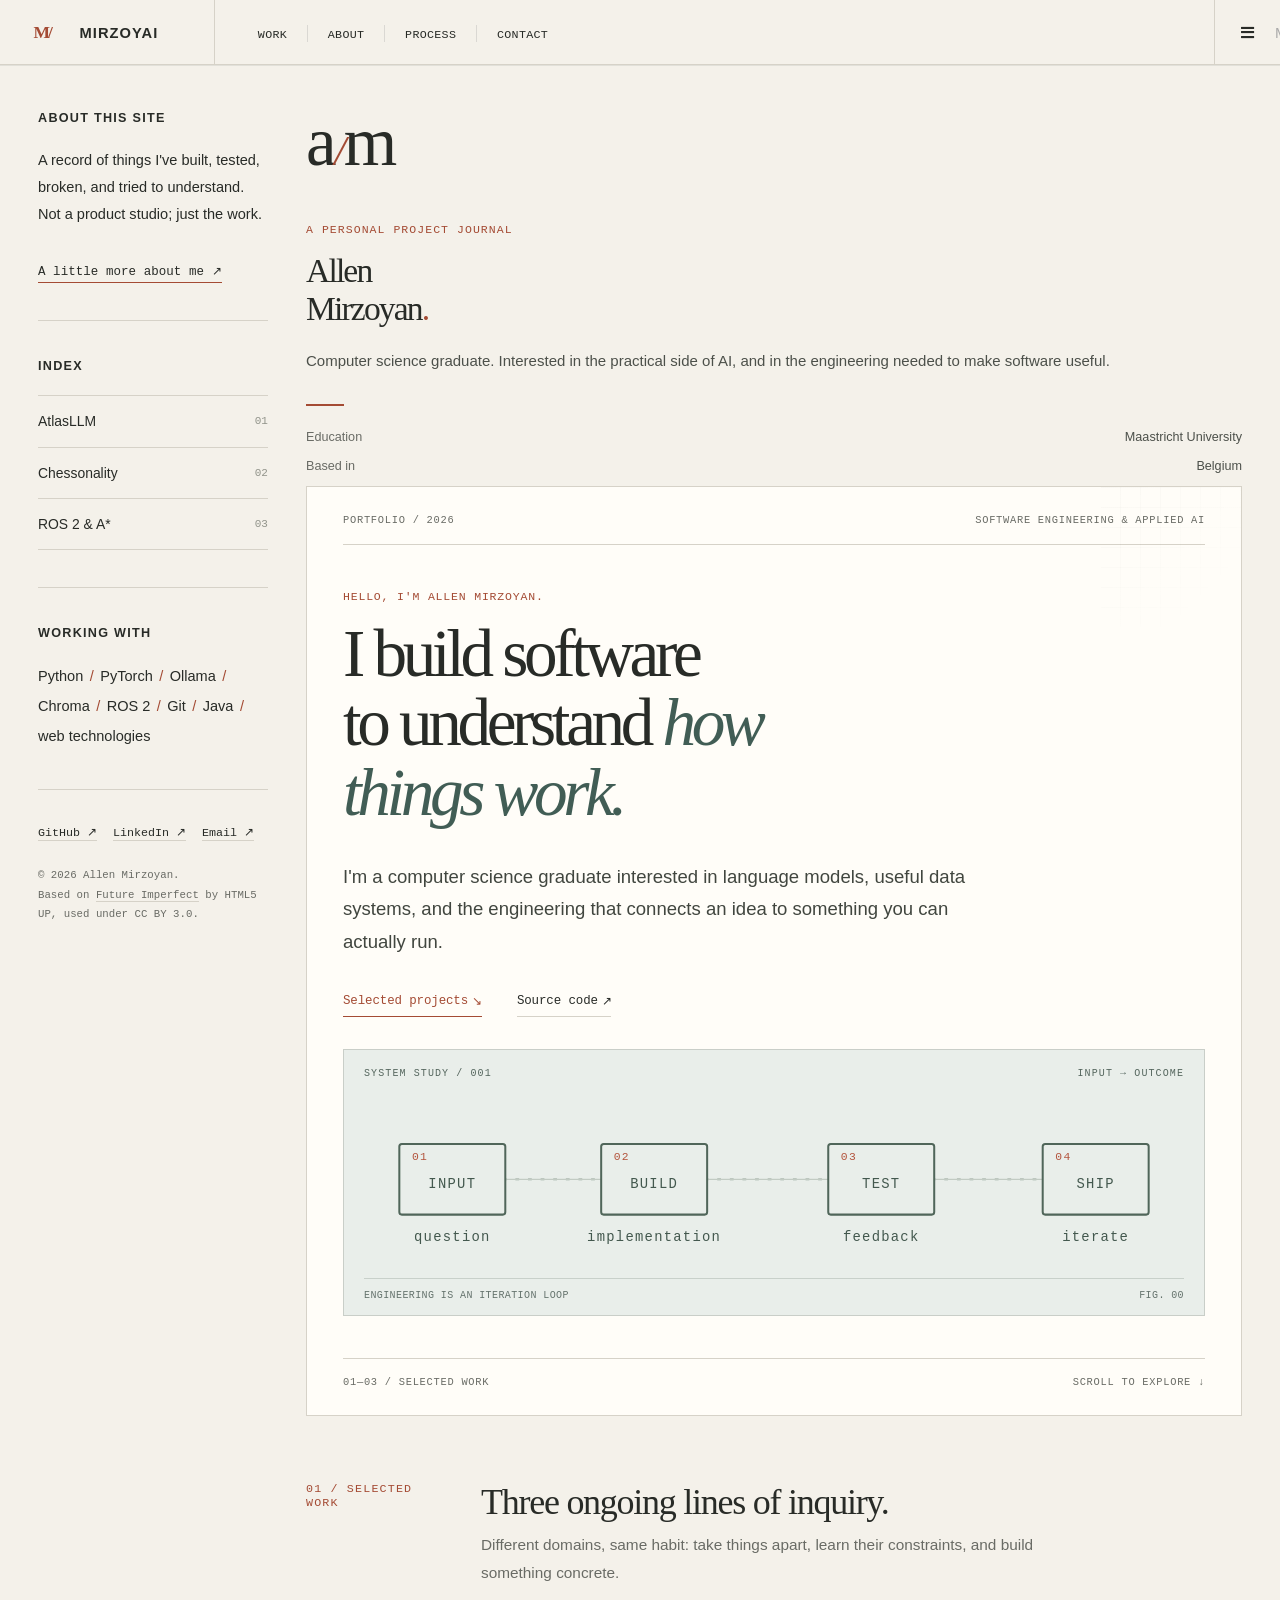
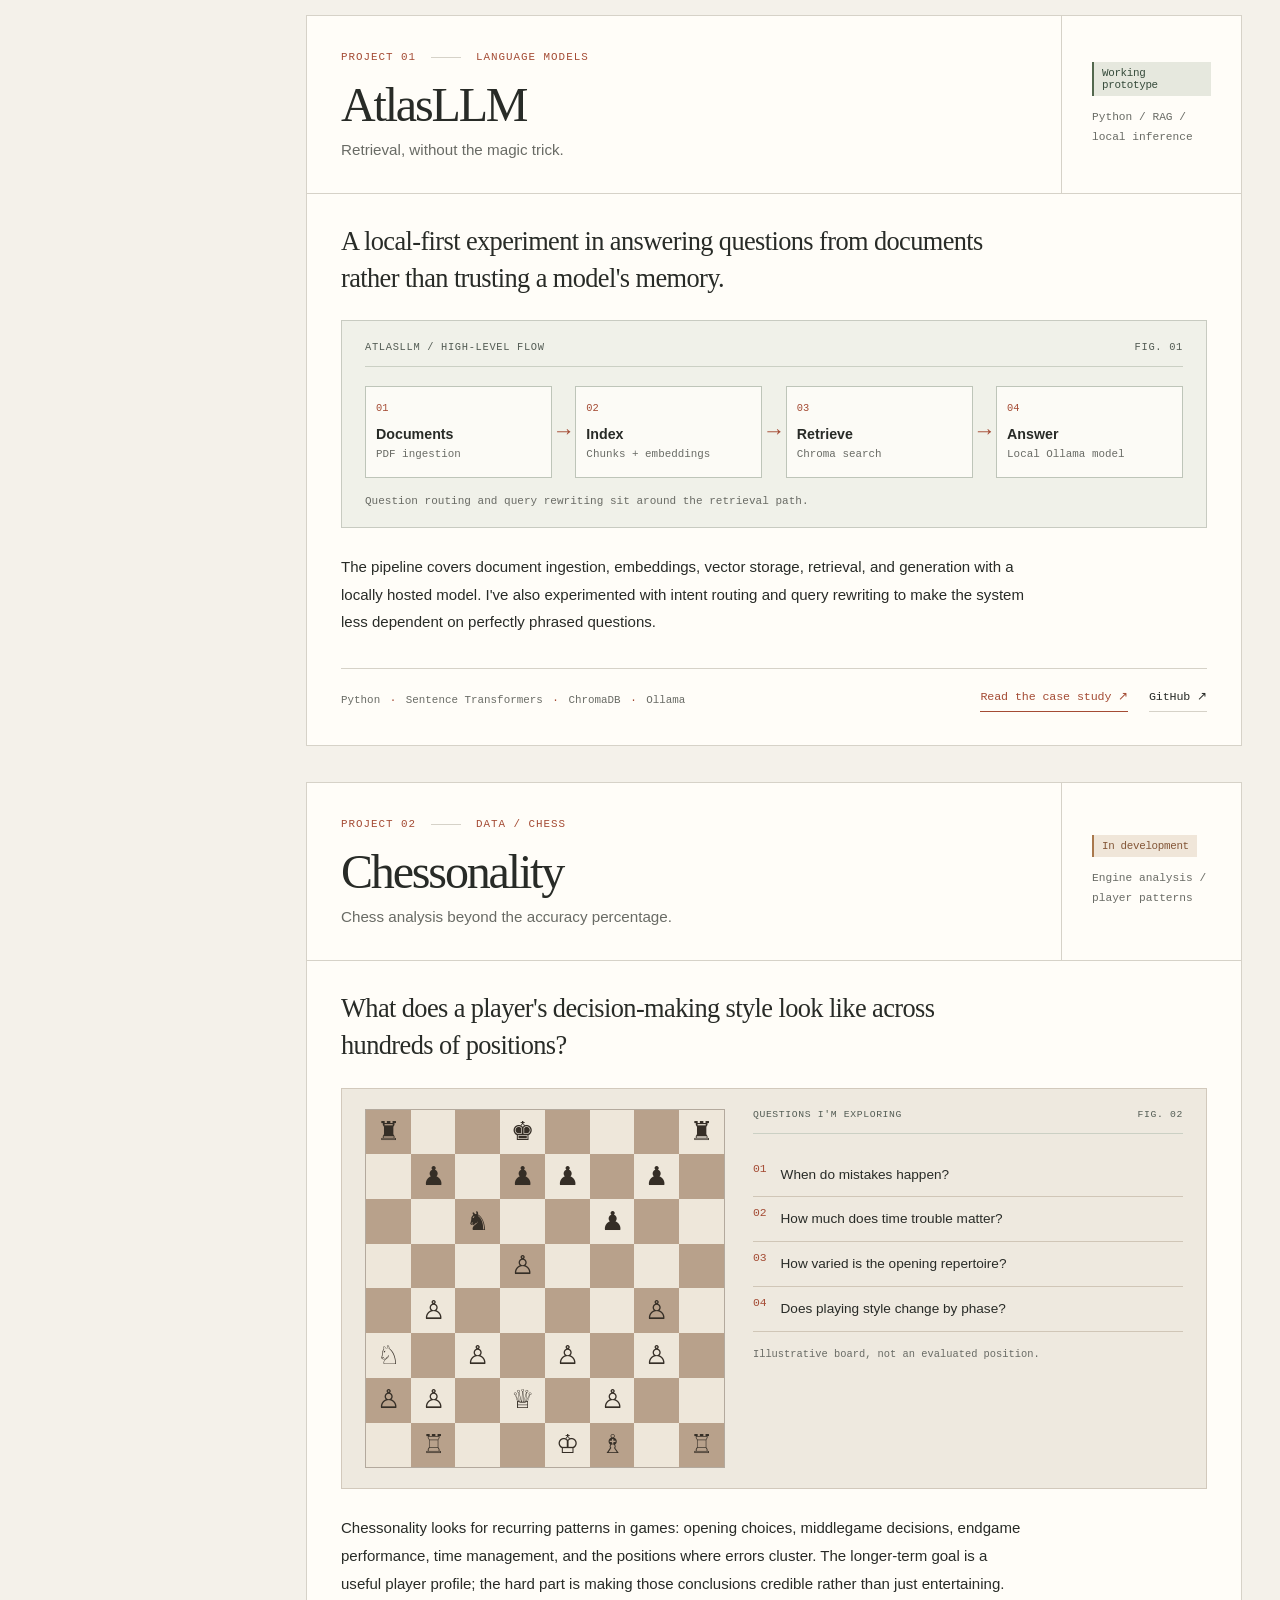
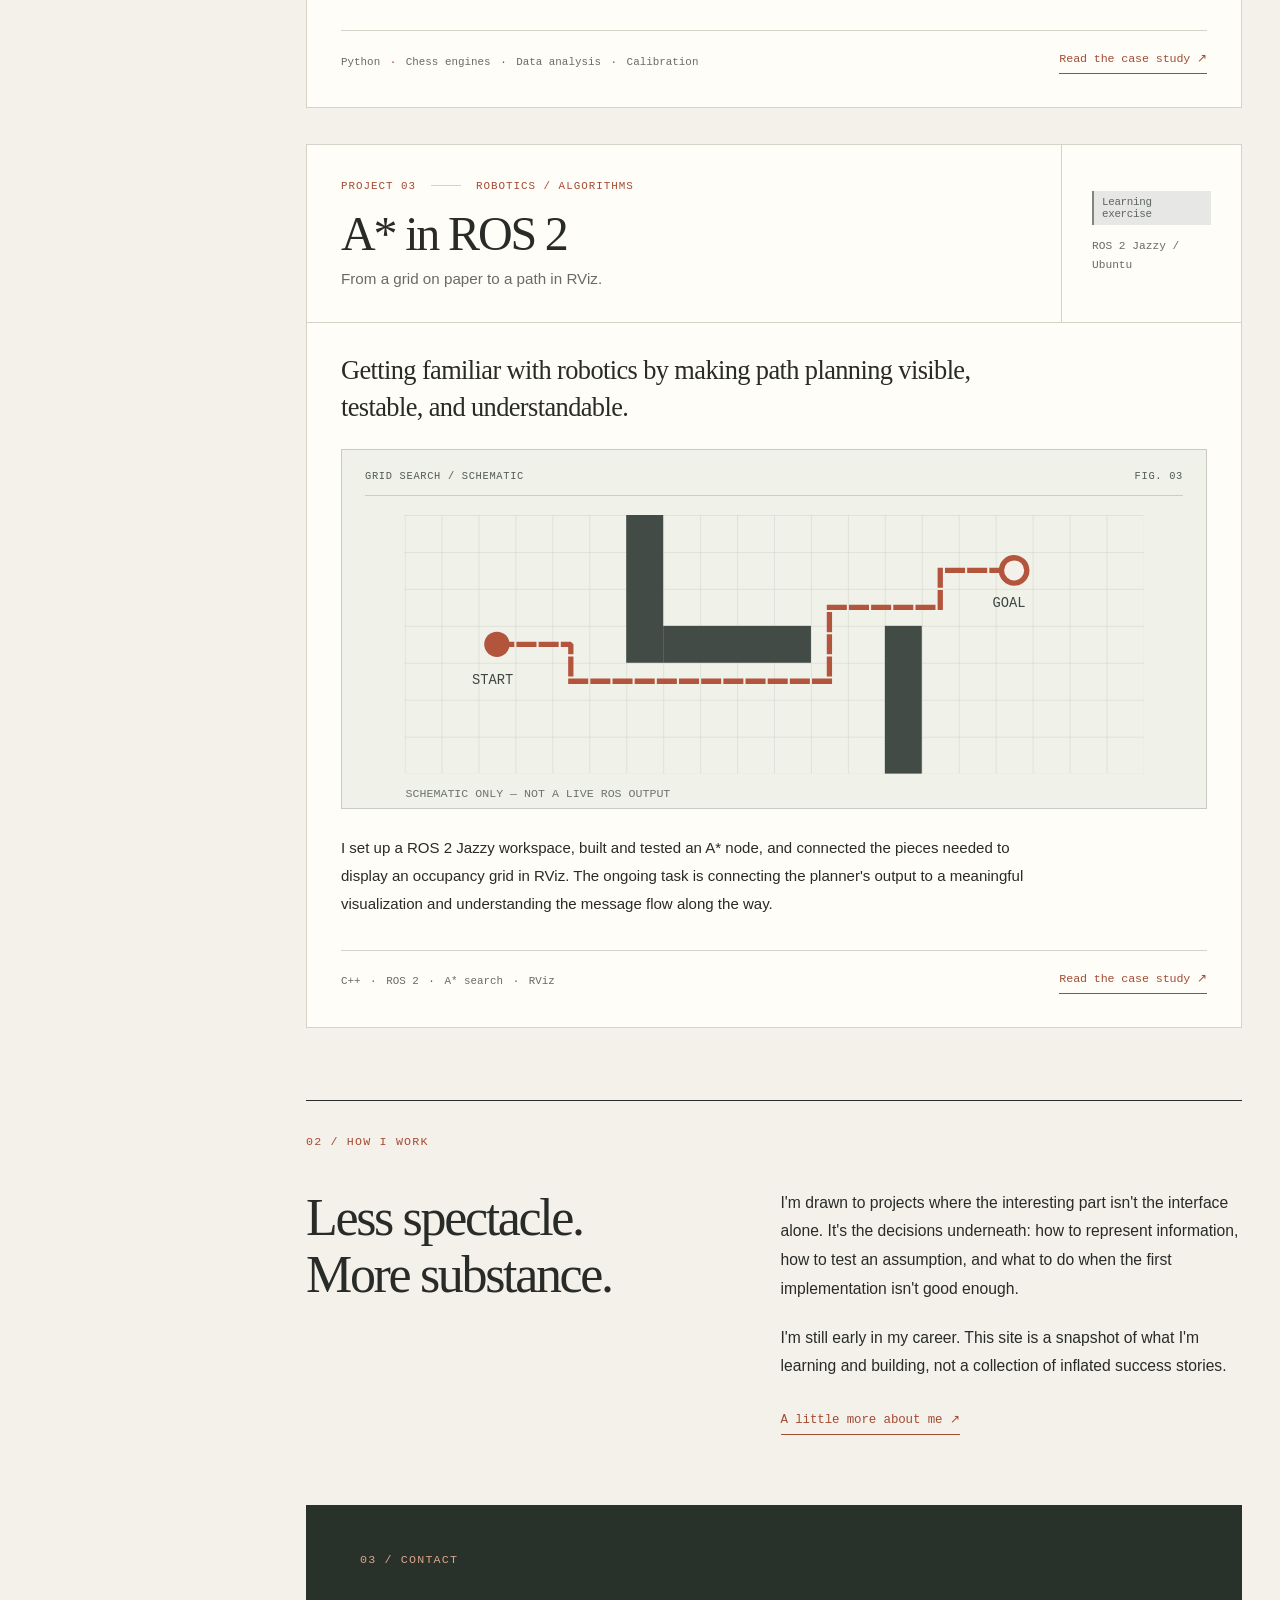
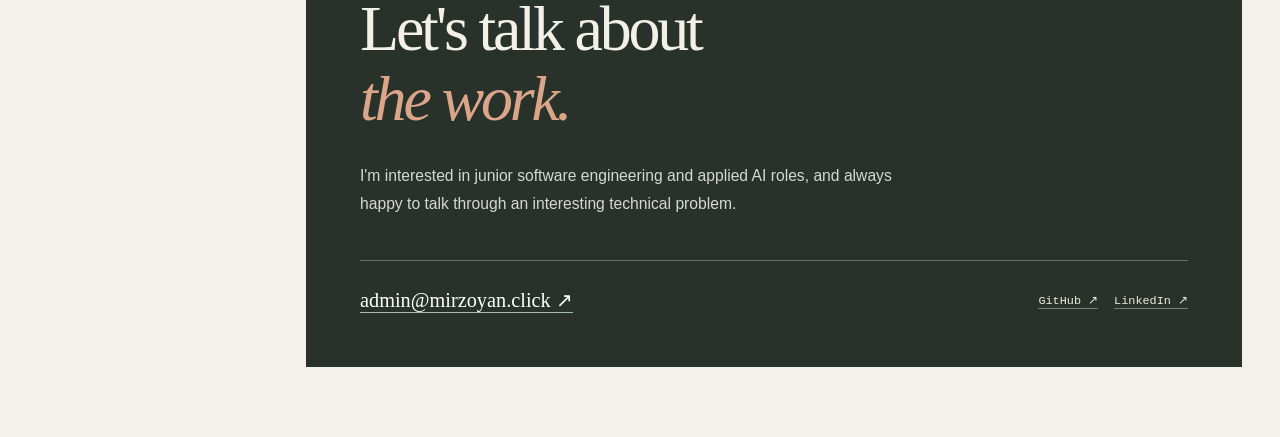
==== commit 23c1c63a: "Launch MirzoyAI interactive portfolio" ====
--- a/index.html
+++ b/index.html
@@ -1,640 +1,112 @@
-<!DOCTYPE HTML>
-<!--
-	Future Imperfect by HTML5 UP
-	html5up.net | @ajlkn
-	Free for personal and commercial use under the CCA 3.0 license (html5up.net/license)
--->
-<html>
-	<head>
-		<title>Future Imperfect by HTML5 UP</title>
-		<meta charset="utf-8" />
-		<meta name="viewport" content="width=device-width, initial-scale=1, user-scalable=no" />
-		<link rel="stylesheet" href="assets/css/main.css" />
-	</head>
-	<body class="is-preload">
+    <!doctype html>
+    <!-- Future Imperfect by HTML5 UP | html5up.net | CC BY 3.0; adapted for mirzoyan.click -->
+    <html lang="en">
+    <head>
+      <meta charset="utf-8">
+      <meta name="viewport" content="width=device-width, initial-scale=1">
+      <meta name="color-scheme" content="light">
+      <meta name="description" content="Allen Mirzoyan — computer science graduate building local LLM applications, chess analytics, and software systems.">
+      <meta name="theme-color" content="#f4f1ea">
+      <title>Allen Mirzoyan — Software Engineering &amp; Applied AI</title>
+      <link rel="icon" href="images/favicon.svg" type="image/svg+xml">
+      <link rel="stylesheet" href="assets/css/main.css">
+      <link rel="stylesheet" href="assets/css/editorial.css">
+      <link rel="stylesheet" href="assets/css/motion.css">
+    </head>
+    <body class="is-preload ">
+      <a class="skip-link" href="#main">Skip to content</a>
+      <header id="header">
+        <h1><a href="index.html" aria-label="MirzoyAI homepage"><span class="header-mark">M/</span> MIRZOYAI</a></h1>
+        <nav class="links" aria-label="Main navigation"><ul><li><a href="index.html#work">Work</a></li><li><a href="single.html">About</a></li><li><a href="index.html#approach">Process</a></li><li><a href="index.html#contact">Contact</a></li></ul></nav>
+        <nav class="main" aria-label="More navigation"><ul><li class="menu"><a class="fa-bars" href="#menu" aria-label="Open menu">Menu</a></li></ul></nav>
+      </header>
+      <section id="menu" aria-label="Site menu"><section><ul class="links"><li><a href="index.html#work"><h3>Work</h3><p>The projects, with details</p></a></li><li><a href="single.html"><h3>About</h3><p>Background and interests</p></a></li><li><a href="index.html#approach"><h3>Process</h3><p>How I work</p></a></li><li><a href="index.html#contact"><h3>Contact</h3><p>GitHub, LinkedIn, email</p></a></li></ul></section><section><ul class="actions stacked"><li><a class="button large fit" href="https://github.com/lyosha777" target="_blank" rel="noopener noreferrer">View GitHub</a></li></ul></section></section>
+      <div id="wrapper">
+        <main id="main">
+<section class="intro-lead" aria-labelledby="headline">
+  <div class="lead-topline"><span>Portfolio / 2026</span><span>Software engineering &amp; applied AI</span></div>
+  <p class="overline">Hello, I'm Allen Mirzoyan.</p>
+  <h2 id="headline">I build software<br>to understand <em>how<br>things work.</em></h2>
+  <p class="lead-summary">I'm a computer science graduate interested in language models, useful data systems, and the engineering that connects an idea to something you can actually run.</p>
+  <div class="lead-cta"><a href="#work" class="editorial-link">Selected projects <span aria-hidden="true">↘</span></a><a href="https://github.com/lyosha777" target="_blank" rel="noopener noreferrer" class="editorial-link secondary">Source code <span aria-hidden="true">↗</span></a></div>
+<div class="systems-sketch" aria-label="Animated systems diagram showing four connected stages from input through processing and verification to output">
+  <div class="sketch-head"><span>System study / 001</span><span>Input → outcome</span></div>
+  <svg viewBox="0 0 650 148" role="img" aria-label="Four connected processing nodes: input, process, verify, output">
+    <path class="link-line" d="M70 70 L230 70 L410 70 L580 70" fill="none"/>
+    <path d="M70 70 L230 70 L410 70 L580 70" fill="none" stroke="#c2cbc3" stroke-width="1"/>
+    <circle class="signal" r="4" cx="0" cy="0"/>
+    <g class="node-group"><rect class="node" x="28" y="42" width="84" height="56" rx="2"/><text class="node-index" x="38" y="55">01</text><text x="70" y="77" text-anchor="middle">INPUT</text></g>
+    <g class="node-group"><rect class="node" x="188" y="42" width="84" height="56" rx="2"/><text class="node-index" x="198" y="55">02</text><text x="230" y="77" text-anchor="middle">BUILD</text></g>
+    <g class="node-group"><rect class="node" x="368" y="42" width="84" height="56" rx="2"/><text class="node-index" x="378" y="55">03</text><text x="410" y="77" text-anchor="middle">TEST</text></g>
+    <g class="node-group"><rect class="node" x="538" y="42" width="84" height="56" rx="2"/><text class="node-index" x="548" y="55">04</text><text x="580" y="77" text-anchor="middle">SHIP</text></g>
+    <text x="70" y="119" text-anchor="middle">question</text><text x="230" y="119" text-anchor="middle">implementation</text><text x="410" y="119" text-anchor="middle">feedback</text><text x="580" y="119" text-anchor="middle">iterate</text>
+  </svg><div class="sketch-foot"><span>ENGINEERING IS AN ITERATION LOOP</span><span>FIG. 00</span></div>
+</div>
+  <div class="lead-bottom"><span>01—03 / Selected work</span><span>Scroll to explore ↓</span></div>
+</section>
+<section class="section-intro" id="work"><p class="section-id">01 / SELECTED WORK</p><div><h2>Three ongoing lines of inquiry.</h2><p>Different domains, same habit: take things apart, learn their constraints, and build something concrete.</p></div></section>
 
-		<!-- Wrapper -->
-			<div id="wrapper">
+<article class="project post" id="atlasllm" aria-labelledby="atlas-heading">
+  <header><div class="title"><p class="project-counter">PROJECT 01 <span class="counter-rule"></span> LANGUAGE MODELS</p><h2 id="atlas-heading">AtlasLLM</h2><p>Retrieval, without the magic trick.</p></div><div class="meta"><span class="project-status">Working prototype</span><span class="meta-note">Python / RAG / local inference</span></div></header>
+  <div class="project-body"><p class="project-deck">A local-first experiment in answering questions from documents rather than trusting a model's memory.</p>
+   <div class="artifact artifact-pipeline" aria-label="AtlasLLM pipeline from documents through chunking and embeddings, Chroma retrieval, and a local language model">
+     <div class="artifact-top"><span>ATLASLLM / HIGH-LEVEL FLOW</span><span>FIG. 01</span></div>
+     <div class="pipeline"><div><b>01</b><strong>Documents</strong><small>PDF ingestion</small></div><span class="pipe-arrow">→</span><div><b>02</b><strong>Index</strong><small>Chunks + embeddings</small></div><span class="pipe-arrow">→</span><div><b>03</b><strong>Retrieve</strong><small>Chroma search</small></div><span class="pipe-arrow">→</span><div><b>04</b><strong>Answer</strong><small>Local Ollama model</small></div></div>
+     <p>Question routing and query rewriting sit around the retrieval path.</p>
+   </div>
+   <p>The pipeline covers document ingestion, embeddings, vector storage, retrieval, and generation with a locally hosted model. I've also experimented with intent routing and query rewriting to make the system less dependent on perfectly phrased questions.</p>
+   <div class="project-bottom"><div class="project-tags">Python <span>·</span> Sentence Transformers <span>·</span> ChromaDB <span>·</span> Ollama</div><div class="project-links"><a class="editorial-link" href="projects/atlasllm.html">Read the case study ↗</a><a class="editorial-link secondary" href="https://github.com/lyosha777/AtlasLLM" target="_blank" rel="noopener noreferrer">GitHub ↗</a></div></div>
+  </div>
+</article>
 
-				<!-- Header -->
-					<header id="header">
-						<h1><a href="index.html">Future Imperfect</a></h1>
-						<nav class="links">
-							<ul>
-								<li><a href="#">Lorem</a></li>
-								<li><a href="#">Ipsum</a></li>
-								<li><a href="#">Feugiat</a></li>
-								<li><a href="#">Tempus</a></li>
-								<li><a href="#">Adipiscing</a></li>
-							</ul>
-						</nav>
-						<nav class="main">
-							<ul>
-								<li class="search">
-									<a class="fa-search" href="#search">Search</a>
-									<form id="search" method="get" action="#">
-										<input type="text" name="query" placeholder="Search" />
-									</form>
-								</li>
-								<li class="menu">
-									<a class="fa-bars" href="#menu">Menu</a>
-								</li>
-							</ul>
-						</nav>
-					</header>
+<article class="project post" id="chessonality" aria-labelledby="chess-heading">
+  <header><div class="title"><p class="project-counter">PROJECT 02 <span class="counter-rule"></span> DATA / CHESS</p><h2 id="chess-heading">Chessonality</h2><p>Chess analysis beyond the accuracy percentage.</p></div><div class="meta"><span class="project-status status-wip">In development</span><span class="meta-note">Engine analysis / player patterns</span></div></header>
+  <div class="project-body"><p class="project-deck">What does a player's decision-making style look like across hundreds of positions?</p>
+  <div class="artifact artifact-chess" aria-label="Diagrammatic chessboard and a sample list of analysis dimensions, not a real player's results">
+     <div class="chess-board" aria-hidden="true"><div class="chess-square dark">♜</div><div class="chess-square"></div><div class="chess-square dark"></div><div class="chess-square">♚</div><div class="chess-square dark"></div><div class="chess-square"></div><div class="chess-square dark"></div><div class="chess-square">♜</div><div class="chess-square"></div><div class="chess-square dark">♟</div><div class="chess-square"></div><div class="chess-square dark">♟</div><div class="chess-square">♟</div><div class="chess-square dark"></div><div class="chess-square">♟</div><div class="chess-square dark"></div><div class="chess-square dark"></div><div class="chess-square"></div><div class="chess-square dark">♞</div><div class="chess-square"></div><div class="chess-square dark"></div><div class="chess-square">♟</div><div class="chess-square dark"></div><div class="chess-square"></div><div class="chess-square"></div><div class="chess-square dark"></div><div class="chess-square"></div><div class="chess-square dark">♙</div><div class="chess-square"></div><div class="chess-square dark"></div><div class="chess-square"></div><div class="chess-square dark"></div><div class="chess-square dark"></div><div class="chess-square">♙</div><div class="chess-square dark"></div><div class="chess-square"></div><div class="chess-square dark"></div><div class="chess-square"></div><div class="chess-square dark">♙</div><div class="chess-square"></div><div class="chess-square">♘</div><div class="chess-square dark"></div><div class="chess-square">♙</div><div class="chess-square dark"></div><div class="chess-square">♙</div><div class="chess-square dark"></div><div class="chess-square">♙</div><div class="chess-square dark"></div><div class="chess-square dark">♙</div><div class="chess-square">♙</div><div class="chess-square dark"></div><div class="chess-square">♕</div><div class="chess-square dark"></div><div class="chess-square">♙</div><div class="chess-square dark"></div><div class="chess-square"></div><div class="chess-square"></div><div class="chess-square dark">♖</div><div class="chess-square"></div><div class="chess-square dark"></div><div class="chess-square">♔</div><div class="chess-square dark">♗</div><div class="chess-square"></div><div class="chess-square dark">♖</div></div>
+     <div class="chess-notes"><div class="artifact-top"><span>QUESTIONS I'M EXPLORING</span><span>FIG. 02</span></div><ul><li><span>01</span> When do mistakes happen?</li><li><span>02</span> How much does time trouble matter?</li><li><span>03</span> How varied is the opening repertoire?</li><li><span>04</span> Does playing style change by phase?</li></ul><p>Illustrative board, not an evaluated position.</p></div>
+   </div>
+   <p>Chessonality looks for recurring patterns in games: opening choices, middlegame decisions, endgame performance, time management, and the positions where errors cluster. The longer-term goal is a useful player profile; the hard part is making those conclusions credible rather than just entertaining.</p>
+   <div class="project-bottom"><div class="project-tags">Python <span>·</span> Chess engines <span>·</span> Data analysis <span>·</span> Calibration</div><div class="project-links"><a class="editorial-link" href="projects/chessonality.html">Read the case study ↗</a></div></div>
+  </div>
+</article>
 
-				<!-- Menu -->
-					<section id="menu">
+<article class="project post" id="ros2" aria-labelledby="ros-heading">
+  <header><div class="title"><p class="project-counter">PROJECT 03 <span class="counter-rule"></span> ROBOTICS / ALGORITHMS</p><h2 id="ros-heading">A* in ROS 2</h2><p>From a grid on paper to a path in RViz.</p></div><div class="meta"><span class="project-status status-study">Learning exercise</span><span class="meta-note">ROS 2 Jazzy / Ubuntu</span></div></header>
+  <div class="project-body"><p class="project-deck">Getting familiar with robotics by making path planning visible, testable, and understandable.</p>
+   <div class="artifact artifact-path" aria-label="Illustration of a grid-based path from start to target around walls">
+    <div class="artifact-top"><span>GRID SEARCH / SCHEMATIC</span><span>FIG. 03</span></div>
+    <svg role="img" aria-label="Start and goal connected by a path avoiding an obstacle wall" viewBox="0 0 700 270" xmlns="http://www.w3.org/2000/svg">
+     <defs><pattern id="grid-p" width="35" height="35" patternUnits="userSpaceOnUse"><path d="M35 0H0V35" fill="none" stroke="#d2d4cc" stroke-width="1"/></pattern></defs>
+     <rect x="0" y="0" width="700" height="245" fill="url(#grid-p)"/>
+     <g fill="#424b46"><rect x="210" y="0" width="35" height="140"/><rect x="245" y="105" width="140" height="35"/><rect x="455" y="105" width="35" height="140"/></g>
+     <polyline points="87.5,122.5 122.5,122.5 157.5,122.5 157.5,157.5 192.5,157.5 227.5,157.5 262.5,157.5 297.5,157.5 332.5,157.5 367.5,157.5 402.5,157.5 402.5,87.5 437.5,87.5 472.5,87.5 507.5,87.5 507.5,52.5 542.5,52.5 577.5,52.5" fill="none" stroke="#b3543d" stroke-width="5" stroke-linejoin="bevel" stroke-linecap="square"/>
+     <circle cx="87.5" cy="122.5" r="12" fill="#b3543d"/><circle cx="577.5" cy="52.5" r="12" fill="#f4f1ea" stroke="#b3543d" stroke-width="5"/>
+     <text x="64" y="160" font-family="monospace" font-size="13" fill="#3e4641">START</text><text x="557" y="87" font-family="monospace" font-size="13" fill="#3e4641">GOAL</text>
+     <text x="1" y="267" font-family="monospace" font-size="11" fill="#6d736f">SCHEMATIC ONLY — NOT A LIVE ROS OUTPUT</text>
+    </svg>
+   </div>
+   <p>I set up a ROS 2 Jazzy workspace, built and tested an A* node, and connected the pieces needed to display an occupancy grid in RViz. The ongoing task is connecting the planner's output to a meaningful visualization and understanding the message flow along the way.</p>
+   <div class="project-bottom"><div class="project-tags">C++ <span>·</span> ROS 2 <span>·</span> A* search <span>·</span> RViz</div><div class="project-links"><a class="editorial-link" href="projects/ros2.html">Read the case study ↗</a></div></div>
+  </div>
+</article>
 
-						<!-- Search -->
-							<section>
-								<form class="search" method="get" action="#">
-									<input type="text" name="query" placeholder="Search" />
-								</form>
-							</section>
-
-						<!-- Links -->
-							<section>
-								<ul class="links">
-									<li>
-										<a href="#">
-											<h3>Lorem ipsum</h3>
-											<p>Feugiat tempus veroeros dolor</p>
-										</a>
-									</li>
-									<li>
-										<a href="#">
-											<h3>Dolor sit amet</h3>
-											<p>Sed vitae justo condimentum</p>
-										</a>
-									</li>
-									<li>
-										<a href="#">
-											<h3>Feugiat veroeros</h3>
-											<p>Phasellus sed ultricies mi congue</p>
-										</a>
-									</li>
-									<li>
-										<a href="#">
-											<h3>Etiam sed consequat</h3>
-											<p>Porta lectus amet ultricies</p>
-										</a>
-									</li>
-								</ul>
-							</section>
-
-						<!-- Actions -->
-							<section>
-								<ul class="actions stacked">
-									<li><a href="#" class="button large fit">Log In</a></li>
-								</ul>
-							</section>
-
-					</section>
-
-				<!-- Main -->
-					<div id="main">
-
-						<!-- Post -->
-							<article class="post">
-								<header>
-									<div class="title">
-										<h2><a href="single.html">Magna sed adipiscing</a></h2>
-										<p>Lorem ipsum dolor amet nullam consequat etiam feugiat</p>
-									</div>
-									<div class="meta">
-										<time class="published" datetime="2015-11-01">November 1, 2015</time>
-										<a href="#" class="author"><span class="name">Jane Doe</span><img src="images/avatar.jpg" alt="" /></a>
-									</div>
-								</header>
-								<a href="single.html" class="image featured"><img src="images/pic01.jpg" alt="" /></a>
-								<p>Mauris neque quam, fermentum ut nisl vitae, convallis maximus nisl. Sed mattis nunc id lorem euismod placerat. Vivamus porttitor magna enim, ac accumsan tortor cursus at. Phasellus sed ultricies mi non congue ullam corper. Praesent tincidunt sed tellus ut rutrum. Sed vitae justo condimentum, porta lectus vitae, ultricies congue gravida diam non fringilla.</p>
-								<footer>
-									<ul class="actions">
-										<li><a href="single.html" class="button large">Continue Reading</a></li>
-									</ul>
-									<ul class="stats">
-										<li><a href="#">General</a></li>
-										<li><a href="#" class="icon solid fa-heart">28</a></li>
-										<li><a href="#" class="icon solid fa-comment">128</a></li>
-									</ul>
-								</footer>
-							</article>
-
-						<!-- Post -->
-							<article class="post">
-								<header>
-									<div class="title">
-										<h2><a href="single.html">Ultricies sed magna euismod enim vitae gravida</a></h2>
-										<p>Lorem ipsum dolor amet nullam consequat etiam feugiat</p>
-									</div>
-									<div class="meta">
-										<time class="published" datetime="2015-10-25">October 25, 2015</time>
-										<a href="#" class="author"><span class="name">Jane Doe</span><img src="images/avatar.jpg" alt="" /></a>
-									</div>
-								</header>
-								<a href="single.html" class="image featured"><img src="images/pic02.jpg" alt="" /></a>
-								<p>Mauris neque quam, fermentum ut nisl vitae, convallis maximus nisl. Sed mattis nunc id lorem euismod placerat. Vivamus porttitor magna enim, ac accumsan tortor cursus at. Phasellus sed ultricies mi non congue ullam corper.</p>
-								<footer>
-									<ul class="actions">
-										<li><a href="single.html" class="button large">Continue Reading</a></li>
-									</ul>
-									<ul class="stats">
-										<li><a href="#">General</a></li>
-										<li><a href="#" class="icon solid fa-heart">28</a></li>
-										<li><a href="#" class="icon solid fa-comment">128</a></li>
-									</ul>
-								</footer>
-							</article>
-
-						<!-- Post -->
-							<article class="post">
-								<header>
-									<div class="title">
-										<h2><a href="single.html">Euismod et accumsan</a></h2>
-										<p>Lorem ipsum dolor amet nullam consequat etiam feugiat</p>
-									</div>
-									<div class="meta">
-										<time class="published" datetime="2015-10-22">October 22, 2015</time>
-										<a href="#" class="author"><span class="name">Jane Doe</span><img src="images/avatar.jpg" alt="" /></a>
-									</div>
-								</header>
-								<a href="single.html" class="image featured"><img src="images/pic03.jpg" alt="" /></a>
-								<p>Mauris neque quam, fermentum ut nisl vitae, convallis maximus nisl. Sed mattis nunc id lorem euismod placerat. Vivamus porttitor magna enim, ac accumsan tortor cursus at. Phasellus sed ultricies mi non congue ullam corper. Praesent tincidunt sed tellus ut rutrum. Sed vitae justo condimentum, porta lectus vitae, ultricies congue gravida diam non fringilla. Cras vehicula tellus eu ligula viverra, ac fringilla turpis suscipit. Quisque vestibulum rhoncus ligula.</p>
-								<footer>
-									<ul class="actions">
-										<li><a href="single.html" class="button large">Continue Reading</a></li>
-									</ul>
-									<ul class="stats">
-										<li><a href="#">General</a></li>
-										<li><a href="#" class="icon solid fa-heart">28</a></li>
-										<li><a href="#" class="icon solid fa-comment">128</a></li>
-									</ul>
-								</footer>
-							</article>
-
-						<!-- Post -->
-						<!--
-							<article class="post">
-								<header>
-									<div class="title">
-										<h2><a href="#">Elements</a></h2>
-										<p>Lorem ipsum dolor amet nullam consequat etiam feugiat</p>
-									</div>
-									<div class="meta">
-										<time class="published" datetime="2015-10-18">October 18, 2015</time>
-										<a href="#" class="author"><span class="name">Jane Doe</span><img src="images/avatar.jpg" alt="" /></a>
-									</div>
-								</header>
-
-								<section>
-									<h3>Text</h3>
-									<p>This is <b>bold</b> and this is <strong>strong</strong>. This is <i>italic</i> and this is <em>emphasized</em>.
-									This is <sup>superscript</sup> text and this is <sub>subscript</sub> text.
-									This is <u>underlined</u> and this is code: <code>for (;;) { ... }</code>. Finally, <a href="#">this is a link</a>.</p>
-									<hr />
-									<p>Nunc lacinia ante nunc ac lobortis. Interdum adipiscing gravida odio porttitor sem non mi integer non faucibus ornare mi ut ante amet placerat aliquet. Volutpat eu sed ante lacinia sapien lorem accumsan varius montes viverra nibh in adipiscing blandit tempus accumsan.</p>
-									<hr />
-									<h2>Heading Level 2</h2>
-									<h3>Heading Level 3</h3>
-									<h4>Heading Level 4</h4>
-									<hr />
-									<h4>Blockquote</h4>
-									<blockquote>Fringilla nisl. Donec accumsan interdum nisi, quis tincidunt felis sagittis eget tempus euismod. Vestibulum ante ipsum primis in faucibus vestibulum. Blandit adipiscing eu felis iaculis volutpat ac adipiscing accumsan faucibus. Vestibulum ante ipsum primis in faucibus lorem ipsum dolor sit amet nullam adipiscing eu felis.</blockquote>
-									<h4>Preformatted</h4>
-									<pre><code>i = 0;
-
-while (!deck.isInOrder()) {
-  print 'Iteration ' + i;
-  deck.shuffle();
-  i++;
-}
-
-print 'It took ' + i + ' iterations to sort the deck.';</code></pre>
-								</section>
-
-								<section>
-									<h3>Lists</h3>
-									<div class="row">
-										<div class="col-6 col-12-medium">
-											<h4>Unordered</h4>
-											<ul>
-												<li>Dolor pulvinar etiam.</li>
-												<li>Sagittis adipiscing.</li>
-												<li>Felis enim feugiat.</li>
-											</ul>
-											<h4>Alternate</h4>
-											<ul class="alt">
-												<li>Dolor pulvinar etiam.</li>
-												<li>Sagittis adipiscing.</li>
-												<li>Felis enim feugiat.</li>
-											</ul>
-										</div>
-										<div class="col-6 col-12-medium">
-											<h4>Ordered</h4>
-											<ol>
-												<li>Dolor pulvinar etiam.</li>
-												<li>Etiam vel felis viverra.</li>
-												<li>Felis enim feugiat.</li>
-												<li>Dolor pulvinar etiam.</li>
-												<li>Etiam vel felis lorem.</li>
-												<li>Felis enim et feugiat.</li>
-											</ol>
-											<h4>Icons</h4>
-											<ul class="icons">
-												<li><a href="#" class="icon brands fa-twitter"><span class="label">Twitter</span></a></li>
-												<li><a href="#" class="icon brands fa-facebook-f"><span class="label">Facebook</span></a></li>
-												<li><a href="#" class="icon brands fa-instagram"><span class="label">Instagram</span></a></li>
-												<li><a href="#" class="icon brands fa-github"><span class="label">Github</span></a></li>
-											</ul>
-										</div>
-									</div>
-									<h3>Actions</h3>
-									<div class="row">
-										<div class="col-6 col-12-medium">
-											<ul class="actions">
-												<li><a href="#" class="button">Default</a></li>
-												<li><a href="#" class="button">Default</a></li>
-												<li><a href="#" class="button">Default</a></li>
-											</ul>
-											<ul class="actions small">
-												<li><a href="#" class="button small">Small</a></li>
-												<li><a href="#" class="button small">Small</a></li>
-												<li><a href="#" class="button small">Small</a></li>
-											</ul>
-											<ul class="actions stacked">
-												<li><a href="#" class="button">Default</a></li>
-												<li><a href="#" class="button">Default</a></li>
-												<li><a href="#" class="button">Default</a></li>
-											</ul>
-											<ul class="actions stacked">
-												<li><a href="#" class="button small">Small</a></li>
-												<li><a href="#" class="button small">Small</a></li>
-												<li><a href="#" class="button small">Small</a></li>
-											</ul>
-										</div>
-										<div class="col-6 col-12-medium">
-											<ul class="actions stacked">
-												<li><a href="#" class="button fit">Default</a></li>
-												<li><a href="#" class="button fit">Default</a></li>
-											</ul>
-											<ul class="actions stacked">
-												<li><a href="#" class="button small fit">Small</a></li>
-												<li><a href="#" class="button small fit">Small</a></li>
-											</ul>
-										</div>
-									</div>
-								</section>
-
-								<section>
-									<h3>Table</h3>
-									<h4>Default</h4>
-									<div class="table-wrapper">
-										<table>
-											<thead>
-												<tr>
-													<th>Name</th>
-													<th>Description</th>
-													<th>Price</th>
-												</tr>
-											</thead>
-											<tbody>
-												<tr>
-													<td>Item One</td>
-													<td>Ante turpis integer aliquet porttitor.</td>
-													<td>29.99</td>
-												</tr>
-												<tr>
-													<td>Item Two</td>
-													<td>Vis ac commodo adipiscing arcu aliquet.</td>
-													<td>19.99</td>
-												</tr>
-												<tr>
-													<td>Item Three</td>
-													<td> Morbi faucibus arcu accumsan lorem.</td>
-													<td>29.99</td>
-												</tr>
-												<tr>
-													<td>Item Four</td>
-													<td>Vitae integer tempus condimentum.</td>
-													<td>19.99</td>
-												</tr>
-												<tr>
-													<td>Item Five</td>
-													<td>Ante turpis integer aliquet porttitor.</td>
-													<td>29.99</td>
-												</tr>
-											</tbody>
-											<tfoot>
-												<tr>
-													<td colspan="2"></td>
-													<td>100.00</td>
-												</tr>
-											</tfoot>
-										</table>
-									</div>
-
-									<h4>Alternate</h4>
-									<div class="table-wrapper">
-										<table class="alt">
-											<thead>
-												<tr>
-													<th>Name</th>
-													<th>Description</th>
-													<th>Price</th>
-												</tr>
-											</thead>
-											<tbody>
-												<tr>
-													<td>Item One</td>
-													<td>Ante turpis integer aliquet porttitor.</td>
-													<td>29.99</td>
-												</tr>
-												<tr>
-													<td>Item Two</td>
-													<td>Vis ac commodo adipiscing arcu aliquet.</td>
-													<td>19.99</td>
-												</tr>
-												<tr>
-													<td>Item Three</td>
-													<td> Morbi faucibus arcu accumsan lorem.</td>
-													<td>29.99</td>
-												</tr>
-												<tr>
-													<td>Item Four</td>
-													<td>Vitae integer tempus condimentum.</td>
-													<td>19.99</td>
-												</tr>
-												<tr>
-													<td>Item Five</td>
-													<td>Ante turpis integer aliquet porttitor.</td>
-													<td>29.99</td>
-												</tr>
-											</tbody>
-											<tfoot>
-												<tr>
-													<td colspan="2"></td>
-													<td>100.00</td>
-												</tr>
-											</tfoot>
-										</table>
-									</div>
-								</section>
-
-								<section>
-									<h3>Buttons</h3>
-									<ul class="actions">
-										<li><a href="#" class="button large">Large</a></li>
-										<li><a href="#" class="button">Default</a></li>
-										<li><a href="#" class="button small">Small</a></li>
-									</ul>
-									<ul class="actions fit">
-										<li><a href="#" class="button fit">Fit</a></li>
-										<li><a href="#" class="button fit">Fit</a></li>
-										<li><a href="#" class="button fit">Fit</a></li>
-									</ul>
-									<ul class="actions fit small">
-										<li><a href="#" class="button fit small">Fit + Small</a></li>
-										<li><a href="#" class="button fit small">Fit + Small</a></li>
-										<li><a href="#" class="button fit small">Fit + Small</a></li>
-									</ul>
-									<ul class="actions">
-										<li><a href="#" class="button icon solid fa-download">Icon</a></li>
-										<li><a href="#" class="button icon solid fa-upload">Icon</a></li>
-										<li><a href="#" class="button icon solid fa-save">Icon</a></li>
-									</ul>
-									<ul class="actions">
-										<li><span class="button disabled">Disabled</span></li>
-										<li><span class="button disabled icon solid fa-download">Disabled</span></li>
-									</ul>
-								</section>
-
-								<section>
-									<h3>Form</h3>
-									<form method="post" action="#">
-										<div class="row gtr-uniform">
-											<div class="col-6 col-12-xsmall">
-												<input type="text" name="demo-name" id="demo-name" value="" placeholder="Name" />
-											</div>
-											<div class="col-6 col-12-xsmall">
-												<input type="email" name="demo-email" id="demo-email" value="" placeholder="Email" />
-											</div>
-											<div class="col-12">
-												<select name="demo-category" id="demo-category">
-													<option value="">- Category -</option>
-													<option value="1">Manufacturing</option>
-													<option value="1">Shipping</option>
-													<option value="1">Administration</option>
-													<option value="1">Human Resources</option>
-												</select>
-											</div>
-											<div class="col-4 col-12-small">
-												<input type="radio" id="demo-priority-low" name="demo-priority" checked>
-												<label for="demo-priority-low">Low</label>
-											</div>
-											<div class="col-4 col-12-small">
-												<input type="radio" id="demo-priority-normal" name="demo-priority">
-												<label for="demo-priority-normal">Normal</label>
-											</div>
-											<div class="col-4 col-12-small">
-												<input type="radio" id="demo-priority-high" name="demo-priority">
-												<label for="demo-priority-high">High</label>
-											</div>
-											<div class="col-6 col-12-small">
-												<input type="checkbox" id="demo-copy" name="demo-copy">
-												<label for="demo-copy">Email me a copy</label>
-											</div>
-											<div class="col-6 col-12-small">
-												<input type="checkbox" id="demo-human" name="demo-human" checked>
-												<label for="demo-human">Not a robot</label>
-											</div>
-											<div class="col-12">
-												<textarea name="demo-message" id="demo-message" placeholder="Enter your message" rows="6"></textarea>
-											</div>
-											<div class="col-12">
-												<ul class="actions">
-													<li><input type="submit" value="Send Message" /></li>
-													<li><input type="reset" value="Reset" /></li>
-												</ul>
-											</div>
-										</div>
-									</form>
-								</section>
-
-								<section>
-									<h3>Image</h3>
-									<h4>Fit</h4>
-									<div class="box alt">
-										<div class="row gtr-uniform">
-											<div class="col-12"><span class="image fit"><img src="images/pic02.jpg" alt="" /></span></div>
-											<div class="col-4"><span class="image fit"><img src="images/pic04.jpg" alt="" /></span></div>
-											<div class="col-4"><span class="image fit"><img src="images/pic05.jpg" alt="" /></span></div>
-											<div class="col-4"><span class="image fit"><img src="images/pic06.jpg" alt="" /></span></div>
-											<div class="col-4"><span class="image fit"><img src="images/pic06.jpg" alt="" /></span></div>
-											<div class="col-4"><span class="image fit"><img src="images/pic04.jpg" alt="" /></span></div>
-											<div class="col-4"><span class="image fit"><img src="images/pic05.jpg" alt="" /></span></div>
-											<div class="col-4"><span class="image fit"><img src="images/pic05.jpg" alt="" /></span></div>
-											<div class="col-4"><span class="image fit"><img src="images/pic06.jpg" alt="" /></span></div>
-											<div class="col-4"><span class="image fit"><img src="images/pic04.jpg" alt="" /></span></div>
-										</div>
-									</div>
-									<h4>Left &amp; Right</h4>
-									<p><span class="image left"><img src="images/pic07.jpg" alt="" /></span>Fringilla nisl. Donec accumsan interdum nisi, quis tincidunt felis sagittis eget. tempus euismod. Vestibulum ante ipsum primis in faucibus vestibulum. Blandit adipiscing eu felis iaculis volutpat ac adipiscing accumsan eu faucibus. Integer ac pellentesque praesent tincidunt felis sagittis eget. tempus euismod. Vestibulum ante ipsum primis in faucibus vestibulum. Blandit adipiscing eu felis iaculis volutpat ac adipiscing accumsan eu faucibus. Integer ac pellentesque praesent. Donec accumsan interdum nisi, quis tincidunt felis sagittis eget. tempus euismod. Vestibulum ante ipsum primis in faucibus vestibulum. Blandit adipiscing eu felis iaculis volutpat ac adipiscing accumsan eu faucibus. Integer ac pellentesque praesent tincidunt felis sagittis eget. tempus euismod. Vestibulum ante ipsum primis in faucibus vestibulum. Blandit adipiscing eu felis iaculis volutpat ac adipiscing accumsan eu faucibus. Integer ac pellentesque praesent. Blandit adipiscing eu felis iaculis volutpat ac adipiscing accumsan eu faucibus. Integer ac pellentesque praesent tincidunt felis sagittis eget. tempus euismod. Vestibulum ante ipsum primis in faucibus vestibulum. Blandit adipiscing eu felis iaculis volutpat ac adipiscing accumsan eu faucibus. Integer ac pellentesque praesent.</p>
-									<p><span class="image right"><img src="images/pic04.jpg" alt="" /></span>Fringilla nisl. Donec accumsan interdum nisi, quis tincidunt felis sagittis eget. tempus euismod. Vestibulum ante ipsum primis in faucibus vestibulum. Blandit adipiscing eu felis iaculis volutpat ac adipiscing accumsan eu faucibus. Integer ac pellentesque praesent tincidunt felis sagittis eget. tempus euismod. Vestibulum ante ipsum primis in faucibus vestibulum. Blandit adipiscing eu felis iaculis volutpat ac adipiscing accumsan eu faucibus. Integer ac pellentesque praesent. Donec accumsan interdum nisi, quis tincidunt felis sagittis eget. tempus euismod. Vestibulum ante ipsum primis in faucibus vestibulum. Blandit adipiscing eu felis iaculis volutpat ac adipiscing accumsan eu faucibus. Integer ac pellentesque praesent tincidunt felis sagittis eget. tempus euismod. Vestibulum ante ipsum primis in faucibus vestibulum. Blandit adipiscing eu felis iaculis volutpat ac adipiscing accumsan eu faucibus. Integer ac pellentesque praesent. Blandit adipiscing eu felis iaculis volutpat ac adipiscing accumsan eu faucibus. Integer ac pellentesque praesent tincidunt felis sagittis eget. tempus euismod. Vestibulum ante ipsum primis in faucibus vestibulum. Blandit adipiscing eu felis iaculis volutpat ac adipiscing accumsan eu faucibus. Integer ac pellentesque praesent.</p>
-								</section>
-
-							</article>
-						-->
-
-						<!-- Pagination -->
-							<ul class="actions pagination">
-								<li><a href="" class="disabled button large previous">Previous Page</a></li>
-								<li><a href="#" class="button large next">Next Page</a></li>
-							</ul>
-
-					</div>
-
-				<!-- Sidebar -->
-					<section id="sidebar">
-
-						<!-- Intro -->
-							<section id="intro">
-								<a href="#" class="logo"><img src="images/logo.jpg" alt="" /></a>
-								<header>
-									<h2>Future Imperfect</h2>
-									<p>Another fine responsive site template by <a href="http://html5up.net">HTML5 UP</a></p>
-								</header>
-							</section>
-
-						<!-- Mini Posts -->
-							<section>
-								<div class="mini-posts">
-
-									<!-- Mini Post -->
-										<article class="mini-post">
-											<header>
-												<h3><a href="single.html">Vitae sed condimentum</a></h3>
-												<time class="published" datetime="2015-10-20">October 20, 2015</time>
-												<a href="#" class="author"><img src="images/avatar.jpg" alt="" /></a>
-											</header>
-											<a href="single.html" class="image"><img src="images/pic04.jpg" alt="" /></a>
-										</article>
-
-									<!-- Mini Post -->
-										<article class="mini-post">
-											<header>
-												<h3><a href="single.html">Rutrum neque accumsan</a></h3>
-												<time class="published" datetime="2015-10-19">October 19, 2015</time>
-												<a href="#" class="author"><img src="images/avatar.jpg" alt="" /></a>
-											</header>
-											<a href="single.html" class="image"><img src="images/pic05.jpg" alt="" /></a>
-										</article>
-
-									<!-- Mini Post -->
-										<article class="mini-post">
-											<header>
-												<h3><a href="single.html">Odio congue mattis</a></h3>
-												<time class="published" datetime="2015-10-18">October 18, 2015</time>
-												<a href="#" class="author"><img src="images/avatar.jpg" alt="" /></a>
-											</header>
-											<a href="single.html" class="image"><img src="images/pic06.jpg" alt="" /></a>
-										</article>
-
-									<!-- Mini Post -->
-										<article class="mini-post">
-											<header>
-												<h3><a href="single.html">Enim nisl veroeros</a></h3>
-												<time class="published" datetime="2015-10-17">October 17, 2015</time>
-												<a href="#" class="author"><img src="images/avatar.jpg" alt="" /></a>
-											</header>
-											<a href="single.html" class="image"><img src="images/pic07.jpg" alt="" /></a>
-										</article>
-
-								</div>
-							</section>
-
-						<!-- Posts List -->
-							<section>
-								<ul class="posts">
-									<li>
-										<article>
-											<header>
-												<h3><a href="single.html">Lorem ipsum fermentum ut nisl vitae</a></h3>
-												<time class="published" datetime="2015-10-20">October 20, 2015</time>
-											</header>
-											<a href="single.html" class="image"><img src="images/pic08.jpg" alt="" /></a>
-										</article>
-									</li>
-									<li>
-										<article>
-											<header>
-												<h3><a href="single.html">Convallis maximus nisl mattis nunc id lorem</a></h3>
-												<time class="published" datetime="2015-10-15">October 15, 2015</time>
-											</header>
-											<a href="single.html" class="image"><img src="images/pic09.jpg" alt="" /></a>
-										</article>
-									</li>
-									<li>
-										<article>
-											<header>
-												<h3><a href="single.html">Euismod amet placerat vivamus porttitor</a></h3>
-												<time class="published" datetime="2015-10-10">October 10, 2015</time>
-											</header>
-											<a href="single.html" class="image"><img src="images/pic10.jpg" alt="" /></a>
-										</article>
-									</li>
-									<li>
-										<article>
-											<header>
-												<h3><a href="single.html">Magna enim accumsan tortor cursus ultricies</a></h3>
-												<time class="published" datetime="2015-10-08">October 8, 2015</time>
-											</header>
-											<a href="single.html" class="image"><img src="images/pic11.jpg" alt="" /></a>
-										</article>
-									</li>
-									<li>
-										<article>
-											<header>
-												<h3><a href="single.html">Congue ullam corper lorem ipsum dolor</a></h3>
-												<time class="published" datetime="2015-10-06">October 7, 2015</time>
-											</header>
-											<a href="single.html" class="image"><img src="images/pic12.jpg" alt="" /></a>
-										</article>
-									</li>
-								</ul>
-							</section>
-
-						<!-- About -->
-							<section class="blurb">
-								<h2>About</h2>
-								<p>Mauris neque quam, fermentum ut nisl vitae, convallis maximus nisl. Sed mattis nunc id lorem euismod amet placerat. Vivamus porttitor magna enim, ac accumsan tortor cursus at phasellus sed ultricies.</p>
-								<ul class="actions">
-									<li><a href="#" class="button">Learn More</a></li>
-								</ul>
-							</section>
-
-						<!-- Footer -->
-							<section id="footer">
-								<ul class="icons">
-									<li><a href="#" class="icon brands fa-twitter"><span class="label">Twitter</span></a></li>
-									<li><a href="#" class="icon brands fa-facebook-f"><span class="label">Facebook</span></a></li>
-									<li><a href="#" class="icon brands fa-instagram"><span class="label">Instagram</span></a></li>
-									<li><a href="#" class="icon solid fa-rss"><span class="label">RSS</span></a></li>
-									<li><a href="#" class="icon solid fa-envelope"><span class="label">Email</span></a></li>
-								</ul>
-								<p class="copyright">&copy; Untitled. Design: <a href="http://html5up.net">HTML5 UP</a>. Images: <a href="http://unsplash.com">Unsplash</a>.</p>
-							</section>
-
-					</section>
-
-			</div>
-
-		<!-- Scripts -->
-			<script src="assets/js/jquery.min.js"></script>
-			<script src="assets/js/browser.min.js"></script>
-			<script src="assets/js/breakpoints.min.js"></script>
-			<script src="assets/js/util.js"></script>
-			<script src="assets/js/main.js"></script>
-
-	</body>
-</html>+<section class="approach-section" id="approach"><p class="section-id">02 / HOW I WORK</p><div class="approach-columns"><h2>Less spectacle.<br>More substance.</h2><div><p>I'm drawn to projects where the interesting part isn't the interface alone. It's the decisions underneath: how to represent information, how to test an assumption, and what to do when the first implementation isn't good enough.</p><p>I'm still early in my career. This site is a snapshot of what I'm learning and building, not a collection of inflated success stories.</p><a class="editorial-link" href="single.html">A little more about me ↗</a></div></div></section>
+<section class="contact-section" id="contact"><p class="section-id">03 / CONTACT</p><h2>Let's talk about<br><em>the work.</em></h2><p>I'm interested in junior software engineering and applied AI roles, and always happy to talk through an interesting technical problem.</p><div class="contact-actions"><a href="mailto:admin@mirzoyan.click" class="email-large">admin@mirzoyan.click ↗</a><div><a href="https://github.com/lyosha777" rel="noopener noreferrer" target="_blank">GitHub ↗</a><a href="https://www.linkedin.com/in/allen-mirzoyan-853b9729a/" rel="noopener noreferrer" target="_blank">LinkedIn ↗</a></div></div></section>
+</main>
+        <section id="sidebar" aria-label="About Allen">
+      <section id="intro" class="intro-custom"><div class="monogram" aria-hidden="true">a<span>/</span>m</div><p class="eyebrow">A personal project journal</p><h2>Allen<br>Mirzoyan<span class="period">.</span></h2><p>Computer science graduate. Interested in the practical side of AI, and in the engineering needed to make software useful.</p><div class="side-rule"></div><p class="small-line"><span>Education</span>Maastricht University</p><p class="small-line"><span>Based in</span>Belgium</p></section>
+      <section class="blurb" id="sidebar-about"><h2>About this site</h2><p>A record of things I've built, tested, broken, and tried to understand. Not a product studio; just the work.</p><a class="text-link" href="single.html">A little more about me <span aria-hidden="true">↗</span></a></section>
+      <section class="sidebar-index"><h2>Index</h2><ol><li><a href="index.html#atlasllm">AtlasLLM <span>01</span></a></li><li><a href="index.html#chessonality">Chessonality <span>02</span></a></li><li><a href="index.html#ros2">ROS 2 &amp; A* <span>03</span></a></li></ol></section>
+      <section class="blurb"><h2>Working with</h2><p class="tool-list">Python <span>/</span> PyTorch <span>/</span> Ollama <span>/</span> Chroma <span>/</span> ROS 2 <span>/</span> Git <span>/</span> Java <span>/</span> web technologies</p></section>
+      <section id="footer" class="site-footer"><div class="foot-links"><a href="https://github.com/lyosha777" target="_blank" rel="noopener noreferrer">GitHub ↗</a><a href="https://www.linkedin.com/in/allen-mirzoyan-853b9729a/" target="_blank" rel="noopener noreferrer">LinkedIn ↗</a><a href="mailto:admin@mirzoyan.click">Email ↗</a></div><p>© 2026 Allen Mirzoyan.<br>Based on <a href="https://html5up.net/future-imperfect" target="_blank" rel="noopener noreferrer">Future Imperfect</a> by HTML5 UP, used under CC BY 3.0.</p></section>
+    </section>
+      </div>
+      <script src="assets/js/jquery.min.js"></script>
+      <script src="assets/js/browser.min.js"></script>
+      <script src="assets/js/breakpoints.min.js"></script>
+      <script src="assets/js/util.js"></script>
+      <script src="assets/js/main.js"></script>
+      <script defer src="assets/js/motion.js"></script>
+</body>
+    </html>
--- a/assets/css/editorial.css
+++ b/assets/css/editorial.css
@@ -0,0 +1,234 @@
+/* MirzoyAI — editorial direction for HTML5 UP Future Imperfect.
+   No gradients, blobs, glass cards, decorative motion, or external fonts. */
+:root {
+  --paper: #f4f1ea;
+  --sheet: #fffdf8;
+  --ink: #282b27;
+  --muted: #696b65;
+  --faint: #92948b;
+  --line: #d6d2c8;
+  --warmline: #e9e5db;
+  --accent: #a44b34;
+  --accent-hover: #7d3525;
+  --green: #48564a;
+  --serif: Georgia, 'Times New Roman', serif;
+  --sans: Arial, Helvetica, sans-serif;
+  --mono: 'Courier New', Courier, monospace;
+}
+html { scroll-behavior: smooth; scroll-padding-top: 5.25rem; }
+body, input, select, textarea { font-family: var(--sans); font-size: 15px; color: var(--ink); }
+body { background: var(--paper); line-height: 1.75; }
+a { color: inherit; border-bottom: 1px solid var(--line); transition: color .12s ease, border-color .12s ease; }
+a:hover, a:focus-visible { color: var(--accent-hover) !important; border-color: var(--accent); }
+a:focus-visible, button:focus-visible { outline: 2px solid var(--accent); outline-offset: 5px; }
+h1,h2,h3,h4,h5,h6 { font-family: var(--sans); font-weight: 600; letter-spacing: -.03em; text-transform: none; color: var(--ink); }
+p { line-height: 1.83; }
+::selection { background: #e9c5ad; color: var(--ink); }
+.skip-link { position: absolute; top: -6rem; left: 1rem; z-index: 20000; padding: .4rem .8rem; background: var(--ink); color: var(--sheet); }
+.skip-link:focus { top: .7rem; color: var(--sheet) !important; }
+
+/* The original header/menu still work, but aren't allowed to set the visual tone. */
+#header { height: 65px; line-height: 65px; background: var(--paper); border-bottom: 1px solid var(--line); }
+#header h1 { padding: 0 2.1rem; font-family: var(--sans); font-size: 1em; font-weight: 700; letter-spacing: .07em; }
+#header h1 a { font-size: .98em; }
+.header-mark { font: bold 1.19em var(--serif); letter-spacing: -.12em; color: var(--accent); margin-right: 1.35em; }
+#header .links { border-left: 1px solid var(--line); }
+#header .links ul li { margin-left: 0; padding-left: 0; }
+#header .links ul li a { font-family: var(--mono); font-weight: 400; font-size: .78em; letter-spacing: .025em; padding: 0 1.7em; text-transform: uppercase; color: var(--ink); }
+#header .main { border-left: 1px solid var(--line); }
+#header .main > ul > li { border-left: 0; }
+#header .main > ul > li > a { width: 65px; }
+#header .main > ul > li > a:before { color: var(--ink); }
+#menu { background: var(--paper); border-color: var(--line); }
+#menu > * { border-color: var(--line); }
+#menu .links > li, #menu .links { border-color: var(--line); }
+#menu .links > li a h3 { font-family: var(--sans); font-size: .9em; letter-spacing: .01em; }
+#menu .links > li a p { font-family: var(--sans); font-size: .85em; letter-spacing: normal; }
+.button { border-color: var(--ink) !important; font-family: var(--mono); font-size: .7em; letter-spacing: .04em; box-shadow: none; border-radius: 0; color: var(--ink) !important; }
+.button:hover { border-color: var(--accent) !important; color: var(--accent) !important; }
+
+/* Future Imperfect's reversed flex layout becomes an asymmetrical editorial page. */
+#wrapper { max-width: 1460px; width: 100%; padding: 72px 65px 100px; gap: 65px; flex-direction: row-reverse; align-items: flex-start; }
+#main { flex: 1 1 0; width: 0; min-width: 0; }
+#sidebar { width: 265px; min-width: 265px; margin: 0; flex: 0 0 265px; }
+#sidebar > * { border-top: 1px solid var(--line); margin: 37px 0 0; padding: 35px 0 0; }
+#sidebar > :first-child { margin: 0; padding: 0; border: none; }
+#sidebar h2 { font-size: .79rem; letter-spacing: .1em; font-weight: 700; text-transform: uppercase; margin-bottom: 1.15rem; }
+#sidebar p { font-size: .91rem; line-height: 1.85; }
+#intro { text-align: left; margin: 0; }
+#intro .monogram { font-family: var(--serif); font-size: 4.3rem; line-height: 1; letter-spacing: -.12em; font-weight: 400; margin-bottom: 2.9rem; }
+#intro .monogram span { color: var(--accent); font-size: .62em; font-style: italic; margin: 0 .14em; }
+#intro .eyebrow { font: .72rem var(--mono); color: var(--accent); letter-spacing: .09em; text-transform: uppercase; margin-bottom: 1rem; }
+#intro h2 { font-family: var(--serif); font-size: 2.1rem; font-weight: normal; text-transform: none; letter-spacing: -.055em; line-height: 1.13; margin-bottom: 1.2rem; }
+.period { color: var(--accent); }
+#intro > p:not(.eyebrow) { color: #4c504a; }
+#intro .side-rule { width: 38px; height: 2px; background: var(--accent); margin: 27px 0 22px; }
+#intro .small-line { display: flex; justify-content: space-between; gap: 15px; font-size: .79rem; margin-bottom: .65rem; line-height: 1.45; }
+#intro .small-line span { color: var(--muted); }
+.text-link { font: .78rem var(--mono); letter-spacing: .005em; text-decoration: none; border-bottom-color: var(--accent); padding-bottom: .22rem; }
+#sidebar .sidebar-index ol { list-style: none; margin: 0; padding: 0; }
+#sidebar .sidebar-index li { padding: 0; border-bottom: 1px solid var(--line); }
+#sidebar .sidebar-index li:first-child { border-top: 1px solid var(--line); }
+#sidebar .sidebar-index li a { display: flex; justify-content: space-between; align-items: center; padding: 13px 0; font-size: .87rem; border-bottom: none; }
+#sidebar .sidebar-index li a span { font: .69rem var(--mono); color: var(--faint); }
+#sidebar .tool-list { line-height: 2.05; }
+#sidebar .tool-list span { color: var(--accent); margin: 0 .15rem; }
+#sidebar .site-footer .foot-links { display: flex; flex-wrap: wrap; gap: .65rem 1rem; margin-bottom: 1.55rem; }
+#sidebar .site-footer .foot-links a { font: .73rem var(--mono); }
+#sidebar .site-footer p { font: .67rem/1.85 var(--mono); color: var(--muted); }
+
+/* Lead: simple typographic design, with its size earned by actual content. */
+.intro-lead { background: var(--sheet); border: 1px solid var(--line); padding: 31px 55px 30px; margin-bottom: 66px; }
+.lead-topline, .lead-bottom { display: flex; justify-content: space-between; flex-wrap: wrap; gap: .5rem 1rem; font: .65rem var(--mono); letter-spacing: .07em; text-transform: uppercase; color: var(--muted); }
+.lead-topline { border-bottom: 1px solid var(--line); padding-bottom: 18px; }
+.lead-bottom { border-top: 1px solid var(--line); padding-top: 17px; margin-top: 65px; }
+.overline { margin: 62px 0 1rem; font: .72rem var(--mono); letter-spacing: .07em; text-transform: uppercase; color: var(--accent); }
+.intro-lead h2 { font: normal clamp(3.2rem, 5.5vw, 6rem)/1.065 var(--serif); letter-spacing: -.055em; text-transform: none; margin: 0 0 2.1rem; color: var(--ink); }
+.intro-lead h2 em { font-style: italic; color: var(--green); }
+.lead-summary { font-size: 1.16rem; line-height: 1.75; max-width: 660px; margin: 0; color: #41463f; }
+.lead-cta { display: flex; flex-wrap: wrap; gap: 1.2rem 2.2rem; margin-top: 35px; }
+.editorial-link { font: .78rem var(--mono); letter-spacing: -.01em; border-bottom: 1px solid var(--accent); padding-bottom: 7px; display: inline-flex; gap: .5em; text-decoration: none; color: var(--accent); }
+.editorial-link.secondary { color: var(--ink); border-color: var(--line); }
+.editorial-link:hover { color: var(--accent-hover) !important; }
+.section-id { font: .73rem var(--mono); color: var(--accent); letter-spacing: .1em; text-transform: uppercase; margin: 0; }
+.section-intro { display: grid; grid-template-columns: 145px 1fr; gap: 30px; align-items: start; margin-bottom: 28px; }
+.section-intro h2 { font: normal 2.25rem/1.16 var(--serif); letter-spacing: -.035em; margin-bottom: .45rem; }
+.section-intro p:not(.section-id) { font-size: .96rem; color: var(--muted); margin: 0; max-width: 560px; }
+
+/* Work reads like detailed entries in a technical publication. */
+.project.post { background: var(--sheet); border: 1px solid var(--line); padding: 0; margin: 0 0 36px; }
+.project.post > header { display: flex; margin: 0; left: 0; width: 100%; border-bottom: 1px solid var(--line); }
+.project.post > header .title { padding: 39px 45px 35px; min-width: 0; }
+.project.post > header .title h2 { font: normal 3rem/1.04 var(--serif); letter-spacing: -.045em; text-transform: none; margin: 17px 0 11px; }
+.project.post > header .title p:last-child { font: .95rem var(--sans); letter-spacing: 0; text-transform: none; color: var(--muted); margin: 0; }
+.project-counter { font: .68rem var(--mono); letter-spacing: .09em; color: var(--accent); text-transform: uppercase; display: flex; align-items: center; gap: 15px; margin: 0; }
+.counter-rule { display: inline-block; width: 30px; height: 1px; background: var(--line); }
+.project.post > header .meta { display: flex; flex-direction: column; align-items: flex-start; justify-content: center; gap: 12px; padding: 30px; text-align: left; min-width: 180px; width: 180px; border-left: 1px solid var(--line); }
+.project.post > header .meta > * { margin: 0; }
+.project-status { background: #e6e8de; color: #364b3b; border-left: 2px solid #53684e; display: inline-block; font: .68rem var(--mono); letter-spacing: -.03em; padding: 5px 8px; }
+.project-status.status-wip { background: #f0e6d9; color: #835637; border-color: #a9784c; }
+.project-status.status-study { background: #e7e8e6; color: #5e655e; border-color: #7e867d; }
+.meta-note { font: .7rem/1.75 var(--mono); color: var(--muted); }
+.project-body { padding: 33px 45px 37px; }
+.project-deck { font: normal 1.65rem/1.39 var(--serif); letter-spacing: -.023em; max-width: 690px; margin-bottom: 23px; }
+.project-body > p:not(.project-deck) { font-size: .94rem; line-height: 1.85; margin: 24px 0 32px; max-width: 690px; }
+.artifact { border: 1px solid #c8cbc1; background: #f0f1e9; padding: 20px 23px; margin: 24px 0 25px; overflow: hidden; }
+.artifact-top { display: flex; justify-content: space-between; gap: .5rem; font: .65rem var(--mono); letter-spacing: .065em; color: #535c54; border-bottom: 1px solid #cbd0c4; padding-bottom: 13px; margin-bottom: 19px; }
+.artifact-pipeline .pipeline { display: flex; align-items: center; justify-content: space-between; gap: 5px; }
+.pipeline > div { flex: 1; min-width: 0; background: #fcfbf6; border: 1px solid #bec5b9; padding: 15px 10px 14px; }
+.pipeline b { font: .65rem var(--mono); display: block; margin-bottom: 12px; color: var(--accent); }
+.pipeline strong { font: 600 .89rem var(--sans); display: block; color: var(--ink); }
+.pipeline small { font: .68rem/1.4 var(--mono); display: block; color: var(--muted); margin-top: 5px; }
+.pipe-arrow { font: 1.4rem var(--mono); color: var(--accent); }
+.artifact-pipeline > p { font: .69rem var(--mono); color: var(--muted); margin: 17px 0 0; }
+.artifact-chess { display: grid; grid-template-columns: minmax(160px, 44%) 1fr; gap: 28px; background: #eee9df; border-color: #d2c9bc; }
+.chess-board { display: grid; grid-template-columns: repeat(8,1fr); aspect-ratio: 1 / 1; width: 100%; border: 1px solid #b3a99d; align-self: start; }
+.chess-square { background: #eee7da; display: grid; place-items: center; font: clamp(.8rem,2vw,1.65rem) var(--serif); line-height: 1; color: #352e26; }
+.chess-square.dark { background: #b8a18b; }
+.chess-notes .artifact-top { font-size: .61rem; }
+.chess-notes ul { margin: 0; padding: 0; list-style: none; }
+.chess-notes ul li { padding: 10px 0; border-bottom: 1px solid #d0c6b7; font-size: .85rem; display: flex; gap: 14px; }
+.chess-notes ul li span { font: .71rem var(--mono); color: var(--accent); }
+.chess-notes > p { color: var(--muted); font: .65rem/1.6 var(--mono); margin: 14px 0 0; }
+.artifact-path { padding-bottom: 8px; }
+.artifact-path svg { display: block; width: 100%; max-height: 285px; }
+.project-bottom { border-top: 1px solid var(--line); padding-top: 20px; display: flex; flex-wrap: wrap; align-items: center; justify-content: space-between; gap: 18px; }
+.project-tags { font: .68rem/1.8 var(--mono); color: var(--muted); }
+.project-tags span { color: var(--accent); margin: 0 3px; }
+.project-links { display: flex; gap: 1.3rem; flex-wrap: wrap; }
+.project-links .editorial-link { font-size: .73rem; }
+
+.approach-section { border-top: 1px solid var(--ink); padding: 34px 0 50px; margin-top: 72px; }
+.approach-columns { display: grid; grid-template-columns: minmax(0,1fr) minmax(0,1.1fr); gap: 55px; margin-top: 40px; }
+.approach-columns h2 { font: normal 3.25rem/1.1 var(--serif); letter-spacing: -.045em; }
+.approach-columns p { font-size: .98rem; margin-bottom: 1.25rem; }
+.approach-columns .editorial-link { margin-top: 10px; }
+.contact-section { background: #29312b; color: #f3f0e8; padding: 48px 54px 54px; margin-top: 20px; }
+.contact-section .section-id { color: #dba58a; }
+.contact-section h2 { color: #f3f0e8; font: normal 4rem/1.1 var(--serif); letter-spacing: -.05em; margin: 27px 0; }
+.contact-section h2 em { color: #dba58a; font-style: italic; }
+.contact-section > p:not(.section-id) { max-width: 570px; font-size: .98rem; color: #d7d8d1; }
+.contact-actions { border-top: 1px solid #667268; display: flex; flex-wrap: wrap; gap: 20px; justify-content: space-between; align-items: center; padding-top: 27px; margin-top: 41px; }
+.contact-actions .email-large { color: white; font: normal 1.27rem var(--serif); border-bottom: 1px solid #abbdaf; }
+.contact-actions a:hover { color: #f1c5ae !important; }
+.contact-actions > div { display: flex; flex-wrap: wrap; gap: 16px; }
+.contact-actions > div a { font: .74rem var(--mono); color: #eeeae0; border-bottom: 1px solid #778277; }
+
+/* About and honest engineering notes. */
+.detail-article { background: var(--sheet); border: 1px solid var(--line); padding: 45px 60px 60px; }
+.back-row { margin-bottom: 55px; }
+.back-row a { font: .76rem var(--mono); }
+.detail-article .section-id { margin-bottom: 18px; }
+.detail-article .detail-title { font: normal clamp(3.6rem,5.2vw,5rem)/1.08 var(--serif); letter-spacing: -.05em; text-transform: none; margin-bottom: 18px; }
+.detail-article .detail-title em { color: var(--green); font-style: italic; }
+.detail-article .detail-intro { font: normal 1.5rem/1.5 var(--serif); max-width: 730px; margin-bottom: 39px; }
+.detail-article .detail-rule { width: 100%; height: 1px; background: var(--line); margin: 35px 0 42px; }
+.detail-article h3 { font: normal 1.65rem var(--serif); letter-spacing: -.025em; margin: 37px 0 12px; }
+.detail-article p:not(.back-row):not(.section-id):not(.detail-intro):not(.case-links), .detail-article li { font-size: 1rem; line-height: 1.93; }
+.detail-article ul { list-style-type: square; padding-left: 1.5rem; }
+.detail-article ul li { padding-left: .4rem; margin-bottom: .5rem; }
+.detail-article code { background: #f0eee7; padding: 0 .3rem; }
+.detail-outro { border-top: 1px solid var(--line); display: flex; gap: 2rem; flex-wrap: wrap; padding-top: 24px; margin-top: 58px; }
+.case-links { margin-top: 30px; }
+
+/* Small screens: editorial columns collapse without card grids or animated reveals. */
+@media screen and (max-width: 1280px) {
+  #wrapper { display: flex; flex-direction: row-reverse; padding: 55px 38px 70px; gap: 38px; }
+  #sidebar { border: none; margin: 0; padding: 0; width: 230px; min-width: 230px; flex-basis: 230px; }
+  .intro-lead { padding: 27px 36px; }
+  .overline { margin-top: 45px; }
+  .lead-bottom { margin-top: 42px; }
+  .project.post > header .title { padding: 35px 34px; }
+  .project-body { padding: 29px 34px 33px; }
+}
+@media screen and (max-width: 1030px) {
+  #wrapper { display: block; padding: 38px 32px 70px; }
+  #main { width: 100%; }
+  #sidebar { border-top: 1px solid var(--line); padding-top: 35px; margin: 50px 0 0; width: 100%; min-width: 0; display: grid; grid-template-columns: 1fr 1fr; gap: 30px 35px; }
+  #sidebar > * { margin: 0; padding: 0; border-top: 0; }
+  #intro .monogram { margin-bottom: 1rem; }
+  #intro h2 { font-size: 1.8rem; }
+}
+@media screen and (max-width: 736px) {
+  #header { height: 58px; line-height: 58px; }
+  #header h1 { padding: 0 1.2rem; }
+  #header .main > ul > li > a { width: 58px; }
+  #wrapper { padding: 22px 16px 45px; }
+  .intro-lead { padding: 20px 23px; margin-bottom: 46px; }
+  .lead-topline { font-size: .59rem; }
+  .overline { margin-top: 36px; }
+  .intro-lead h2 { font-size: clamp(2.65rem,10.7vw,4rem); }
+  .lead-summary { font-size: 1rem; }
+  .lead-bottom { margin-top: 46px; }
+  .section-intro { display: block; }
+  .section-intro .section-id { margin-bottom: 12px; }
+  .section-intro h2 { font-size: 1.9rem; }
+  .project.post > header { display: block; }
+  .project.post > header .title { padding: 28px 25px 23px; }
+  .project.post > header .title h2 { font-size: 2.6rem; }
+  .project.post > header .meta { width: 100%; min-width: 0; display: flex; flex-direction: row; justify-content: space-between; flex-wrap: wrap; align-items: center; border-left: 0; border-top: 1px solid var(--line); padding: 13px 25px; }
+  .project-body { padding: 25px; }
+  .project-deck { font-size: 1.4rem; }
+  .artifact { padding: 14px; }
+  .pipeline { flex-wrap: wrap; }
+  .pipeline > div { flex: 1 1 40%; }
+  .pipe-arrow { display: none; }
+  .artifact-chess { gap: 17px; }
+  .chess-notes ul li { font-size: .68rem; padding: 7px 0; gap: 6px; }
+  .artifact-chess .artifact-top { display: block; }
+  .artifact-chess .artifact-top span:last-child { display: none; }
+  .project-bottom { display: block; }
+  .project-bottom .project-links { margin-top: 15px; }
+  .approach-columns { display: block; }
+  .approach-columns h2 { font-size: 2.8rem; margin-bottom: 26px; }
+  .contact-section { padding: 35px 27px; }
+  .contact-section h2 { font-size: 3.1rem; }
+  .contact-actions .email-large { font-size: 1.08rem; overflow-wrap: anywhere; }
+  .detail-article { padding: 27px 26px 38px; }
+  .detail-article .detail-title { font-size: 3.2rem; }
+  .detail-article .detail-intro { font-size: 1.3rem; }
+  #sidebar { display: block; margin-top: 43px; }
+  #sidebar > * { margin: 27px 0 0; padding: 26px 0 0; border-top: 1px solid var(--line); }
+  #sidebar > :first-child { margin: 0; padding: 0; border: 0; }
+}
+@media (prefers-reduced-motion: reduce) { html { scroll-behavior: auto; } *, *::before, *::after { transition-duration: .01ms !important; animation-duration: .01ms !important; } }
--- a/assets/css/motion.css
+++ b/assets/css/motion.css
@@ -0,0 +1,50 @@
+/* MirzoyAI / motion layer — restrained, responsive, reduced-motion friendly */
+:root{--motion-ink:#1b2526;--motion-accent:#b3543d;--motion-rule:#d4d4cd}
+html{scroll-behavior:smooth}body{cursor:default}
+#header{box-shadow:0 1px 0 rgba(22,33,34,.08)}
+#header .links a{position:relative}#header .links a:after{content:"";position:absolute;left:0;right:100%;bottom:10px;height:1px;background:var(--motion-accent);transition:right .24s ease}#header .links a:hover:after,#header .links a:focus-visible:after{right:0}
+.intro-lead{position:relative;overflow:hidden}
+.intro-lead:before{content:"";position:absolute;inset:0 0 auto auto;width:140px;height:140px;background:repeating-linear-gradient(90deg,transparent 0 19px,rgba(50,60,56,.055) 20px),repeating-linear-gradient(0deg,transparent 0 19px,rgba(50,60,56,.055) 20px);mask-image:linear-gradient(135deg,#000,transparent 80%);pointer-events:none}
+.intro-lead h2{font-size:clamp(3.25rem,5.25vw,5.65rem)!important;letter-spacing:-.065em!important;line-height:1.035!important;max-width:760px}
+.intro-lead h2 em{color:#415d55}
+.intro-lead .lead-summary{max-width:640px}
+.editorial-link{transition:color .2s ease,border-color .2s ease,transform .2s ease;display:inline-flex;gap:.3em;align-items:center}
+.editorial-link:hover,.editorial-link:focus-visible{transform:translateX(5px);color:var(--motion-accent)!important}
+.project.post{transition:box-shadow .32s ease,transform .32s ease,border-color .32s ease;will-change:auto}
+.project.post:hover{box-shadow:0 15px 38px rgba(31,38,35,.075);transform:translateY(-3px)}
+.project.post .title h2{transition:letter-spacing .25s ease,color .25s ease}
+.project.post:hover .title h2{letter-spacing:-.035em;color:#415d55}
+.artifact{position:relative;overflow:hidden;transition:border-color .3s ease,box-shadow .3s ease}
+.project.post:hover .artifact{box-shadow:inset 0 0 0 1px rgba(179,84,61,.18)}
+.artifact-pipeline .pipeline>div{transition:transform .22s ease,background-color .22s ease,border-color .22s ease}
+.artifact-pipeline .pipeline>div:hover{transform:translateY(-5px);border-color:#b3543d;background:#fffdf9}
+.chess-board .chess-square{transition:background-color .18s ease,color .18s ease,transform .18s ease}
+.chess-board .chess-square:hover{position:relative;z-index:2;transform:scale(1.12);outline:2px solid #b3543d;outline-offset:-2px}
+.artifact-path svg polyline{stroke-dasharray:14 7;animation:path-drift 12s linear infinite}
+@keyframes path-drift{to{stroke-dashoffset:-210}}
+.sidebar-index a{transition:padding-left .22s ease,color .22s ease}
+.sidebar-index a:hover{padding-left:8px;color:var(--motion-accent)}
+/* One intentional visual feature: an animated systems sketch, not a decorative blob. */
+.systems-sketch{position:relative;margin:32px 0 6px;border:1px solid #c9cec8;background:#e9eeea;color:#31423c;padding:17px 20px 12px;overflow:hidden}
+.systems-sketch .sketch-head{display:flex;justify-content:space-between;gap:12px;font:10px/1.4 'Courier New',monospace;letter-spacing:.11em;text-transform:uppercase;color:#55665e}
+.systems-sketch svg{display:block;width:100%;height:auto;margin-top:10px}
+.systems-sketch .sketch-foot{font:10px/1.5 'Courier New',monospace;color:#65736d;letter-spacing:.04em;border-top:1px solid #c8d0ca;padding-top:9px;display:flex;justify-content:space-between}
+.systems-sketch .link-line{stroke:#8b9e92;stroke-width:1.3;stroke-dasharray:3 7;animation:sketch-flow 18s linear infinite}
+@keyframes sketch-flow{to{stroke-dashoffset:-180}}
+.systems-sketch .signal{fill:#b3543d;offset-path:path('M 70 70 L 230 70 L 410 70 L 580 70');animation:signal-travel 7s ease-in-out infinite;filter:none}
+@keyframes signal-travel{0%{offset-distance:0%;opacity:0}7%{opacity:1}90%{opacity:1}100%{offset-distance:100%;opacity:0}}
+.systems-sketch .node{fill:#e9eeea;stroke:#50665a;stroke-width:1.6;transition:fill .3s ease,stroke .3s ease}
+.systems-sketch .node-group:hover .node{fill:#d5e0d6;stroke:#b3543d}
+.systems-sketch text{font-family:'Courier New',monospace;font-size:11px;fill:#43584e;letter-spacing:1px}
+.systems-sketch .node-index{font-size:9px;fill:#b3543d}
+/* Scroll reveal only when JS activates it. No flash of hidden content without JS. */
+.motion-ready .reveal-on-scroll{opacity:0;transform:translateY(22px);transition:opacity .65s cubic-bezier(.2,.7,.2,1),transform .65s cubic-bezier(.2,.7,.2,1)}
+.motion-ready .reveal-on-scroll.is-visible{opacity:1;transform:none}
+.motion-ready .intro-lead .overline{animation:hero-in .55s both}
+.motion-ready .intro-lead h2{animation:hero-in .7s .1s both}
+.motion-ready .intro-lead .lead-summary{animation:hero-in .7s .22s both}
+.motion-ready .intro-lead .lead-cta{animation:hero-in .7s .3s both}
+@keyframes hero-in{from{opacity:0;transform:translateY(13px)}to{opacity:1;transform:translateY(0)}}
+:focus-visible{outline:2px solid #b3543d!important;outline-offset:4px}
+@media(max-width:736px){.intro-lead h2{font-size:clamp(2.7rem,10vw,4.1rem)!important}.systems-sketch{padding:12px}.systems-sketch .sketch-head,.systems-sketch .sketch-foot{font-size:8px}}
+@media(prefers-reduced-motion:reduce){html{scroll-behavior:auto}*,*:before,*:after{animation:none!important;transition:none!important;scroll-behavior:auto!important}.motion-ready .reveal-on-scroll{opacity:1!important;transform:none!important}.project.post:hover{transform:none}}
